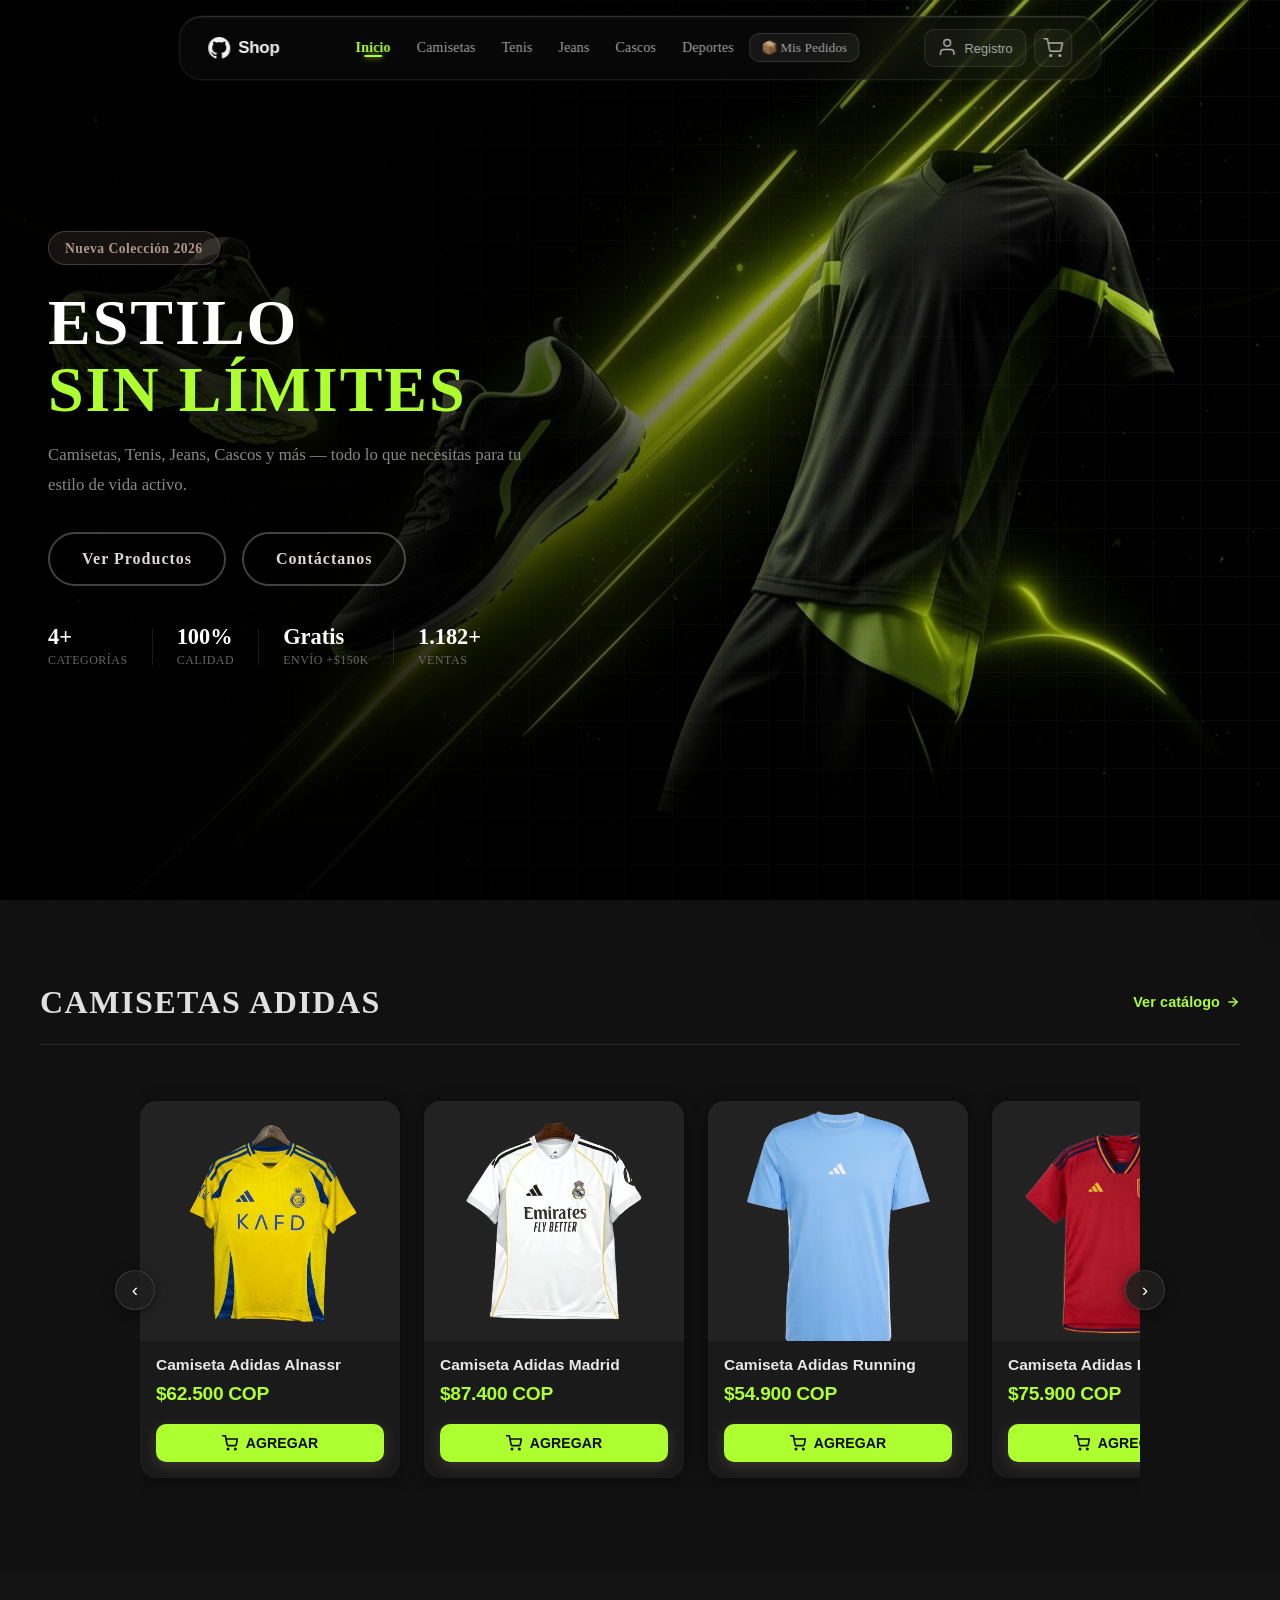
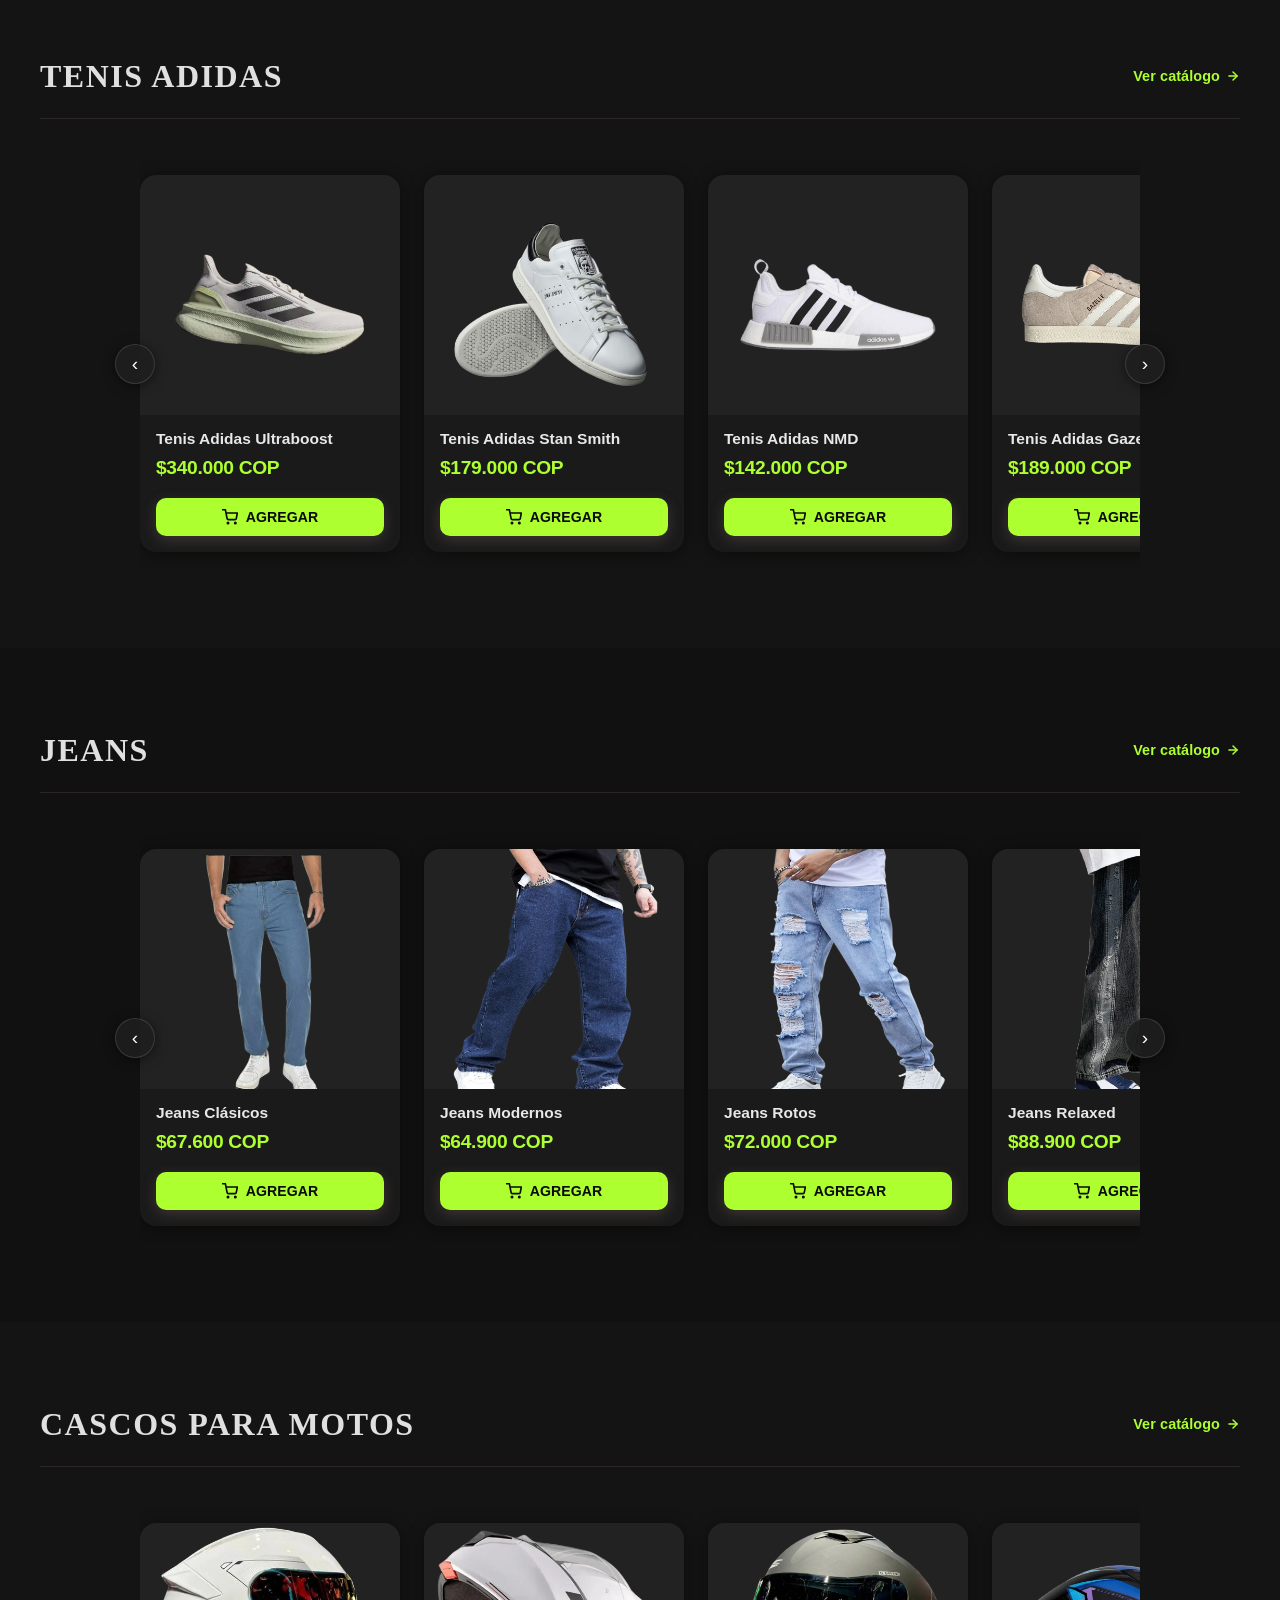
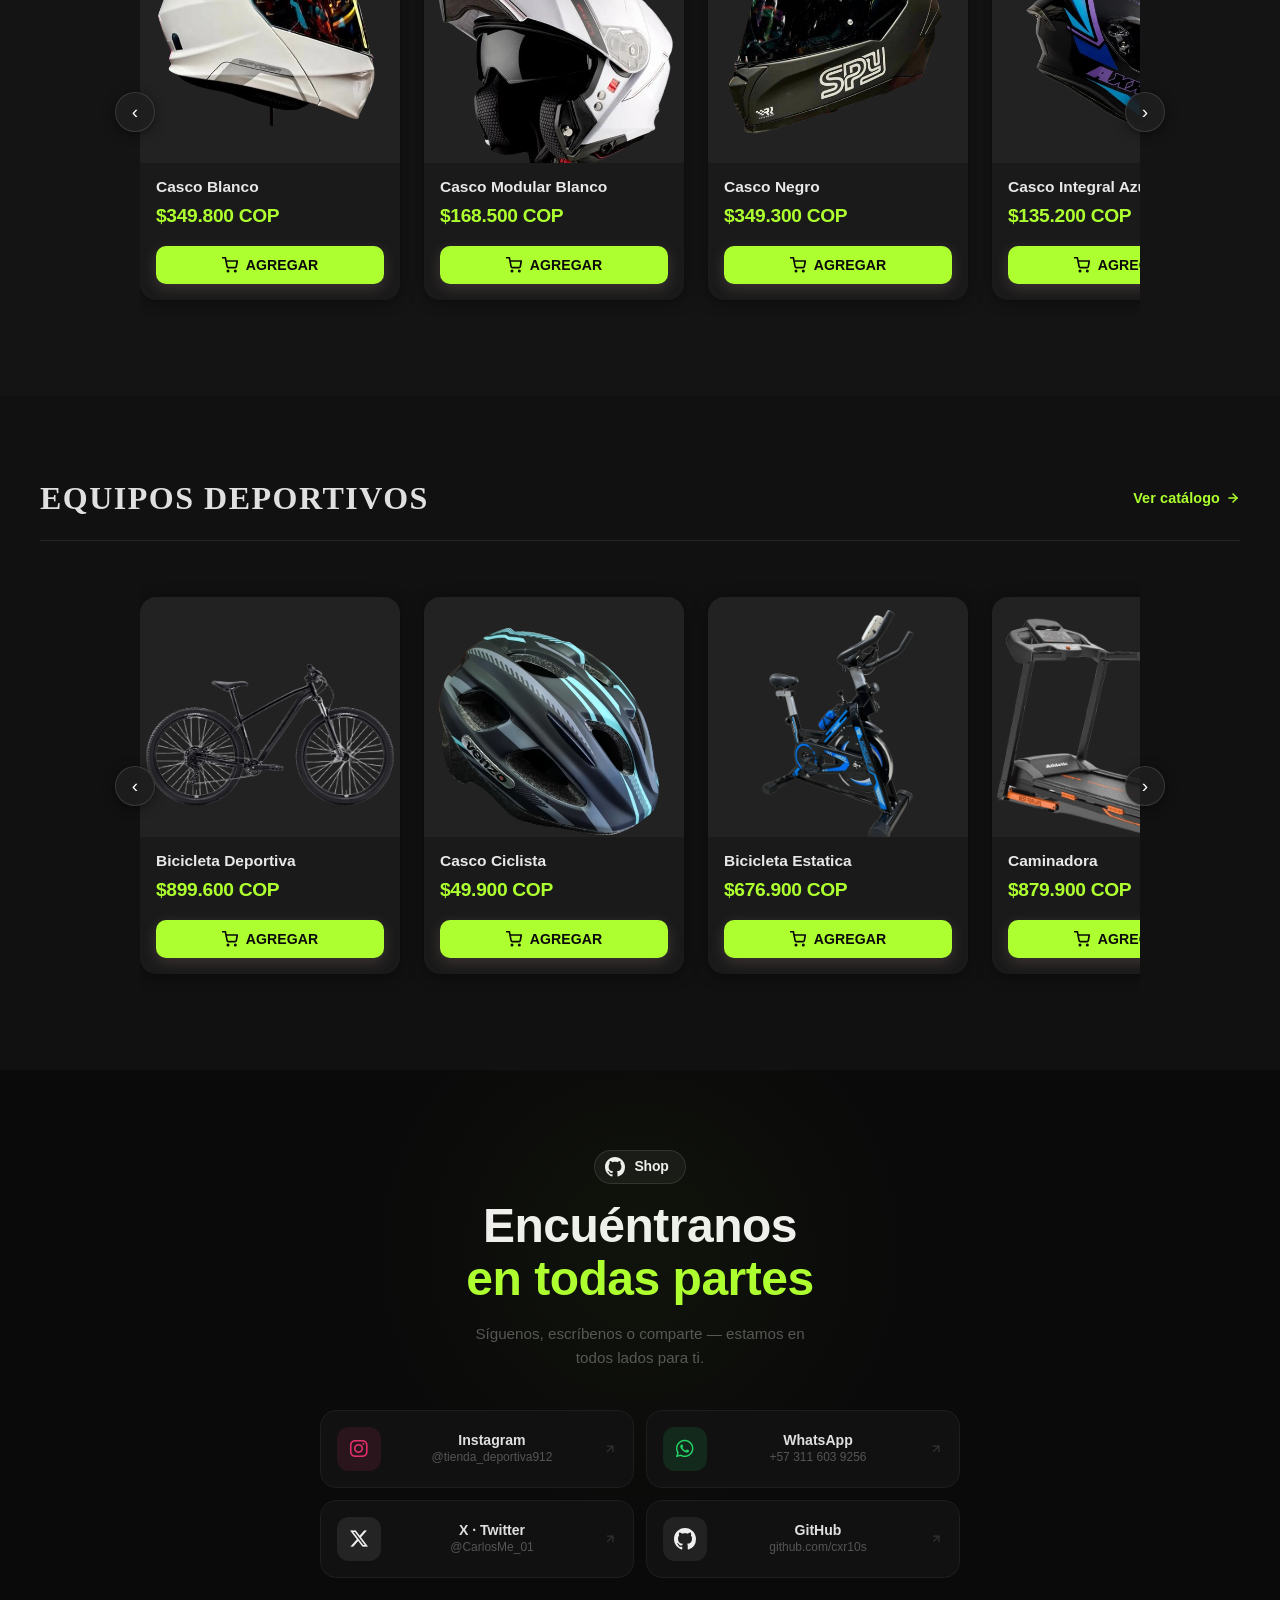
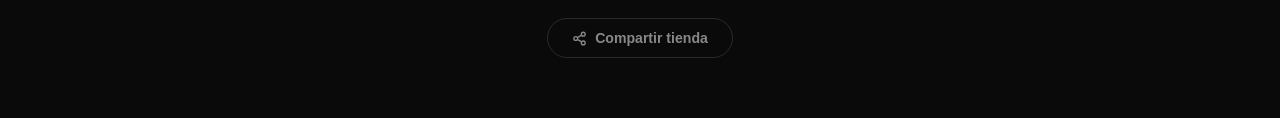
==== index.html @ 786e462d "Update index.html" ====
<!DOCTYPE html>
<html lang="es">
<head>
    <meta charset="UTF-8">
    <meta name="viewport" content="width=device-width, initial-scale=1.0">
    <title> Tienda Deportiva </title>
    <meta name="description" content=" Tu tienda deportiva con las mejores marcas en camisetas, tenis, jeans y accesorios deportivos. Envío gratis en compras superiores.">
    <meta name="keywords" content="tienda deportiva, ropa deportiva, camisetas adidas, tenis deportivos, cascos ciclismo, accesorios deportivos">
    <meta name="robots" content="index, follow">
    <!-- Open Graph — imagen al compartir en WhatsApp, redes, etc. -->
    <meta property="og:title" content=" Tienda Deportiva ">
    <meta property="og:description" content="Camisetas, Tenis, Jeans, Cascos y más. Envío gratis desde $150.000 y descuentos hasta el 20%.">
    <meta property="og:type" content="website">
    <meta property="og:url" content="https://cxr10s.github.io/tienda/">
    <meta property="og:image" content="https://cxr10s.github.io/tienda/og-image.png">
    <meta property="og:image:type" content="image/png">
    <meta property="og:image:width" content="1200">
    <meta property="og:image:height" content="630">
    <meta property="og:locale" content="es_CO">
    <!-- Twitter Card -->
    <meta name="twitter:card" content="summary">
    <meta name="twitter:title" content=" Tienda Deportiva ">
    <meta name="twitter:description" content="Camisetas, Tenis, Jeans, Cascos y más. Envío gratis desde $150.000.">
    <meta name="twitter:image" content="https://cxr10s.github.io/tienda/og-image.png">
    <link rel="canonical" href="https://cxr10s.github.io/tienda/">
    <link rel="stylesheet" href="styles.css">
    <meta name="theme-color" content="#917771">
    <link rel="icon" as="image" sizes="any">
    <link rel="icon" as="image" sizes="16x16" href="Img.png">
    <link rel="icon" as="image" sizes="32x32" href="Img.png">
    <link rel="icon" as="image" sizes="192x192" href="Img.png">
    <link rel="icon" as="image" sizes="512x512" href="Img.png">
    <link rel="apple-touch-icon" href="Img.png">
    <link rel="manifest" href="/site.webmanifest">
    <link rel="preload" href="Img.png" as="image">
    <!-- Font Awesome 6.4.2 CSS -->
    <link rel="stylesheet" href="https://cdnjs.cloudflare.com/ajax/libs/font-awesome/6.4.2/css/all.min.css">
    <!-- Firebase SDK (módulo ES) -->
    <script type="module">
        import { initializeApp } from 'https://www.gstatic.com/firebasejs/10.12.0/firebase-app.js';
        import { getAuth, GoogleAuthProvider, signInWithPopup, signOut, onAuthStateChanged }
            from 'https://www.gstatic.com/firebasejs/10.12.0/firebase-auth.js';

        const firebaseConfig = {
            apiKey:            "AIzaSyAp0iwXGg0-Umx8czZlw2Wy2I8Jaj9a3T8",
            authDomain:        "tiendadeportiva912-b9f0d.firebaseapp.com",
            projectId:         "tiendadeportiva912",
            storageBucket:     "tiendadeportiva912-b9f0d.firebasestorage.app",
            messagingSenderId: "27761417837",
            appId:             "1:27761417837:web:62736d55bda4b37cd02964",
            measurementId:     "G-71T9KB1SJC"
        };

        const app      = initializeApp(firebaseConfig);
        const auth     = getAuth(app);
        const provider = new GoogleAuthProvider();
        provider.setCustomParameters({ prompt: 'select_account' });

        window._firebaseAuth    = auth;
        window._currentUser     = null;
        window._firebaseSignOut = () => signOut(auth);

        // Exponer onAuthStateChanged para que script.js pueda usarlo
        window._firebaseAuthModule = { onAuthStateChanged: (cb) => onAuthStateChanged(auth, cb) };

        window._signInWithGoogle = async () => {
            try {
                _setAuthLoading(true);
                await signInWithPopup(auth, provider);
                closeAuthModal();
            } catch (err) {
                _setAuthLoading(false);
                const msg = err.code === 'auth/popup-closed-by-user'  ? 'Cerraste la ventana antes de ingresar.' :
                            err.code === 'auth/cancelled-popup-request' ? 'Ya hay una ventana de Google abierta.' :
                            err.code === 'auth/configuration-not-found' ? 'Firebase no está configurado aún. Sigue el paso del README.' :
                            'Error al iniciar sesión. Inténtalo de nuevo.';
                _showAuthError(msg);
            }
        };

        function _setAuthLoading(on) {
            const btn = document.getElementById('google-signin-btn');
            if (!btn) return;
            btn.disabled = on;
            btn.querySelector('.auth-btn-text').textContent = on ? 'Conectando...' : 'Continuar con Google';
        }

        function _showAuthError(msg) {
            const el = document.getElementById('auth-error-msg');
            if (el) { el.textContent = msg; el.style.display = 'block'; }
        }

        onAuthStateChanged(auth, user => {
            window._currentUser = user;

            // Siempre resetear el estado "Conectando..." sin importar qué pasó
            _setAuthLoading(false);

            // Actualizar navbar y modal inmediatamente
            _updateNavUser(user);
            _updateModalState(user);

            // Limpiar mensaje de error si el usuario ya inició sesión
            if (user) {
                const err = document.getElementById('auth-error-msg');
                if (err) err.style.display = 'none';
            }
        });

        function _updateModalState(user) {
            const loggedOut = document.getElementById('auth-logged-out');
            const loggedIn  = document.getElementById('auth-logged-in');
            if (!loggedOut || !loggedIn) return;
            if (user) {
                loggedOut.style.display = 'none';
                loggedIn.style.display  = 'flex';
                const av = document.getElementById('auth-user-avatar');
                const nm = document.getElementById('auth-user-name');
                const em = document.getElementById('auth-user-email');
                if (av) av.src = user.photoURL || 'https://ui-avatars.com/api/?name=' + encodeURIComponent(user.displayName || 'U') + '&background=adff2f&color=000';
                if (nm) nm.textContent = user.displayName || 'Usuario';
                if (em) em.textContent = user.email || '';
            } else {
                loggedOut.style.display = 'flex';
                loggedIn.style.display  = 'none';
            }
        }

        function _updateNavUser(user) {
            const label = document.getElementById('nav-registro-label');
            const icon  = document.getElementById('nav-user-icon');
            if (!label) return;
            if (user) {
                label.textContent = user.displayName?.split(' ')[0] || 'Mi cuenta';
                if (icon) {
                    if (user.photoURL) {
                        icon.innerHTML = `<img src="${user.photoURL}" style="width:26px;height:26px;border-radius:50%;object-fit:cover;border:2px solid #e0e0e0;" alt="${user.displayName || 'Usuario'}">`;
                    } else {
                        icon.innerHTML = `<svg xmlns="http://www.w3.org/2000/svg" width="20" height="20" viewBox="0 0 24 24" fill="none" stroke="currentColor" stroke-width="1.8" stroke-linecap="round" stroke-linejoin="round"><path d="M20 21v-2a4 4 0 0 0-4-4H8a4 4 0 0 0-4 4v2"/><circle cx="12" cy="7" r="4"/></svg>`;
                    }
                }
            } else {
                label.textContent = 'Registro';
                if (icon) icon.innerHTML = `<svg xmlns="http://www.w3.org/2000/svg" width="20" height="20" viewBox="0 0 24 24" fill="none" stroke="currentColor" stroke-width="1.8" stroke-linecap="round" stroke-linejoin="round"><path d="M20 21v-2a4 4 0 0 0-4-4H8a4 4 0 0 0-4 4v2"/><circle cx="12" cy="7" r="4"/></svg>`;
            }
        }
    </script>
</head>
<body>
    <!-- Header -->
    <header class="header">
        <nav class="navbar">

            <!-- Logo (izquierda) -->
            <a href="#inicio" class="nav-logo-link" onclick="document.getElementById('inicio').scrollIntoView({behavior:'smooth'}); return false;">
                <svg class="nav-logo-icon" viewBox="0 0 16 16" width="22" height="22" fill="currentColor" aria-hidden="true">
                    <path d="M8 0C3.58 0 0 3.58 0 8c0 3.54 2.29 6.53 5.47 7.59.4.07.55-.17.55-.38
                             0-.19-.01-.82-.01-1.49-2.01.37-2.53-.49-2.69-.94-.09-.23-.48-.94-.82-1.13
                             -.28-.15-.68-.52-.01-.53.63-.01 1.08.58 1.23.82.72 1.21 1.87.87 2.33.66
                             .07-.52.28-.87.51-1.07-1.78-.2-3.64-.89-3.64-3.95 0-.87.31-1.59.82-2.15
                             -.08-.2-.36-1.02.08-2.12 0 0 .67-.21 2.2.82.64-.18 1.32-.27 2-.27
                             .68 0 1.36.09 2 .27 1.53-1.04 2.2-.82 2.2-.82.44 1.1.16 1.92.08 2.12
                             .51.56.82 1.27.82 2.15 0 3.07-1.87 3.75-3.65 3.95.29.25.54.73.54 1.48
                             0 1.07-.01 1.93-.01 2.2 0 .21.15.46.55.38A8.013 8.013 0 0 0 16 8
                             c0-4.42-3.58-8-8-8z"/>
                </svg>
                <span class="nav-logo-text">Shop</span>
            </a>

            <!-- Nav links (solo desktop) -->
            <ul class="nav-menu" role="menubar">
                <li role="menuitem"><a href="#inicio" data-section="inicio">Inicio</a></li>
                <li role="menuitem"><a href="#camisetas" data-section="camisetas">Camisetas</a></li>
                <li role="menuitem"><a href="#tenis" data-section="tenis">Tenis</a></li>
                <li role="menuitem"><a href="#jeans" data-section="jeans">Jeans</a></li>
                <li role="menuitem"><a href="#cascos" data-section="cascos">Cascos</a></li>
                <li role="menuitem"><a href="#deportes" data-section="deportes">Deportes</a></li>
                <li role="menuitem"><a href="https://cxr10s.github.io/tienda/mis-pedidos.html" class="nav-pedidos-btn" title="Mis Pedidos">📦 Mis Pedidos</a></li>
            </ul>

            <!-- Acciones (derecha) -->
            <div class="nav-actions">
                <!-- Usuario -->
                <button class="nav-icon-btn" id="nav-registro-btn" title="Mi cuenta" aria-label="Mi cuenta" onclick="openAuthModal()">
                    <span class="nav-reg-icon" id="nav-user-icon">
                        <svg xmlns="http://www.w3.org/2000/svg" width="20" height="20" viewBox="0 0 24 24" fill="none" stroke="currentColor" stroke-width="1.8" stroke-linecap="round" stroke-linejoin="round"><path d="M20 21v-2a4 4 0 0 0-4-4H8a4 4 0 0 0-4 4v2"/><circle cx="12" cy="7" r="4"/></svg>
                    </span>
                    <span id="nav-registro-label" class="nav-icon-label">Registro</span>
                </button>

                <!-- Carrito -->
                <button class="nav-icon-btn nav-cart-btn" onclick="toggleCart()" title="Carrito" aria-label="Abrir carrito">
                    <svg xmlns="http://www.w3.org/2000/svg" width="20" height="20" viewBox="0 0 24 24" fill="none" stroke="currentColor" stroke-width="1.8" stroke-linecap="round" stroke-linejoin="round"><circle cx="9" cy="21" r="1"/><circle cx="20" cy="21" r="1"/><path d="M1 1h4l2.68 13.39a2 2 0 0 0 2 1.61h9.72a2 2 0 0 0 2-1.61L23 6H6"/></svg>
                    <span class="nav-cart-count" id="nav-cart-count" data-count="0">0</span>
                </button>

                <!-- Hamburger (solo móvil) -->
                <button class="nav-icon-btn nav-hamburger" id="nav-hamburger" onclick="toggleMobileMenu()" title="Menú" aria-label="Abrir menú">
                    <svg xmlns="http://www.w3.org/2000/svg" width="20" height="20" viewBox="0 0 24 24" fill="none" stroke="currentColor" stroke-width="1.8" stroke-linecap="round" stroke-linejoin="round"><line x1="3" y1="6" x2="21" y2="6"/><line x1="3" y1="12" x2="21" y2="12"/><line x1="3" y1="18" x2="21" y2="18"/></svg>
                </button>
            </div>
        </nav>
    </header>

    <!-- Panel lateral móvil (secciones) -->
    <div id="mobile-menu-overlay" class="mobile-menu-overlay" onclick="closeMobileMenu()"></div>
    <div id="mobile-menu" class="mobile-menu" role="dialog" aria-label="Menú de navegación">
        <div class="mobile-menu-header">
            <div class="mobile-menu-logo">
                <svg viewBox="0 0 16 16" width="20" height="20" fill="currentColor"><path d="M8 0C3.58 0 0 3.58 0 8c0 3.54 2.29 6.53 5.47 7.59.4.07.55-.17.55-.38 0-.19-.01-.82-.01-1.49-2.01.37-2.53-.49-2.69-.94-.09-.23-.48-.94-.82-1.13-.28-.15-.68-.52-.01-.53.63-.01 1.08.58 1.23.82.72 1.21 1.87.87 2.33.66.07-.52.28-.87.51-1.07-1.78-.2-3.64-.89-3.64-3.95 0-.87.31-1.59.82-2.15-.08-.2-.36-1.02.08-2.12 0 0 .67-.21 2.2.82.64-.18 1.32-.27 2-.27.68 0 1.36.09 2 .27 1.53-1.04 2.2-.82 2.2-.82.44 1.1.16 1.92.08 2.12.51.56.82 1.27.82 2.15 0 3.07-1.87 3.75-3.65 3.95.29.25.54.73.54 1.48 0 1.07-.01 1.93-.01 2.2 0 .21.15.46.55.38A8.013 8.013 0 0 0 16 8c0-4.42-3.58-8-8-8z"/></svg>
                <span>Shop</span>
            </div>
            <button class="mobile-menu-close" onclick="closeMobileMenu()" aria-label="Cerrar menú">
                <svg xmlns="http://www.w3.org/2000/svg" width="18" height="18" viewBox="0 0 24 24" fill="none" stroke="currentColor" stroke-width="2"><line x1="18" y1="6" x2="6" y2="18"/><line x1="6" y1="6" x2="18" y2="18"/></svg>
            </button>
        </div>
        <p class="mobile-menu-label">SECCIONES</p>
        <nav class="mobile-menu-nav">
            <a href="#inicio"    class="mobile-menu-item" onclick="scrollToSection('inicio')"><span class="mmi-icon">▪️</span><span>Inicio</span><svg class="mmi-arrow" xmlns="http://www.w3.org/2000/svg" width="14" height="14" viewBox="0 0 24 24" fill="none" stroke="currentColor" stroke-width="2"><polyline points="9 18 15 12 9 6"/></svg></a>
            <a href="#camisetas" class="mobile-menu-item" onclick="scrollToSection('camisetas')"><span class="mmi-icon">▪️</span><span>Camisetas</span><svg class="mmi-arrow" xmlns="http://www.w3.org/2000/svg" width="14" height="14" viewBox="0 0 24 24" fill="none" stroke="currentColor" stroke-width="2"><polyline points="9 18 15 12 9 6"/></svg></a>
            <a href="#tenis"     class="mobile-menu-item" onclick="scrollToSection('tenis')"><span class="mmi-icon">▪️</span><span>Tenis</span><svg class="mmi-arrow" xmlns="http://www.w3.org/2000/svg" width="14" height="14" viewBox="0 0 24 24" fill="none" stroke="currentColor" stroke-width="2"><polyline points="9 18 15 12 9 6"/></svg></a>
            <a href="#jeans"     class="mobile-menu-item" onclick="scrollToSection('jeans')"><span class="mmi-icon">▪️</span><span>Jeans</span><svg class="mmi-arrow" xmlns="http://www.w3.org/2000/svg" width="14" height="14" viewBox="0 0 24 24" fill="none" stroke="currentColor" stroke-width="2"><polyline points="9 18 15 12 9 6"/></svg></a>
            <a href="#cascos"    class="mobile-menu-item" onclick="scrollToSection('cascos')"><span class="mmi-icon">▪️</span><span>Cascos</span><svg class="mmi-arrow" xmlns="http://www.w3.org/2000/svg" width="14" height="14" viewBox="0 0 24 24" fill="none" stroke="currentColor" stroke-width="2"><polyline points="9 18 15 12 9 6"/></svg></a>
            <a href="#deportes"  class="mobile-menu-item" onclick="scrollToSection('deportes')"><span class="mmi-icon">▪️</span><span>Deportes</span><svg class="mmi-arrow" xmlns="http://www.w3.org/2000/svg" width="14" height="14" viewBox="0 0 24 24" fill="none" stroke="currentColor" stroke-width="2"><polyline points="9 18 15 12 9 6"/></svg></a>
        </nav>
        <div class="mobile-menu-divider"></div>
        <a href="https://cxr10s.github.io/tienda/mis-pedidos.html" class="mobile-menu-pedidos">
            <svg xmlns="http://www.w3.org/2000/svg" width="16" height="16" viewBox="0 0 24 24" fill="none" stroke="currentColor" stroke-width="2"><rect x="2" y="7" width="20" height="14" rx="2"/><path d="M16 7V5a2 2 0 0 0-4 0v2"/><path d="M8 7V5a2 2 0 0 0-4 0v2"/><line x1="12" y1="12" x2="12" y2="16"/><line x1="10" y1="14" x2="14" y2="14"/></svg>
            Mis Pedidos
        </a>
    </div>

    <!-- Hero Section -->
    <section id="inicio" class="hero">
        <div class="hero-bg-grid"></div>
        <div class="hero-content">
            <div class="hero-text">
                <span class="hero-tag"> Nueva Colección 2026</span>
                <h2>ESTILO <br><span class="hero-accent">SIN LÍMITES</span></h2>
                <p>Camisetas, Tenis, Jeans, Cascos y más — todo lo que necesitas para tu estilo de vida activo.</p>
                <div class="hero-actions">
                    <button class="btn-primary" onclick="document.getElementById('camisetas').scrollIntoView({behavior:'smooth'})">Ver Productos</button>
                    <button class="btn-ghost" onclick="document.getElementById('contactos').scrollIntoView({behavior:'smooth'})">Contáctanos</button>
                </div>
                <div class="hero-stats">
                    <div class="stat"><span class="stat-num" id="cat-counter">0</span><span class="stat-label">Categorías</span></div>
                    <div class="stat-divider"></div>
                    <div class="stat"><span class="stat-num" id="cal-counter">0</span><span class="stat-label">Calidad</span></div>
                    <div class="stat-divider"></div>
                    <div class="stat"><span class="stat-num">Gratis</span><span class="stat-label">Envío +$150k</span></div>
                    <div class="stat-divider"></div>
                    <div class="stat"><span class="stat-num" id="ventas-counter">0</span><span class="stat-label">Ventas</span></div>
                </div>
            </div>
        </div>
    </section>
    <!-- Camisetas Adidas Section -->
    <section id="camisetas" class="products-section">
        <div class="section-header">
            <h2> Camisetas Adidas</h2>
            <div class="section-header-actions"><a class="btn-catalog" href="#" onclick="showCatalog('camisetas'); return false;">Ver catálogo <svg xmlns="http://www.w3.org/2000/svg" width="14" height="14" viewBox="0 0 24 24" fill="none" stroke="currentColor" stroke-width="2.5" stroke-linecap="round" stroke-linejoin="round"><line x1="5" y1="12" x2="19" y2="12"/><polyline points="12 5 19 12 12 19"/></svg></a></div>
        </div>
        <div class="products-carousel">
            <button class="carousel-btn prev" onclick="moveCarousel('camisetas', -1)">‹</button>
            <div class="products-container" id="camisetas-container">
                <div class="product-card" data-product='{"id": "camiseta-1", "name": "Camiseta Adidas Alnassr", "price": 62500, "category": "camisetas"}'>
                    <img src="Camiseta Alnassr.png" alt="Camiseta Adidas Alnassr" loading="lazy" width="300" height="300">
                    <h3>Camiseta Adidas Alnassr</h3>
                    <p class="price">$62.500 COP</p>
                    <button class="add-to-cart-btn" onclick="addToCartGuarded('camiseta-1', 'Camiseta Adidas Alnassr', 62500)"><svg xmlns="http://www.w3.org/2000/svg" width="16" height="16" viewBox="0 0 24 24" fill="none" stroke="currentColor" stroke-width="2.5" stroke-linecap="round" stroke-linejoin="round"><circle cx="9" cy="21" r="1"/><circle cx="20" cy="21" r="1"/><path d="M1 1h4l2.68 13.39a2 2 0 0 0 2 1.61h9.72a2 2 0 0 0 2-1.61L23 6H6"/></svg> Agregar</button>
                </div>
                <div class="product-card" data-product='{"id": "camiseta-2", "name": "Camiseta Adidas Madrid", "price": 87400, "category": "camisetas"}'>
                    <img loading="lazy" src="Camiseta_adidas_Madrid.png" alt="Camiseta Adidas Madrid">
                    <h3>Camiseta Adidas Madrid</h3>
                    <p class="price">$87.400 COP</p>
                    <button class="add-to-cart-btn" onclick="addToCartGuarded('camiseta-2', 'Camiseta Adidas Madrid', 87400)"><svg xmlns="http://www.w3.org/2000/svg" width="16" height="16" viewBox="0 0 24 24" fill="none" stroke="currentColor" stroke-width="2.5" stroke-linecap="round" stroke-linejoin="round"><circle cx="9" cy="21" r="1"/><circle cx="20" cy="21" r="1"/><path d="M1 1h4l2.68 13.39a2 2 0 0 0 2 1.61h9.72a2 2 0 0 0 2-1.61L23 6H6"/></svg> Agregar</button>
                </div>
                <div class="product-card" data-product='{"id": "camiseta-3", "name": "Camiseta Adidas Running", "price": 54900, "category": "camisetas"}'>
                    <img loading="lazy" src="Camiseta Adidas.png" alt="Camiseta Adidas Running">
                    <h3>Camiseta Adidas Running</h3>
                    <p class="price">$54.900 COP</p>
                    <button class="add-to-cart-btn" onclick="addToCartGuarded('camiseta-3', 'Camiseta Adidas Running', 54900)"><svg xmlns="http://www.w3.org/2000/svg" width="16" height="16" viewBox="0 0 24 24" fill="none" stroke="currentColor" stroke-width="2.5" stroke-linecap="round" stroke-linejoin="round"><circle cx="9" cy="21" r="1"/><circle cx="20" cy="21" r="1"/><path d="M1 1h4l2.68 13.39a2 2 0 0 0 2 1.61h9.72a2 2 0 0 0 2-1.61L23 6H6"/></svg> Agregar</button>
                </div>
                <div class="product-card" data-product='{"id": "camiseta-4", "name": "Camiseta Adidas España", "price": 75900, "category": "camisetas"}'>
                    <img loading="lazy" src="CamisetaEspaña.png" alt="Camiseta Adidas España">
                    <h3>Camiseta Adidas España</h3>
                    <p class="price">$75.900 COP</p>
                    <button class="add-to-cart-btn" onclick="addToCartGuarded('camiseta-4', 'Camiseta Adidas España', 75900)"><svg xmlns="http://www.w3.org/2000/svg" width="16" height="16" viewBox="0 0 24 24" fill="none" stroke="currentColor" stroke-width="2.5" stroke-linecap="round" stroke-linejoin="round"><circle cx="9" cy="21" r="1"/><circle cx="20" cy="21" r="1"/><path d="M1 1h4l2.68 13.39a2 2 0 0 0 2 1.61h9.72a2 2 0 0 0 2-1.61L23 6H6"/></svg> Agregar</button>
                </div>
            </div>
            <button class="carousel-btn next" onclick="moveCarousel('camisetas', 1)">›</button>
        </div>
    </section>

    <!-- Tenis Adidas Section -->
    <section id="tenis" class="products-section featured">
        <div class="section-header">
            <h2> Tenis Adidas</h2>
            <div class="section-header-actions"><a class="btn-catalog" href="#" onclick="showCatalog('tenis'); return false;">Ver catálogo <svg xmlns="http://www.w3.org/2000/svg" width="14" height="14" viewBox="0 0 24 24" fill="none" stroke="currentColor" stroke-width="2.5" stroke-linecap="round" stroke-linejoin="round"><line x1="5" y1="12" x2="19" y2="12"/><polyline points="12 5 19 12 12 19"/></svg></a></div>
        </div>
        <div class="products-carousel">
            <button class="carousel-btn prev" onclick="moveCarousel('tenis', -1)">‹</button>
            <div class="products-container" id="tenis-container">
                <div class="product-card" data-product='{"id": "tenis-1", "name": "Tenis Adidas Ultraboost", "price": 340000, "category": "tenis"}'>
                    <img loading="lazy" src="Adidas-Ultraboost.png" alt="Tenis Adidas Ultraboost">
                    <h3>Tenis Adidas Ultraboost</h3>
                    <p class="price">$340.000 COP</p>
                    <button class="add-to-cart-btn" onclick="addToCartGuarded('tenis-1', 'Tenis Adidas Ultraboost', 340000)"><svg xmlns="http://www.w3.org/2000/svg" width="16" height="16" viewBox="0 0 24 24" fill="none" stroke="currentColor" stroke-width="2.5" stroke-linecap="round" stroke-linejoin="round"><circle cx="9" cy="21" r="1"/><circle cx="20" cy="21" r="1"/><path d="M1 1h4l2.68 13.39a2 2 0 0 0 2 1.61h9.72a2 2 0 0 0 2-1.61L23 6H6"/></svg> Agregar</button>
                </div>
                <div class="product-card" data-product='{"id": "tenis-2", "name": "Tenis Adidas Stan Smith", "price": 179000, "category": "tenis"}'>
                    <img loading="lazy" src="Adidas-Stan.png" alt="Tenis Adidas Stan Smith">
                    <h3>Tenis Adidas Stan Smith</h3>
                    <p class="price">$179.000 COP</p>
                    <button class="add-to-cart-btn" onclick="addToCartGuarded('tenis-2', 'Tenis Adidas Stan Smith', 179000)"><svg xmlns="http://www.w3.org/2000/svg" width="16" height="16" viewBox="0 0 24 24" fill="none" stroke="currentColor" stroke-width="2.5" stroke-linecap="round" stroke-linejoin="round"><circle cx="9" cy="21" r="1"/><circle cx="20" cy="21" r="1"/><path d="M1 1h4l2.68 13.39a2 2 0 0 0 2 1.61h9.72a2 2 0 0 0 2-1.61L23 6H6"/></svg> Agregar</button>
                </div>
                <div class="product-card" data-product='{"id": "tenis-3", "name": "Tenis Adidas NMD", "price": 142000, "category": "tenis"}'>
                    <img loading="lazy" src="adidas_npm.png" alt="Tenis Adidas NMD">
                    <h3>Tenis Adidas NMD</h3>
                    <p class="price">$142.000 COP</p>
                    <button class="add-to-cart-btn" onclick="addToCartGuarded('tenis-3', 'Tenis Adidas NMD', 142000)"><svg xmlns="http://www.w3.org/2000/svg" width="16" height="16" viewBox="0 0 24 24" fill="none" stroke="currentColor" stroke-width="2.5" stroke-linecap="round" stroke-linejoin="round"><circle cx="9" cy="21" r="1"/><circle cx="20" cy="21" r="1"/><path d="M1 1h4l2.68 13.39a2 2 0 0 0 2 1.61h9.72a2 2 0 0 0 2-1.61L23 6H6"/></svg> Agregar</button>
                </div>
                <div class="product-card" data-product='{"id": "tenis-4", "name": "Tenis Adidas Gazelle", "price": 189000, "category": "tenis"}'>
                    <img loading="lazy" src="Adias gazelle.png" alt="Tenis Adidas Gazelle">
                    <h3>Tenis Adidas Gazelle</h3>
                    <p class="price">$189.000 COP</p>
                    <button class="add-to-cart-btn" onclick="addToCartGuarded('tenis-4', 'Tenis Adidas Gazelle', 189000)"><svg xmlns="http://www.w3.org/2000/svg" width="16" height="16" viewBox="0 0 24 24" fill="none" stroke="currentColor" stroke-width="2.5" stroke-linecap="round" stroke-linejoin="round"><circle cx="9" cy="21" r="1"/><circle cx="20" cy="21" r="1"/><path d="M1 1h4l2.68 13.39a2 2 0 0 0 2 1.61h9.72a2 2 0 0 0 2-1.61L23 6H6"/></svg> Agregar</button>
                </div>
            </div>
            <button class="carousel-btn next" onclick="moveCarousel('tenis', 1)">›</button>
        </div>
    </section>

    <!-- Jeans Section -->
    <section id="jeans" class="products-section">
        <div class="section-header">
            <h2> Jeans</h2>
            <div class="section-header-actions"><a class="btn-catalog" href="#" onclick="showCatalog('jeans'); return false;">Ver catálogo <svg xmlns="http://www.w3.org/2000/svg" width="14" height="14" viewBox="0 0 24 24" fill="none" stroke="currentColor" stroke-width="2.5" stroke-linecap="round" stroke-linejoin="round"><line x1="5" y1="12" x2="19" y2="12"/><polyline points="12 5 19 12 12 19"/></svg></a></div>
        </div>
        <div class="products-carousel">
            <button class="carousel-btn prev" onclick="moveCarousel('jeans', -1)">‹</button>
            <div class="products-container" id="jeans-container">
                <div class="product-card" data-product='{"id": "jeans-1", "name": "Jeans Clásicos", "price": 67600, "category": "jeans"}'>
                    <img loading="lazy" src="Jeans modernos.png" alt="Jeans Clásicos">
                    <h3>Jeans Clásicos</h3>
                    <p class="price">$67.600 COP</p>
                    <button class="add-to-cart-btn" onclick="addToCartGuarded('jeans-1', 'Jeans Clásicos', 67600)"><svg xmlns="http://www.w3.org/2000/svg" width="16" height="16" viewBox="0 0 24 24" fill="none" stroke="currentColor" stroke-width="2.5" stroke-linecap="round" stroke-linejoin="round"><circle cx="9" cy="21" r="1"/><circle cx="20" cy="21" r="1"/><path d="M1 1h4l2.68 13.39a2 2 0 0 0 2 1.61h9.72a2 2 0 0 0 2-1.61L23 6H6"/></svg> Agregar</button>
                </div>
                <div class="product-card" data-product='{"id": "jeans-2", "name": "Jeans Modernos", "price": 64900, "category": "jeans"}'>
                    <img loading="lazy" src="jeans modernos3.png" alt="Jeans Modernos">
                    <h3>Jeans Modernos</h3>
                    <p class="price">$64.900 COP</p>
                    <button class="add-to-cart-btn" onclick="addToCartGuarded('jeans-2', 'Jeans Modernos', 64900)"><svg xmlns="http://www.w3.org/2000/svg" width="16" height="16" viewBox="0 0 24 24" fill="none" stroke="currentColor" stroke-width="2.5" stroke-linecap="round" stroke-linejoin="round"><circle cx="9" cy="21" r="1"/><circle cx="20" cy="21" r="1"/><path d="M1 1h4l2.68 13.39a2 2 0 0 0 2 1.61h9.72a2 2 0 0 0 2-1.61L23 6H6"/></svg> Agregar</button>
                </div>
                <div class="product-card" data-product='{"id": "jeans-3", "name": "Jeans Rotos", "price": 72000, "category": "jeans"}'>
                    <img loading="lazy" src="jeans rotos.png" alt="Jeans Skinny">
                    <h3>Jeans Rotos</h3>
                    <p class="price">$72.000 COP</p>
                    <button class="add-to-cart-btn" onclick="addToCartGuarded('jeans-3', 'Jeans Rotos', 72000)"><svg xmlns="http://www.w3.org/2000/svg" width="16" height="16" viewBox="0 0 24 24" fill="none" stroke="currentColor" stroke-width="2.5" stroke-linecap="round" stroke-linejoin="round"><circle cx="9" cy="21" r="1"/><circle cx="20" cy="21" r="1"/><path d="M1 1h4l2.68 13.39a2 2 0 0 0 2 1.61h9.72a2 2 0 0 0 2-1.61L23 6H6"/></svg> Agregar</button>
                </div>
                <div class="product-card" data-product='{"id": "jeans-4", "name": "Jeans Relaxed", "price": 88900, "category": "jeans"}'>
                    <img loading="lazy" src="jeans relaxed.png" alt="Jeans Relaxed">
                    <h3>Jeans Relaxed</h3>
                    <p class="price">$88.900 COP</p>
                    <button class="add-to-cart-btn" onclick="addToCartGuarded('jeans-4', 'Jeans Relaxed', 88900)"><svg xmlns="http://www.w3.org/2000/svg" width="16" height="16" viewBox="0 0 24 24" fill="none" stroke="currentColor" stroke-width="2.5" stroke-linecap="round" stroke-linejoin="round"><circle cx="9" cy="21" r="1"/><circle cx="20" cy="21" r="1"/><path d="M1 1h4l2.68 13.39a2 2 0 0 0 2 1.61h9.72a2 2 0 0 0 2-1.61L23 6H6"/></svg> Agregar</button>
                </div>
            </div>
            <button class="carousel-btn next" onclick="moveCarousel('jeans', 1)">›</button>
        </div>
    </section>

    <!-- Cascos para Motos Section -->
    <section id="cascos" class="products-section">
        <div class="section-header">
            <h2>Cascos para Motos</h2>
            <div class="section-header-actions"><a class="btn-catalog" href="#" onclick="showCatalog('cascos'); return false;">Ver catálogo <svg xmlns="http://www.w3.org/2000/svg" width="14" height="14" viewBox="0 0 24 24" fill="none" stroke="currentColor" stroke-width="2.5" stroke-linecap="round" stroke-linejoin="round"><line x1="5" y1="12" x2="19" y2="12"/><polyline points="12 5 19 12 12 19"/></svg></a></div>
        </div>
        <div class="products-carousel">
            <button class="carousel-btn prev" onclick="moveCarousel('cascos', -1)">‹</button>
            <div class="products-container" id="cascos-container">
                <div class="product-card" data-product='{"id": "casco-1", "name": "Casco Blanco", "price": 349800, "category": "cascos"}'>
                    <img loading="lazy" src="Casco Premiun2.png" alt="Casco Blanco">
                    <h3>Casco Blanco</h3>
                    <p class="price">$349.800 COP</p>
                    <button class="add-to-cart-btn" onclick="addToCartGuarded('casco-1', 'Casco Blanco', 349800)"><svg xmlns="http://www.w3.org/2000/svg" width="16" height="16" viewBox="0 0 24 24" fill="none" stroke="currentColor" stroke-width="2.5" stroke-linecap="round" stroke-linejoin="round"><circle cx="9" cy="21" r="1"/><circle cx="20" cy="21" r="1"/><path d="M1 1h4l2.68 13.39a2 2 0 0 0 2 1.61h9.72a2 2 0 0 0 2-1.61L23 6H6"/></svg> Agregar</button>
                </div>
                <div class="product-card" data-product='{"id": "casco-2", "name": "Casco Modular Blanco", "price": 168500, "category": "cascos"}'>
                    <img loading="lazy" src="modular.png" alt="Casco Modular Blanco">
                    <h3>Casco Modular Blanco</h3>
                    <p class="price">$168.500 COP</p>
                    <button class="add-to-cart-btn" onclick="addToCartGuarded('casco-2', 'Casco Modular Blanco', 168500)"><svg xmlns="http://www.w3.org/2000/svg" width="16" height="16" viewBox="0 0 24 24" fill="none" stroke="currentColor" stroke-width="2.5" stroke-linecap="round" stroke-linejoin="round"><circle cx="9" cy="21" r="1"/><circle cx="20" cy="21" r="1"/><path d="M1 1h4l2.68 13.39a2 2 0 0 0 2 1.61h9.72a2 2 0 0 0 2-1.61L23 6H6"/></svg> Agregar</button>
                </div>
                <div class="product-card" data-product='{"id": "casco-3", "name": "Casco Negro", "price": 349300, "category": "cascos"}'>
                    <img loading="lazy" src="Casco Premiun.png" alt="Casco Negro">
                    <h3>Casco Negro</h3>
                    <p class="price">$349.300 COP</p>
                    <button class="add-to-cart-btn" onclick="addToCartGuarded('casco-3', 'Casco Negro', 349300)"><svg xmlns="http://www.w3.org/2000/svg" width="16" height="16" viewBox="0 0 24 24" fill="none" stroke="currentColor" stroke-width="2.5" stroke-linecap="round" stroke-linejoin="round"><circle cx="9" cy="21" r="1"/><circle cx="20" cy="21" r="1"/><path d="M1 1h4l2.68 13.39a2 2 0 0 0 2 1.61h9.72a2 2 0 0 0 2-1.61L23 6H6"/></svg> Agregar</button>
                </div>
                <div class="product-card" data-product='{"id": "casco-4", "name": "Casco Integral Azul", "price": 135200, "category": "cascos"}'>
                    <img loading="lazy" src="CascoIntegral.png" alt="Casco Integral Azul">
                    <h3>Casco Integral Azul</h3>
                    <p class="price">$135.200 COP</p>
                    <button class="add-to-cart-btn" onclick="addToCartGuarded('casco-4', 'Casco Integral Azul', 135200)"><svg xmlns="http://www.w3.org/2000/svg" width="16" height="16" viewBox="0 0 24 24" fill="none" stroke="currentColor" stroke-width="2.5" stroke-linecap="round" stroke-linejoin="round"><circle cx="9" cy="21" r="1"/><circle cx="20" cy="21" r="1"/><path d="M1 1h4l2.68 13.39a2 2 0 0 0 2 1.61h9.72a2 2 0 0 0 2-1.61L23 6H6"/></svg> Agregar</button>
                </div>
            </div>
            <button class="carousel-btn next" onclick="moveCarousel('cascos', 1)">›</button>
        </div>
    </section>

    <!-- Deportes Section -->
    <section id="deportes" class="sports-section">
        <div class="section-header">
            <h2>Equipos Deportivos</h2>
            <div class="section-header-actions"><a class="btn-catalog" href="#" onclick="showCatalog('deportes'); return false;">Ver catálogo <svg xmlns="http://www.w3.org/2000/svg" width="14" height="14" viewBox="0 0 24 24" fill="none" stroke="currentColor" stroke-width="2.5" stroke-linecap="round" stroke-linejoin="round"><line x1="5" y1="12" x2="19" y2="12"/><polyline points="12 5 19 12 12 19"/></svg></a></div>
        </div>
        <div class="products-carousel">
            <button class="carousel-btn prev" onclick="moveCarousel('deportes', -1)">‹</button>
            <div class="products-container" id="deportes-container">
                <div class="product-card" data-product='{"id": "bici-1", "name": "Bicicleta Deportiva", "price": 899600, "category": "deportes"}'>
                    <img loading="lazy" src="Biciventa.png" alt="Bicicleta Deportiva">
                    <h3>Bicicleta Deportiva</h3>
                    <p class="price">$899.600 COP</p>
                    <button class="add-to-cart-btn" onclick="addToCartGuarded('bici-1', 'Bicicleta Deportiva', 899600)"><svg xmlns="http://www.w3.org/2000/svg" width="16" height="16" viewBox="0 0 24 24" fill="none" stroke="currentColor" stroke-width="2.5" stroke-linecap="round" stroke-linejoin="round"><circle cx="9" cy="21" r="1"/><circle cx="20" cy="21" r="1"/><path d="M1 1h4l2.68 13.39a2 2 0 0 0 2 1.61h9.72a2 2 0 0 0 2-1.61L23 6H6"/></svg> Agregar</button>
                </div>
                <div class="product-card" data-product='{"id": "casco-deportivo-1", "name": "Casco Ciclista", "price": 49900, "category": "deportes"}'>
                    <img loading="lazy" src="CascoCiclis.png" alt="Casco Ciclista">
                    <h3>Casco Ciclista</h3>
                    <p class="price">$49.900 COP</p>
                    <button class="add-to-cart-btn" onclick="addToCartGuarded('casco-deportivo-1', 'Casco Ciclista', 49900)"><svg xmlns="http://www.w3.org/2000/svg" width="16" height="16" viewBox="0 0 24 24" fill="none" stroke="currentColor" stroke-width="2.5" stroke-linecap="round" stroke-linejoin="round"><circle cx="9" cy="21" r="1"/><circle cx="20" cy="21" r="1"/><path d="M1 1h4l2.68 13.39a2 2 0 0 0 2 1.61h9.72a2 2 0 0 0 2-1.61L23 6H6"/></svg> Agregar</button>
                </div>
                <div class="product-card" data-product='{"id": "BicicletaEstatica-1", "name": "Bicicleta Estatica", "price": 676900, "category": "deportes"}'>
                    <img loading="lazy" src="BicicletaEstatica.png" alt="Bicicleta Estatica">
                    <h3>Bicicleta Estatica</h3>
                    <p class="price">$676.900 COP</p>
                    <button class="add-to-cart-btn" onclick="addToCartGuarded('BicicletaEstatica-1', 'Bicicleta Estatica', 676900)"><svg xmlns="http://www.w3.org/2000/svg" width="16" height="16" viewBox="0 0 24 24" fill="none" stroke="currentColor" stroke-width="2.5" stroke-linecap="round" stroke-linejoin="round"><circle cx="9" cy="21" r="1"/><circle cx="20" cy="21" r="1"/><path d="M1 1h4l2.68 13.39a2 2 0 0 0 2 1.61h9.72a2 2 0 0 0 2-1.61L23 6H6"/></svg> Agregar</button>
                </div>
                <div class="product-card" data-product='{"id": "caminadora-1", "name": "Caminadora", "price": 879900, "category": "deportes"}'>
                    <img loading="lazy" src="Caminadora.png" alt="Caminadora">
                    <h3>Caminadora</h3>
                    <p class="price">$879.900 COP</p>
                    <button class="add-to-cart-btn" onclick="addToCartGuarded('caminadora-1', 'Caminadora', 879900)"><svg xmlns="http://www.w3.org/2000/svg" width="16" height="16" viewBox="0 0 24 24" fill="none" stroke="currentColor" stroke-width="2.5" stroke-linecap="round" stroke-linejoin="round"><circle cx="9" cy="21" r="1"/><circle cx="20" cy="21" r="1"/><path d="M1 1h4l2.68 13.39a2 2 0 0 0 2 1.61h9.72a2 2 0 0 0 2-1.61L23 6H6"/></svg> Agregar</button>
                </div>
                <div class="product-card" data-product='{"id": "mancuerna-1", "name": "Mancuerna 15KG", "price": 180100, "category": "deportes"}'>
                    <img loading="lazy" src="Mancuerna15KG.png" alt="Mancuerna 15KG">
                    <h3>Mancuerna 15KG</h3>
                    <p class="price">$180.100 COP</p>
                    <button class="add-to-cart-btn" onclick="addToCartGuarded('mancuerna-1', 'Mancuerna 15KG', 180100)"><svg xmlns="http://www.w3.org/2000/svg" width="16" height="16" viewBox="0 0 24 24" fill="none" stroke="currentColor" stroke-width="2.5" stroke-linecap="round" stroke-linejoin="round"><circle cx="9" cy="21" r="1"/><circle cx="20" cy="21" r="1"/><path d="M1 1h4l2.68 13.39a2 2 0 0 0 2 1.61h9.72a2 2 0 0 0 2-1.61L23 6H6"/></svg> Agregar</button>
                </div>
                
            </div>
            <button class="carousel-btn next" onclick="moveCarousel('deportes', 1)">›</button>
        </div>
    </section>


    <!-- Footer / Contactos -->
<section class="Contactos" id="contactos">
    <div class="contactos-inner">

        <!-- Encabezado -->
        <div class="contactos-header">
            <div class="contactos-logo-row">
                <svg class="contactos-gh-icon" viewBox="0 0 16 16" fill="currentColor" aria-hidden="true">
                    <path d="M8 0C3.58 0 0 3.58 0 8c0 3.54 2.29 6.53 5.47 7.59.4.07.55-.17.55-.38
                             0-.19-.01-.82-.01-1.49-2.01.37-2.53-.49-2.69-.94-.09-.23-.48-.94-.82-1.13
                             -.28-.15-.68-.52-.01-.53.63-.01 1.08.58 1.23.82.72 1.21 1.87.87 2.33.66
                             .07-.52.28-.87.51-1.07-1.78-.2-3.64-.89-3.64-3.95 0-.87.31-1.59.82-2.15
                             -.08-.2-.36-1.02.08-2.12 0 0 .67-.21 2.2.82.64-.18 1.32-.27 2-.27
                             .68 0 1.36.09 2 .27 1.53-1.04 2.2-.82 2.2-.82.44 1.1.16 1.92.08 2.12
                             .51.56.82 1.27.82 2.15 0 3.07-1.87 3.75-3.65 3.95.29.25.54.73.54 1.48
                             0 1.07-.01 1.93-.01 2.2 0 .21.15.46.55.38A8.013 8.013 0 0 0 16 8
                             c0-4.42-3.58-8-8-8z"/>
                </svg>
                <span class="contactos-brand">Shop</span>
            </div>
            <h2 class="contactos-title">Encuéntranos<br><span class="contactos-title-accent">en todas partes</span></h2>
            <p class="contactos-subtitle">Síguenos, escríbenos o comparte — estamos en todos lados para ti.</p>
        </div>

        <!-- Tarjetas de redes -->
        <div class="contactos-grid">

            <a class="contactos-card" href="#" onclick="openSocialMedia('https://www.instagram.com/tienda_deportiva912/', 'instagram://user?username=tienda_deportiva912'); return false;" title="Instagram">
                <div class="contactos-card-icon contactos-ig">
                    <i class="fa-brands fa-instagram"></i>
                </div>
                <div class="contactos-card-info">
                    <span class="contactos-card-name">Instagram</span>
                    <span class="contactos-card-handle">@tienda_deportiva912</span>
                </div>
                <svg class="contactos-card-arrow" xmlns="http://www.w3.org/2000/svg" width="14" height="14" viewBox="0 0 24 24" fill="none" stroke="currentColor" stroke-width="2"><path d="M7 17L17 7"/><path d="M7 7h10v10"/></svg>
            </a>

            <a class="contactos-card" href="#" onclick="openSocialMedia('https://wa.me/573116039256', 'whatsapp://send?phone=573116039256'); return false;" title="WhatsApp">
                <div class="contactos-card-icon contactos-wa">
                    <i class="fa-brands fa-whatsapp"></i>
                </div>
                <div class="contactos-card-info">
                    <span class="contactos-card-name">WhatsApp</span>
                    <span class="contactos-card-handle">+57 311 603 9256</span>
                </div>
                <svg class="contactos-card-arrow" xmlns="http://www.w3.org/2000/svg" width="14" height="14" viewBox="0 0 24 24" fill="none" stroke="currentColor" stroke-width="2"><path d="M7 17L17 7"/><path d="M7 7h10v10"/></svg>
            </a>

            <a class="contactos-card" href="#" onclick="openSocialMedia('https://x.com/CarlosMe_01', 'https://x.com/CarlosMe_01'); return false;" title="X / Twitter">
                <div class="contactos-card-icon contactos-x">
                    <i class="fa-brands fa-x-twitter"></i>
                </div>
                <div class="contactos-card-info">
                    <span class="contactos-card-name">X · Twitter</span>
                    <span class="contactos-card-handle">@CarlosMe_01</span>
                </div>
                <svg class="contactos-card-arrow" xmlns="http://www.w3.org/2000/svg" width="14" height="14" viewBox="0 0 24 24" fill="none" stroke="currentColor" stroke-width="2"><path d="M7 17L17 7"/><path d="M7 7h10v10"/></svg>
            </a>

            <a class="contactos-card" href="#" onclick="openSocialMedia('https://github.com/cxr10s', 'https://github.com/cxr10s'); return false;" title="GitHub">
                <div class="contactos-card-icon contactos-gh">
                    <svg viewBox="0 0 16 16" width="22" height="22" fill="currentColor"><path d="M8 0C3.58 0 0 3.58 0 8c0 3.54 2.29 6.53 5.47 7.59.4.07.55-.17.55-.38 0-.19-.01-.82-.01-1.49-2.01.37-2.53-.49-2.69-.94-.09-.23-.48-.94-.82-1.13-.28-.15-.68-.52-.01-.53.63-.01 1.08.58 1.23.82.72 1.21 1.87.87 2.33.66.07-.52.28-.87.51-1.07-1.78-.2-3.64-.89-3.64-3.95 0-.87.31-1.59.82-2.15-.08-.2-.36-1.02.08-2.12 0 0 .67-.21 2.2.82.64-.18 1.32-.27 2-.27.68 0 1.36.09 2 .27 1.53-1.04 2.2-.82 2.2-.82.44 1.1.16 1.92.08 2.12.51.56.82 1.27.82 2.15 0 3.07-1.87 3.75-3.65 3.95.29.25.54.73.54 1.48 0 1.07-.01 1.93-.01 2.2 0 .21.15.46.55.38A8.013 8.013 0 0 0 16 8c0-4.42-3.58-8-8-8z"/></svg>
                </div>
                <div class="contactos-card-info">
                    <span class="contactos-card-name">GitHub</span>
                    <span class="contactos-card-handle">github.com/cxr10s</span>
                </div>
                <svg class="contactos-card-arrow" xmlns="http://www.w3.org/2000/svg" width="14" height="14" viewBox="0 0 24 24" fill="none" stroke="currentColor" stroke-width="2"><path d="M7 17L17 7"/><path d="M7 7h10v10"/></svg>
            </a>

        </div>

        <!-- Share -->
        <button class="contactos-share-btn" onclick="compartirWeb()">
            <svg xmlns="http://www.w3.org/2000/svg" width="15" height="15" viewBox="0 0 24 24" fill="none" stroke="currentColor" stroke-width="2.2"><circle cx="18" cy="5" r="3"/><circle cx="6" cy="12" r="3"/><circle cx="18" cy="19" r="3"/><line x1="8.59" y1="13.51" x2="15.42" y2="17.49"/><line x1="15.41" y1="6.51" x2="8.59" y2="10.49"/></svg>
            Compartir tienda
        </button>

    </div>
</section>
<script>
        function openSocialMedia(webUrl, appUrl) {
            // Variable para rastrear si la app se abrió
            let appOpened = false;
            
            // Función para abrir en navegador
            function openInBrowser() {
                if (!appOpened && confirm('¿Deseas abrir el enlace en el navegador?')) {
                    window.location.href = webUrl;
                }
            }

            // Intentar abrir la app
            const now = Date.now();
            const timeoutDuration = 1000;

            // Escuchar cuando la página pierde visibilidad (app se abre)
            document.addEventListener('visibilitychange', function() {
                if (document.hidden) {
                    appOpened = true;
                }
            });

            // Intentar abrir la app
            window.location.href = appUrl;

            // Comprobar si la app no se abrió después de un tiempo
            setTimeout(function() {
                if (!appOpened && (Date.now() - now < timeoutDuration + 100)) {
                    openInBrowser();
                }
            }, timeoutDuration);
        }
</script>

    <!-- Backdrop para carrito -->
    <div id="cart-backdrop" class="cart-backdrop" onclick="toggleCart()"></div>

    <!-- Carrito de Compras — rediseñado -->
    <div id="cart-sidebar" class="cart-sidebar">

        <!-- Header -->
        <div class="cart-header">
            <div class="cart-header-left">
                <svg xmlns="http://www.w3.org/2000/svg" width="18" height="18" viewBox="0 0 24 24" fill="none" stroke="currentColor" stroke-width="2.5" stroke-linecap="round" stroke-linejoin="round"><circle cx="9" cy="21" r="1"/><circle cx="20" cy="21" r="1"/><path d="M1 1h4l2.68 13.39a2 2 0 0 0 2 1.61h9.72a2 2 0 0 0 2-1.61L23 6H6"/></svg>
                <h3>Tu carrito</h3>
                <span class="cart-count-pill" id="cart-count-pill">0</span>
            </div>
            <button class="close-cart" onclick="toggleCart()" aria-label="Cerrar carrito">
                <svg xmlns="http://www.w3.org/2000/svg" width="16" height="16" viewBox="0 0 24 24" fill="none" stroke="currentColor" stroke-width="2.5"><line x1="18" y1="6" x2="6" y2="18"/><line x1="6" y1="6" x2="18" y2="18"/></svg>
            </button>
        </div>

        <!-- Auth banner: visible solo si no hay sesión -->
        <div class="cart-auth-banner" id="cart-auth-banner">
            <svg xmlns="http://www.w3.org/2000/svg" width="15" height="15" viewBox="0 0 24 24" fill="none" stroke="currentColor" stroke-width="2"><circle cx="12" cy="12" r="10"/><line x1="12" y1="8" x2="12" y2="12"/><line x1="12" y1="16" x2="12.01" y2="16"/></svg>
            <span>Inicia sesión para poder realizar pedidos</span>
            <button onclick="toggleCart(); openAuthModal();">Ingresar</button>
        </div>

        <!-- Productos -->
        <div class="cart-items" id="cart-items"></div>

        <!-- Resumen y checkout -->
        <div class="cart-summary">
            <div class="cart-total">
                <div class="cart-total-row"><span>Subtotal</span><span id="cart-subtotal">$0 COP</span></div>
                <div class="cart-total-row discount-info" id="discount-info" style="display:none;">
                    <span>Descuento</span><span id="discount-amount" style="color:#adff2f;">-$0 COP</span>
                </div>
                <div class="cart-total-row" id="shipping-info">
                    <span>Envío</span><span id="shipping-amount">$0 COP</span>
                </div>
                <div class="cart-total-row gift-info" id="gift-info" style="display:none;"></div>
                <div class="cart-total-row total">
                    <span>Total</span><span id="cart-total">$0 COP</span>
                </div>
            </div>
            <button class="checkout-btn" id="checkout-btn" onclick="handleCheckout()">
                <svg xmlns="http://www.w3.org/2000/svg" width="16" height="16" viewBox="0 0 24 24" fill="none" stroke="currentColor" stroke-width="2.5"><path d="M5 12h14"/><path d="m12 5 7 7-7 7"/></svg>
                Reservar compra
            </button>
            <p class="cart-secure-note">
                <svg xmlns="http://www.w3.org/2000/svg" width="12" height="12" viewBox="0 0 24 24" fill="none" stroke="currentColor" stroke-width="2"><rect x="3" y="11" width="18" height="11" rx="2" ry="2"/><path d="M7 11V7a5 5 0 0 1 10 0v4"/></svg>
                Pago seguro vía Wompi
            </p>
        </div>
    </div>

    <!-- Modal de Catálogo -->
    <div id="catalog-modal" class="modal">
        <div class="modal-content catalog-modal">
            <div class="modal-header">
                <h3 id="catalog-title">Catálogo</h3>
                <button class="close-modal" onclick="closeCatalogModal()">×</button>
            </div>
            <div class="modal-body">
                <div class="catalog-grid" id="catalog-grid">
                    <!-- Los productos del catálogo se cargarán aquí -->
                </div>
            </div>
        </div>
    </div>

    <!-- Modal de Registro de Pedido -->
    <div id="reservation-modal" class="modal">
        <div class="modal-content payment-modal">

            <!-- Header -->
            <div class="modal-header">
                <div class="payment-header-info">
                    <div class="payment-header-icon-wrap">
                        <svg xmlns="http://www.w3.org/2000/svg" width="18" height="18" viewBox="0 0 24 24" fill="none" stroke="currentColor" stroke-width="2.5"><circle cx="9" cy="21" r="1"/><circle cx="20" cy="21" r="1"/><path d="M1 1h4l2.68 13.39a2 2 0 0 0 2 1.61h9.72a2 2 0 0 0 2-1.61L23 6H6"/></svg>
                    </div>
                    <div>
                        <h3>Finalizar pedido</h3>
                        <span class="payment-header-sub">Completa tus datos de entrega</span>
                    </div>
                </div>
                <button class="close-modal" onclick="closeReservationModal()" aria-label="Cerrar">
                    <svg xmlns="http://www.w3.org/2000/svg" width="16" height="16" viewBox="0 0 24 24" fill="none" stroke="currentColor" stroke-width="2.5"><line x1="18" y1="6" x2="6" y2="18"/><line x1="6" y1="6" x2="18" y2="18"/></svg>
                </button>
            </div>

            <div class="modal-body">

                <!-- Resumen del pedido -->
                <div class="payment-summary">
                    <p class="summary-label">Resumen del pedido</p>
                    <div id="reservation-items" class="reservation-items-list"></div>
                    <div class="payment-total">
                        <span>Total a pagar</span>
                        <span id="reservation-total-amount" class="payment-total-amount"></span>
                    </div>
                    <div class="payment-benefits">
                        <div class="benefit-item">
                            <svg xmlns="http://www.w3.org/2000/svg" width="13" height="13" viewBox="0 0 24 24" fill="none" stroke="#adff2f" stroke-width="2.5"><rect x="1" y="3" width="15" height="13"/><polygon points="16 8 20 8 23 11 23 16 16 16 16 8"/><circle cx="5.5" cy="18.5" r="2.5"/><circle cx="18.5" cy="18.5" r="2.5"/></svg>
                            <span>Envío gratis desde $150.000</span>
                        </div>
                        <div class="benefit-item">
                            <svg xmlns="http://www.w3.org/2000/svg" width="13" height="13" viewBox="0 0 24 24" fill="none" stroke="#adff2f" stroke-width="2.5"><line x1="19" y1="5" x2="5" y2="19"/><circle cx="6.5" cy="6.5" r="2.5"/><circle cx="17.5" cy="17.5" r="2.5"/></svg>
                            <span>5% · 8% · 12% · 15% · 20% de descuento</span>
                        </div>
                    </div>
                </div>

                <!-- Formulario -->
                <div class="payment-methods">
                    <p class="contact-section-label">Información de entrega</p>
                    <form id="reservation-form">

                        <div class="pm-field-group">
                            <label for="reservation-name">Nombre completo</label>
                            <div class="pm-input-wrap">
                                <input type="text" id="reservation-name"
                                    placeholder="Ej: Carlos Martínez"
                                    pattern="[A-Za-zÁáÉéÍíÓóÚúÑñ\s]+"
                                    title="Solo letras y espacios" required>
                            </div>
                        </div>

                        <div class="pm-row">
                            <div class="pm-field-group">
                                <label for="reservation-phone">Teléfono</label>
                                <div class="pm-input-wrap">
                                    <input type="tel" id="reservation-phone"
                                        placeholder="3001234567"
                                        maxlength="10" pattern="[0-9]{10}" required>
                                </div>
                            </div>
                            <div class="pm-field-group">
                                <label for="reservation-email">Correo</label>
                                <div class="pm-input-wrap">
                                    <input type="email" id="reservation-email"
                                        placeholder="correo@gmail.com"
                                        required inputmode="email" autocomplete="email"
                                        autocapitalize="none" spellcheck="false"
                                        pattern="^[a-z0-9._%+-]+@(gmail\.com|hotmail\.com|outlook\.com)$"
                                        title="@gmail.com, @hotmail.com o @outlook.com">
                                </div>
                            </div>
                        </div>

                        <div class="pm-field-group">
                            <label for="reservation-address">Dirección de entrega</label>
                            <div class="pm-input-wrap">
                                <input type="text" id="reservation-address"
                                    placeholder="Ej: Calle 10 # 12 - 34, Apto 201" required>
                            </div>
                        </div>

                        <div class="pm-field-group">
                            <label for="reservation-notes">Notas <span class="optional-tag">(opcional)</span></label>
                            <div class="pm-input-wrap">
                                <textarea id="reservation-notes" rows="2"
                                    placeholder="Indicaciones especiales de entrega..."></textarea>
                            </div>
                        </div>

                        <button type="submit" class="payment-submit-btn">
                            <span class="submit-btn-text">Realizar pedido</span>
                            <svg xmlns="http://www.w3.org/2000/svg" width="16" height="16" viewBox="0 0 24 24" fill="none" stroke="currentColor" stroke-width="2.5"><path d="M5 12h14"/><path d="m12 5 7 7-7 7"/></svg>
                        </button>

                        <div class="secure-payment">
                            <svg xmlns="http://www.w3.org/2000/svg" width="12" height="12" viewBox="0 0 24 24" fill="none" stroke="currentColor" stroke-width="2"><rect x="3" y="11" width="18" height="11" rx="2"/><path d="M7 11V7a5 5 0 0 1 10 0v4"/></svg>
                            <span>Datos seguros — Solo usamos tu info para el pedido</span>
                        </div>
                    </form>
                </div>
            </div>
        </div>
    </div>

    <!-- Overlay para modales -->
    <div id="modal-overlay" class="modal-overlay" onclick="closeAllModals()"></div>

    <!-- ── Modal Autenticación ── -->
    <div id="auth-modal" class="auth-modal" role="dialog" aria-modal="true" aria-label="Iniciar sesión">
        <button class="auth-modal-close" onclick="closeAuthModal()" aria-label="Cerrar">&times;</button>

        <!-- Estado: no autenticado -->
        <div id="auth-logged-out" style="display:flex; flex-direction:column; align-items:center; width:100%;">
            <div class="auth-logo">Shop<span class="auth-logo-dot"></span></div>
            <h2 class="auth-title">Bienvenido</h2>
            <p class="auth-subtitle">Inicia sesión para realizar pedidos y gestionar tu cuenta.</p>

            <button id="google-signin-btn" class="auth-google-btn" onclick="window._signInWithGoogle && window._signInWithGoogle()">
                <svg width="20" height="20" viewBox="0 0 48 48" xmlns="http://www.w3.org/2000/svg">
                    <path fill="#EA4335" d="M24 9.5c3.54 0 6.71 1.22 9.21 3.6l6.85-6.85C35.9 2.38 30.47 0 24 0 14.62 0 6.51 5.38 2.56 13.22l7.98 6.19C12.43 13.72 17.74 9.5 24 9.5z"/>
                    <path fill="#4285F4" d="M46.98 24.55c0-1.57-.15-3.09-.38-4.55H24v9.02h12.94c-.58 2.96-2.26 5.48-4.78 7.18l7.73 6c4.51-4.18 7.09-10.36 7.09-17.65z"/>
                    <path fill="#FBBC05" d="M10.53 28.59c-.48-1.45-.76-2.99-.76-4.59s.27-3.14.76-4.59l-7.98-6.19C.92 16.46 0 20.12 0 24c0 3.88.92 7.54 2.56 10.78l7.97-6.19z"/>
                    <path fill="#34A853" d="M24 48c6.48 0 11.93-2.13 15.89-5.81l-7.73-6c-2.18 1.48-4.97 2.31-8.16 2.31-6.26 0-11.57-4.22-13.47-9.91l-7.98 6.19C6.51 42.62 14.62 48 24 48z"/>
                </svg>
                <span class="auth-btn-text">Continuar con Google</span>
            </button>

            <p id="auth-error-msg" class="auth-error" style="display:none;"></p>

            <p class="auth-terms">Al continuar aceptas nuestros <a href="#">Términos de uso</a> y <a href="#">Política de privacidad</a>.</p>
        </div>

        <!-- Estado: autenticado -->
        <div id="auth-logged-in" style="display:none; flex-direction:column; align-items:center; width:100%;">
            <img id="auth-user-avatar" src="" alt="Avatar" class="auth-avatar">
            <h2 class="auth-title" style="margin-top:1rem;" id="auth-user-name">Usuario</h2>
            <p class="auth-subtitle" id="auth-user-email"></p>
            <div class="auth-divider"></div>
            <a href="https://cxr10s.github.io/tienda/mis-pedidos.html" class="auth-action-link">
                <svg xmlns="http://www.w3.org/2000/svg" width="16" height="16" viewBox="0 0 24 24" fill="none" stroke="currentColor" stroke-width="2"><path d="M20 7H4a2 2 0 0 0-2 2v10a2 2 0 0 0 2 2h16a2 2 0 0 0 2-2V9a2 2 0 0 0-2-2z"/><path d="M16 21V5a2 2 0 0 0-2-2h-4a2 2 0 0 0-2 2v16"/></svg>
                Mis pedidos
            </a>
            <button class="auth-signout-btn" onclick="window._firebaseSignOut && window._firebaseSignOut();">
                <svg xmlns="http://www.w3.org/2000/svg" width="15" height="15" viewBox="0 0 24 24" fill="none" stroke="currentColor" stroke-width="2"><path d="M9 21H5a2 2 0 0 1-2-2V5a2 2 0 0 1 2-2h4"/><polyline points="16 17 21 12 16 7"/><line x1="21" y1="12" x2="9" y2="12"/></svg>
                Cerrar sesión
            </button>
        </div>
    </div>

    <!-- Scripts -->
    <script>
    const _SB_URL  = 'https://qvaaistunotxgpyqebya.supabase.co';
    const _SB_ANON = 'eyJhbGciOiJIUzI1NiIsInR5cCI6IkpXVCJ9.eyJpc3MiOiJzdXBhYmFzZSIsInJlZiI6InF2YWFpc3R1bm90eGdweXFlYnlhIiwicm9sZSI6ImFub24iLCJpYXQiOjE3NzQxMTk2MzMsImV4cCI6MjA4OTY5NTYzM30.eG62aFEYEtigW7Vb9wJ2VCDK4HVzKCxEredHmVNZXjU';

    function animarContador(el, inicio, fin, duracion, sufijo) {
        if (fin === inicio) { el.textContent = fin.toLocaleString('es-CO') + sufijo; return; }
        let startTime = null;
        function step(timestamp) {
            if (!startTime) startTime = timestamp;
            const progress = Math.min((timestamp - startTime) / duracion, 1);
            const eased = 1 - Math.pow(1 - progress, 3);
            const valor = Math.floor(eased * (fin - inicio) + inicio);
            el.textContent = valor.toLocaleString('es-CO') + sufijo;
            if (progress < 1) requestAnimationFrame(step);
            else el.textContent = fin.toLocaleString('es-CO') + sufijo;
        }
        requestAnimationFrame(step);
    }

    async function cargarContadorVentas() {
        const el = document.getElementById('ventas-counter');
        if (!el) return;
        const BASE = 1235; // Base fija para darle credibilidad al contador
        try {
            const res = await fetch(
                `${_SB_URL}/rest/v1/pedidos?select=id`,
                { headers: { 'apikey': _SB_ANON, 'Authorization': `Bearer ${_SB_ANON}` } }
            );
            const data = await res.json();
            const real = Array.isArray(data) ? data.length : 0;
            const total = BASE + real;
            animarContador(el, 0, total, 2000, '+');
        } catch(e) {
            animarContador(el, 0, BASE, 2000, '+');
        }
    }

    document.addEventListener('DOMContentLoaded', function() {
        const el = document.getElementById('ventas-counter');
        if (!el) return;
        const observer = new IntersectionObserver(function(entries) {
            entries.forEach(function(entry) {
                if (entry.isIntersecting) {
                    // Orden: Categorías → Calidad → Ventas (con delays)
                    const elCat = document.getElementById('cat-counter');
                    if (elCat) animarContador(elCat, 0, 4, 1000, '+');

                    const elCal = document.getElementById('cal-counter');
                    if (elCal) setTimeout(() => animarContador(elCal, 0, 100, 1200, '%'), 400);

                    // Ventas al final
                    setTimeout(() => cargarContadorVentas(), 900);
                    observer.disconnect();
                }
            });
        }, { threshold: 0.5 });
        observer.observe(el);
    });
    </script>
    <script>
function compartirWeb() {
  if (navigator.share) {
    navigator.share({
      title: document.title,
      text: ' Sitio Web de Tienda Deportiva ',
      url: window.location.href
    });
  } else {
    navigator.clipboard.writeText(window.location.href);
    alert('Link copiado ');
  }
}
</script>
    
    <script>
    // Navbar scroll state — solo sombra suave, sin cambio de color
    (function(){
        const nb = document.querySelector('.navbar');
        if(!nb) return;
        window.addEventListener('scroll', function(){
            nb.classList.toggle('scrolled', window.scrollY > 40);
        }, { passive: true });
    })();

    // ── Active nav link tracking ────────────────────────────────────
    (function() {
        const sections = ['inicio','camisetas','tenis','jeans','cascos','deportes','regalos'];
        const links = {};
        sections.forEach(id => {
            const el = document.querySelector(`a[data-section="${id}"]`);
            if (el) links[id] = el;
        });

        function setActive(id) {
            Object.values(links).forEach(l => l.removeAttribute('aria-current'));
            if (links[id]) links[id].setAttribute('aria-current', 'page');
        }

        // IntersectionObserver: trigger when section reaches top half of viewport
        const observers = [];
        sections.forEach(id => {
            const section = document.getElementById(id);
            if (!section) return;
            const obs = new IntersectionObserver((entries) => {
                entries.forEach(e => { if (e.isIntersecting) setActive(id); });
            }, { rootMargin: '-30% 0px -60% 0px', threshold: 0 });
            obs.observe(section);
            observers.push(obs);
        });

        // Set inicio as default
        setActive('inicio');
    })();

    // Sync cart badge in navbar
    function updateNavCartCount() {
        const badge = document.getElementById('nav-cart-count');
        if (!badge) return;
        let count = 0;
        try {
            const cartData = JSON.parse(localStorage.getItem('tienda_cart') || '[]');
            count = cartData.reduce(function(acc, item){ return acc + (item.qty || item.quantity || 1); }, 0);
        } catch(e) {}
        if (count === 0 && typeof cart !== 'undefined' && Array.isArray(cart)) {
            count = cart.reduce(function(acc, item){ return acc + (item.qty || item.quantity || 1); }, 0);
        }
        badge.textContent = count;
        badge.setAttribute('data-count', count);
        if (count > 0) { badge.classList.add('bump'); setTimeout(function(){ badge.classList.remove('bump'); }, 200); }
    }
    document.addEventListener('DOMContentLoaded', function(){
        updateNavCartCount();
        setInterval(updateNavCartCount, 800);
    });

    // ── Auth Modal ──────────────────────────────────────────────────
    function openAuthModal() {
        const m = document.getElementById('auth-modal');
        if (m) { m.classList.add('show'); document.body.classList.add('modal-open'); }
        // reset error
        const err = document.getElementById('auth-error-msg');
        if (err) err.style.display = 'none';
    }
    function closeAuthModal() {
        const m = document.getElementById('auth-modal');
        if (m) { m.classList.remove('show'); document.body.classList.remove('modal-open'); }
    }
    // ESC key closes modal
    document.addEventListener('keydown', function(e){
        if (e.key === 'Escape') closeAuthModal();
    });

    // ── Auth Guard for addToCart ────────────────────────────────────
    function addToCartGuarded(productId, productName, price, image) {
        if (!window._currentUser) {
            const btn = document.getElementById('nav-registro-btn');
            if (btn) { btn.classList.add('shake'); setTimeout(()=> btn.classList.remove('shake'), 600); }
            openAuthModal();
            const subtitle = document.querySelector('#auth-logged-out .auth-subtitle');
            if (subtitle) subtitle.textContent = '⚠️ Debes iniciar sesión para agregar productos al carrito.';
            return;
        }
        if (typeof addToCart === 'function') addToCart(productId, productName, price, image);
    }

    // ── Auth Guard for checkout ─────────────────────────────────────
    function handleCheckout() {
        if (!window._currentUser) {
            // Pulse the auth banner
            const banner = document.getElementById('cart-auth-banner');
            if (banner) { banner.classList.add('pulse'); setTimeout(()=> banner.classList.remove('pulse'), 700); }
            // Show auth modal
            toggleCart();
            setTimeout(() => {
                openAuthModal();
                const subtitle = document.querySelector('#auth-logged-out .auth-subtitle');
                if (subtitle) subtitle.textContent = '⚠️ Debes iniciar sesión para realizar pedidos.';
            }, 350);
            return;
        }
        // Guardar datos del usuario en sessionStorage para prefill en checkout.html
        try {
            sessionStorage.setItem('store_user', JSON.stringify({
                email: window._currentUser.email,
                displayName: window._currentUser.displayName
            }));
        } catch(e) {}
        // Redirigir a la página de checkout externa
        window.location.href = 'https://cxr10s.github.io/tienda/checkout.html';
    }

    // ── Update cart auth banner visibility ─────────────────────────
    // Poll to keep banner in sync with auth state
    setInterval(function() {
        const banner = document.getElementById('cart-auth-banner');
        const checkoutBtn = document.getElementById('checkout-btn');
        if (!banner || !checkoutBtn) return;
        if (window._currentUser) {
            banner.style.display = 'none';
            checkoutBtn.classList.remove('checkout-btn--locked');
        } else {
            banner.style.display = 'flex';
            checkoutBtn.classList.add('checkout-btn--locked');
        }
    }, 500);
    </script>
    <script src="script.js"></script>
    <script src="order-system.js"></script>
    <script>
    // Wrap product card inner text/buttons in .product-card-body for new layout
    document.addEventListener('DOMContentLoaded', function(){
        document.querySelectorAll('.product-card').forEach(function(card){
            const img = card.querySelector('img');
            const rest = Array.from(card.childNodes).filter(n => n !== img);
            if (rest.length && !card.querySelector('.product-card-body')) {
                const body = document.createElement('div');
                body.className = 'product-card-body';
                rest.forEach(n => body.appendChild(n));
                card.appendChild(body);
            }
        });
    });
    </script>
    <script>
    // ── Menú hamburger móvil ──
    function toggleMobileMenu() {
        const menu    = document.getElementById('mobile-menu');
        const overlay = document.getElementById('mobile-menu-overlay');
        const isOpen  = menu.classList.contains('open');
        if (isOpen) { closeMobileMenu(); } else {
            menu.classList.add('open');
            overlay.classList.add('open');
            document.body.style.overflow = 'hidden';
        }
    }
    function closeMobileMenu() {
        document.getElementById('mobile-menu').classList.remove('open');
        document.getElementById('mobile-menu-overlay').classList.remove('open');
        document.body.style.overflow = '';
    }
    function scrollToSection(id) {
        closeMobileMenu();
        setTimeout(function() {
            const el = document.getElementById(id);
            if (el) el.scrollIntoView({ behavior: 'smooth' });
        }, 200);
        return false;
    }
    // Cerrar con ESC
    document.addEventListener('keydown', function(e){
        if (e.key === 'Escape') closeMobileMenu();
    });
    </script>
</body>
</html>
---- styles.css ----
/* Fondo general y centrado */
.wrapper {
  display: flex;
  justify-content: center;
  align-items: center;
  flex-wrap: wrap;
  padding: 40px 0;
  background-color: #111;
}

.bike-image {
    width: 100%;
    max-width: 420px;
    height: auto;
    border-radius: 20px;
    display: block;
    margin: 0 auto;
}
.share-btn {
  display: inline-flex;
  align-items: center;
  justify-content: center;
  width: 45px;
  height: 45px;
  border-radius: 50%;
  background: #121212;
  color: #ffbe61;
  font-size: 18px;
  text-decoration: none;
  transition: 0.3s ease;
}

.share-btn:hover {
  transform: scale(1.1);
  background: #1e1e1e;
}

.wrapper {
    text-align: center;
    margin: 0px auto;
    max-width: 500px;
    padding: 16px 24px;
    background: #1e1e1e;
    border-radius: 50px;
    border: 1px solid rgba(145,119,113,0.25);
    backdrop-filter: blur(15px);
    box-shadow: 0 8px 32px rgba(0,0,0,0.4);
    animation: slideInUp 0.8s ease-out;
}
        .wrapper a {
            color: #917771;
            text-decoration: none;
            margin: 0 14px;
            font-size: 1.7em;
            transition: all 0.3s ease;
            display: inline-block;
        }

        .wrapper a:hover {
            color: greenyellow;
        }

.notification {
  position: fixed;
  top: 0;
  left: 50%;
  transform: translateX(-50%) translateY(-100%);
  transition: transform 0.6s ease, opacity 0.6s ease;
  max-width: 300px;
}

/* Reset y configuración base */
* {
    margin: 0;
    padding: 0;
    box-sizing: border-box;
}

body {
    font-family: 'Times New Roman', Times, serif;
    line-height: 1.4;
    color: #DED7D7;
    background-color: #111;
    overflow-x: hidden;
}
img {
    max-width: 100%;
    height: auto;
}

/* ── Google Fonts import for navbar ── */
@import url('https://fonts.googleapis.com/css2?family=Bebas+Neue&family=DM+Sans:wght@400;500;600&display=swap');

/* Header */
.header {
    background: transparent;
    position: fixed;
    top: 0;
    width: 100%;
    z-index: 1000;
    pointer-events: none;
}

.logo {
    font-family: 'Bebas Neue', 'Times New Roman', serif;
    font-size: 1.55rem;
    font-weight: 400;
    color: #F2F2F2;
    letter-spacing: 3px;
    text-transform: uppercase;
    cursor: pointer;
    transition: color 0.2s;
}

.logo:hover { color: #adff2f; }

.logo-dot {
    display: inline-block;
    width: 7px;
    height: 7px;
    background: #adff2f;
    border-radius: 50%;
    margin-left: 3px;
    vertical-align: middle;
    margin-bottom: 4px;
    box-shadow: 0 0 8px #adff2f;
}

#Regalos-btn {
    font-family: 'DM Sans', sans-serif;
    font-size: 0.78rem;
    font-weight: 600;
    background: rgba(173, 255, 47, 0.08);
    color: #adff2f;
    border: 1px dashed rgba(173, 255, 47, 0.45);
    border-radius: 20px;
    padding: 4px 13px;
    text-decoration: none;
    white-space: nowrap;
    letter-spacing: 0.3px;
    transition: background 0.25s, border-color 0.25s;
}

#Regalos-btn:hover {
    background: rgba(173, 255, 47, 0.16);
    border-color: #adff2f;
}

#Regalos-btn::after { display: none; }

.navbar {
    pointer-events: all;
    position: fixed;
    top: 16px;
    left: 50%;
    transform: translateX(-50%) translateY(-8px);
    width: clamp(680px, 72%, 1080px);
    background: rgba(14, 14, 14, 0.55);
    backdrop-filter: blur(24px) saturate(160%);
    -webkit-backdrop-filter: blur(24px) saturate(160%);
    border: 1px solid rgba(255, 255, 255, 0.08);
    border-top-color: rgba(255, 255, 255, 0.14);
    padding: 12px 28px;
    border-radius: 22px;
    display: flex;
    flex-wrap: nowrap;
    justify-content: space-between;
    align-items: center;
    gap: 1rem;
    box-shadow:
        0 4px 32px rgba(0, 0, 0, 0.55),
        0 1px 0 rgba(255,255,255,0.06) inset,
        0 0 0 1px rgba(173, 255, 47, 0.06);
    animation: navDrop 0.7s cubic-bezier(0.22, 1, 0.36, 1) forwards;
    z-index: 500;
    opacity: 0;
}

@keyframes navDrop {
    from {
        opacity: 0;
        transform: translateX(-50%) translateY(-20px);
    }
    to {
        opacity: 1;
        transform: translateX(-50%) translateY(0);
    }
}

/* subtle green glow line at bottom on scroll — added via JS class */
.navbar.scrolled {
    background: rgba(10, 10, 10, 0.75);
    box-shadow:
        0 6px 40px rgba(0, 0, 0, 0.7),
        0 0 0 1px rgba(173, 255, 47, 0.1);
}

.nav-menu {
    font-family: 'DM Sans', 'Times New Roman', sans-serif;
    font-size: 0.875rem;
    font-weight: 500;
    display: flex;
    list-style: none;
    gap: 0.25rem;
    flex-wrap: nowrap;
    align-items: center;
}

.nav-menu li {
    white-space: nowrap;
}

.nav-menu a {
    color: rgba(200, 200, 200, 0.82);
    text-decoration: none;
    font-weight: 500;
    transition: color 0.22s ease, background 0.22s ease;
    position: relative;
    padding: 6px 11px;
    border-radius: 10px;
    letter-spacing: 0.15px;
}

.nav-menu a:hover {
    color: #fff;
    background: rgba(255, 255, 255, 0.07);
}

/* active page highlight */
.nav-menu a[aria-current="page"] {
    color: #adff2f;
    font-weight: 600;
}

.nav-menu a[aria-current="page"]::before {
    content: '';
    position: absolute;
    bottom: 4px;
    left: 50%;
    transform: translateX(-50%);
    width: 18px;
    height: 2px;
    background: #adff2f;
    border-radius: 2px;
    box-shadow: 0 0 6px #adff2f;
}

/* remove old ::after underline on active */
.nav-menu a::after { display: none; }

/* ── Nav Actions: Registro + Carrito ── */
.nav-actions {
    display: flex;
    align-items: center;
    gap: 0.5rem;
    flex-shrink: 0;
}

.nav-registro-btn {
    display: inline-flex;
    align-items: center;
    gap: 6px;
    font-family: 'DM Sans', sans-serif;
    font-size: 0.8rem;
    font-weight: 600;
    color: rgba(200, 200, 200, 0.85);
    text-decoration: none;
    padding: 6px 14px;
    border-radius: 10px;
    border: 1px solid rgba(255, 255, 255, 0.1);
    background: rgba(255, 255, 255, 0.04);
    transition: color 0.2s, background 0.2s, border-color 0.2s;
    white-space: nowrap;
    letter-spacing: 0.2px;
}

.nav-registro-btn svg {
    opacity: 0.7;
    transition: opacity 0.2s;
}

.nav-registro-btn:hover {
    color: #fff;
    background: rgba(255, 255, 255, 0.09);
    border-color: rgba(255, 255, 255, 0.22);
}

.nav-registro-btn:hover svg { opacity: 1; }

.nav-cart-btn {
    position: relative;
    display: inline-flex;
    align-items: center;
    justify-content: center;
    width: 38px;
    height: 38px;
    border-radius: 10px;
    border: 1px solid rgba(255, 255, 255, 0.1);
    background: rgba(255, 255, 255, 0.04);
    color: rgba(200, 200, 200, 0.85);
    cursor: pointer;
    transition: color 0.2s, background 0.2s, border-color 0.2s;
    flex-shrink: 0;
}

.nav-cart-btn:hover {
    color: #fff;
    background: rgba(255, 255, 255, 0.09);
    border-color: rgba(255, 255, 255, 0.22);
}

.nav-cart-count {
    position: absolute;
    top: -5px;
    right: -5px;
    min-width: 17px;
    height: 17px;
    padding: 0 4px;
    border-radius: 9px;
    background: #adff2f;
    color: #0a0a0a;
    font-family: 'DM Sans', sans-serif;
    font-size: 0.65rem;
    font-weight: 700;
    display: flex;
    align-items: center;
    justify-content: center;
    line-height: 1;
    box-shadow: 0 0 6px rgba(173, 255, 47, 0.6);
    transition: transform 0.15s cubic-bezier(0.34, 1.56, 0.64, 1);
}

.nav-cart-count.bump {
    transform: scale(1.35);
}

/* hide count when 0 */
.nav-cart-count[data-count="0"] {
    opacity: 0;
    transform: scale(0.6);
}


/* Hero Section */
.hero {
    background: url("bici-removebg-preview.jpg") center/cover no-repeat;
    min-height: 100vh;
    display: flex;
    align-items: center;
    padding: 0 3rem;
    margin-top: 0px;
    overflow: hidden;
    position: relative;
}

.hero::before {
    content: '';
    position: absolute;
    inset: 0;
    background: linear-gradient(
        to right,
        rgba(0,0,0,0.85) 30%,
        rgba(0,0,0,0.4) 60%,
        rgba(0,0,0,0.1)
    );
    z-index: 1;
}

/* Grid de fondo decorativo */
.hero-bg-grid {
    position: absolute;
    inset: 0;
    background-image:
        linear-gradient(rgba(145,119,113,0.07) 1px, transparent 1px),
        linear-gradient(90deg, rgba(145,119,113,0.07) 1px, transparent 1px);
    background-size: 48px 48px;
    pointer-events: none;
    z-index: 0;
}

.hero-content {
    max-width: 1200px;
    width: 100%;
    margin: 0 auto;
    display: flex;
    flex-direction: row;
    align-items: center;
    justify-content: space-between;
    gap: 3rem;
    position: relative;
    z-index: 1;
}

.hero-text {
    flex: 1;
    text-align: left;
}

/* Tag badge */
.hero-tag {
    display: inline-block;
    background: rgba(145,119,113,0.15);
    border: 1px solid rgba(145,119,113,0.4);
    color: #b09490;
    font-size: 0.85rem;
    font-weight: 600;
    padding: 0.4rem 1rem;
    border-radius: 50px;
    margin-bottom: 1.5rem;
    letter-spacing: 0.5px;
}

.hero-text h2 {
    font-size: 4rem;
    font-weight: 900;
    color: #fff;
    margin-bottom: 1rem;
    line-height: 1.05;
    text-transform: uppercase;
    letter-spacing: 2px;
}

.hero-accent {
    color: greenyellow;
    display: block;
}

.hero-text p {
    font-size: 1.05rem;
    color: #888;
    margin-bottom: 2rem;
    line-height: 1.8;
    max-width: 480px;
}

/* Botones hero */
.hero-actions {
    display: flex;
    gap: 1rem;
    margin-bottom: 2.5rem;
    flex-wrap: wrap;
}

.btn-ghost {
    font-family: 'Times New Roman', Times, serif;
    background: transparent;
    color: #DED7D7;
    border: 2px solid rgba(222,215,215,0.3);
    padding: 1rem 2rem;
    font-size: 1rem;
    font-weight: 600;
    border-radius: 50px;
    cursor: pointer;
    transition: all 0.3s ease;
    letter-spacing: 1px;
}

.btn-ghost:hover {
    border-color: #917771;
    color: #917771;
    transform: translateY(-2px);
}

/* Stats */
.hero-stats {
    display: flex;
    align-items: center;
    gap: 1.5rem;
}

/* Animación fade in up para cada stat */
@keyframes statFadeUp {
    from {
        opacity: 0;
        transform: translateY(20px);
    }
    to {
        opacity: 1;
        transform: translateY(0);
    }
}

.stat {
    display: flex;
    flex-direction: column;
    opacity: 0;
    animation: statFadeUp 0.6s ease forwards;
}

/* Delay escalonado para cada stat */
/* Delays escalonados para cada stat en orden */
.stat:nth-child(1)  { animation-delay: 0.1s; }   /* Categorías */
.stat:nth-child(3)  { animation-delay: 0.4s; }   /* Calidad */
.stat:nth-child(5)  { animation-delay: 0.7s; }   /* Gratis */
.stat:nth-child(7)  { animation-delay: 1.0s; }   /* Ventas */

.stat-num {
    font-size: 1.4rem;
    font-weight: 800;
    color: #fff;
    line-height: 1;
}

.stat-label {
    font-size: 0.75rem;
    color: #666;
    margin-top: 0.2rem;
    text-transform: uppercase;
    letter-spacing: 0.5px;
}

.stat-divider {
    width: 1px;
    height: 36px;
    background: rgba(255,255,255,0.1);
    opacity: 0;
    animation: statFadeUp 0.6s ease forwards;
}

.stat-divider:nth-child(2) { animation-delay: 0.25s; }
.stat-divider:nth-child(4) { animation-delay: 0.55s; }
.stat-divider:nth-child(6) { animation-delay: 0.85s; }

/* Visual del hero */
.hero-visual {
    flex: 1;
    display: flex;
    justify-content: center;
    align-items: center;
    position: relative;
}

.hero-img-wrapper {
    position: relative;
    display: flex;
    justify-content: center;
    align-items: center;
}

.hero-img-glow {
    position: absolute;
    width: 360px;
    height: 360px;
    background: radial-gradient(circle, rgba(145,119,113,0.25) 0%, transparent 70%);
    border-radius: 50%;
    z-index: 0;
    animation: glowPulse 3s ease-in-out infinite;
}

@keyframes glowPulse {
    0%, 100% { transform: scale(1); opacity: 0.6; }
    50% { transform: scale(1.1); opacity: 1; }
}

.btn-primary {
    font-family: 'Times New Roman', Times, serif;
    background: transparent;
    color: #DED7D7;
    border: 2px solid rgba(222,215,215,0.3);
    padding: 1rem 2rem;
    font-size: 1rem;
    font-weight: 600;
    border-radius: 50px;
    cursor: pointer;
    transition: all 0.3s ease;
    letter-spacing: 1px;
}

.btn-primary:hover {
    transform: translateY(-3px);
    box-shadow: 0 5px 17px #888;
}



/* Products Sections */
.products-section {
    padding: 5rem 2rem;
    background: #111;
    position: relative;
}

.products-section:nth-child(even) {
    background: #141414;
}

.products-section.featured {
    background: #141414;
}

.section-header {
    display: flex;
    justify-content: space-between;
    align-items: center;
    margin-bottom: 2.5rem;
    max-width: 1200px;
    margin-left: auto;
    margin-right: auto;
    padding-bottom: 1.2rem;
    border-bottom: 1px solid rgba(145,119,113,0.2);
}

.section-header h2 {
    font-size: 2rem;
    color: #e0e0e0;
    font-weight: 800;
    text-transform: uppercase;
    letter-spacing: 1.5px;
    display: flex;
    align-items: center;
    gap: 0.6rem;
}

.btn-secondary {
    background: #D3D7D7;
    color: #2a2a2a;
    border: 2px solid transparent;
    padding: 0.8rem 1.5rem;
    font-size: 1rem;
    font-weight: 600;
    border-radius: 25px;
    cursor: pointer;
    transition: all 0.3s ease;
    text-transform: uppercase;
    letter-spacing: 1px;
    box-shadow: 0 4px 10px rgba(136, 136, 136, 1);
}

.btn-secondary:hover {
    background: transparent;
    color: #d3d7d7;
    border-color: #888;
    transform: translateY(-2px);
    box-shadow: 0 5px 15px rgba(136, 136, 136, 1);
}

.products-carousel {
    position: relative;
    max-width: 1000px;
    margin: 0 auto;
}

.products-container {
    display: flex;
    gap: 1.5rem;
    overflow-x: auto;
    scroll-behavior: smooth;
    scroll-snap-type: x mandatory;
    padding: 1rem 0;
    scrollbar-width: none;
    -ms-overflow-style: none;
}

.products-container::-webkit-scrollbar {
    display: none;
}

.product-card {
    background: #1e1e1e;
    border: 1px solid rgba(145,119,113,0.2);
    border-radius: 18px;
    padding: 1.3rem;
    text-align: center;
    min-width: 260px;
    transition: all 0.35s cubic-bezier(0.4,0,0.2,1);
    box-shadow: 0 4px 20px rgba(0,0,0,0.3);
    flex-shrink: 0;
    scroll-snap-align: start;
    position: relative;
    overflow: hidden;
}

.product-card::before {
    content: '';
    position: absolute;
    top: 0; left: 0; right: 0;
    height: 2px;
    background: linear-gradient(90deg, transparent, #917771, transparent);
    opacity: 0;
    transition: opacity 0.3s ease;
}

.product-card:hover::before {
    opacity: 1;
}

.product-card:hover {
    transform: translateY(-8px);
    border-color: rgba(145,119,113,0.5);
    box-shadow: 0 20px 40px rgba(0,0,0,0.4);
}

.product-card:hover img {
    transform: scale(1.06);
}

.product-card img {
    width: 100%;
    height: 220px;
    object-fit: contain;
    object-position: center;
    border-radius: 12px;
    margin-bottom: 1rem;
    background: #2a2a2a;
    padding: 10px;
    transition: transform 0.35s ease;
}

.product-card h3 {
    font-size: 1rem;
    color: #e0e0e0;
    margin-bottom: 0.4rem;
    font-weight: 600;
    line-height: 1.3;
}

.product-card .price {
    font-size: 1.15rem;
    color: #917771;
    font-weight: 800;
    letter-spacing: 0.3px;
}

.carousel-btn {
    position: absolute;
    top: 50%;
    transform: translateY(-50%);
    background: #917771;
    color: #fff;
    border: none;
    width: 44px;
    height: 44px;
    border-radius: 50%;
    font-size: 1.4rem;
    cursor: pointer;
    transition: all 0.3s ease;
    z-index: 10;
    box-shadow: 0 4px 16px rgba(145,119,113,0.4);
    display: flex;
    align-items: center;
    justify-content: center;
}

.carousel-btn:hover {
    background: #b09490;
    transform: translateY(-50%) scale(1.1);
    box-shadow: 0 6px 22px rgba(145,119,113,0.6);
}

.carousel-btn.prev {
    left: -25px;
}

.carousel-btn.next {
    right: -25px;
}

/* Sports Section */
.sports-section {
    padding: 5rem 2rem;
    background: #111;
}


.products-grid {
    display: grid;
    grid-template-columns: repeat(auto-fill, minmax(220px, 1fr));
    gap: 1.5rem;
}

.product-card.large {
    min-width: auto;
}

.product-card.large img {
    height: 250px;
}

/* Reducir ligeramente imágenes de regalos en escritorio */
#regalos .product-card img {
    height: 220px;
}


/* =============================================
   RESPONSIVE — TABLET  (≤ 1050px)
   ============================================= */
@media (max-width: 1100px) {
    .navbar {
        padding: 10px 20px;
        gap: 0.4rem;
        width: clamp(560px, 90%, 1080px);
    }
    .nav-menu {
        gap: 0.1rem;
        font-size: 0.82rem;
    }
    .nav-menu a {
        padding: 6px 8px;
    }
    /* Ocultar "Mis Pedidos" del menu — pasa al panel hamburger en tablet */
    .nav-pedidos-btn {
        display: none;
    }
}

/* =============================================
   RESPONSIVE — TABLET  (≤ 900px)
   ============================================= */
@media (max-width: 900px) {
    .navbar {
        top: 10px;
        width: 95%;
        padding: 10px 16px;
        border-radius: 40px;
        gap: 0.3rem;
    }
    .nav-menu {
        gap: 0rem;
        font-size: 0.78rem;
    }
    .nav-menu a {
        padding: 5px 7px;
    }
    /* Ocultar secciones menos críticas para que quepan */
    .nav-menu li:nth-child(7) { display: none; } /* Regalos */

    .hero-text h2 {
        font-size: 2.8rem;
    }

    .section-header h2 {
        font-size: 2rem;
    }

    .products-section,
    .sports-section {
        padding: 4rem 1.5rem;
    }
}

/* =============================================
   RESPONSIVE — MÓVIL  (≤ 768px)
   ============================================= */
@media (max-width: 768px) {

    /* — Navbar móvil: barra blanca fija arriba — */
    .navbar {
        display: flex !important;
        position: fixed !important;
        top: 0 !important;
        left: 0 !important;
        right: 0 !important;
        width: 100% !important;
        transform: none !important;
        border-radius: 0 !important;
        background: #ffffff !important;
        background-color: #ffffff !important;
        backdrop-filter: none !important;
        -webkit-backdrop-filter: none !important;
        border: none !important;
        border-bottom: 1px solid #e8e8e8 !important;
        box-shadow: none !important;
        padding: 0 16px !important;
        height: 52px !important;
        gap: 8px !important;
        opacity: 1 !important;
        animation: none !important;
        z-index: 1000 !important;
        justify-content: space-between !important;
        align-items: center !important;
    }

    .navbar.scrolled {
        background: #ffffff !important;
        box-shadow: 0 2px 10px rgba(0,0,0,0.08) !important;
    }

    /* — Ocultar nav-menu (se usa el panel hamburger) — */
    .nav-menu { display: none !important; }

    /* — Logo visible — */
    .nav-logo-link {
        display: flex !important;
        align-items: center !important;
        gap: 8px !important;
        color: #1a1a1a !important;
        text-decoration: none !important;
        opacity: 1 !important;
        visibility: visible !important;
        flex-shrink: 0 !important;
    }
    .nav-logo-icon { color: #1a1a1a !important; display: block !important; }
    .nav-logo-text {
        font-size: 17px !important;
        font-weight: 700 !important;
        color: #1a1a1a !important;
        display: inline !important;
        font-family: -apple-system, BlinkMacSystemFont, 'Segoe UI', sans-serif !important;
        letter-spacing: -0.3px !important;
    }

    /* — Iconos de acción — */
    .nav-actions {
        display: flex !important;
        align-items: center !important;
        gap: 0 !important;
        flex-shrink: 0 !important;
    }
    .nav-icon-btn {
        display: flex !important;
        align-items: center !important;
        justify-content: center !important;
        width: 40px !important;
        height: 40px !important;
        background: none !important;
        border: none !important;
        color: #1a1a1a !important;
        border-radius: 10px !important;
        cursor: pointer !important;
        position: relative !important;
    }
    .nav-icon-label { display: none !important; }
    .nav-hamburger  { display: flex !important; }

    /* Badge carrito */
    .nav-cart-count {
        background: #1a1a1a !important;
        color: #fff !important;
        box-shadow: none !important;
        opacity: 1 !important;
        transform: scale(1) !important;
        top: 4px !important;
        right: 4px !important;
    }
    .nav-cart-count[data-count="0"] { display: none !important; }

    /* — Hero — */
    .hero {
        padding: 1.5rem 1rem 2.5rem;
        margin-top: 52px;
        min-height: auto;
    }

    .hero-content {
        gap: 1.5rem;
    }

    .hero-text h2 {
        font-size: 2rem;
    }

    .hero-text h3 {
        font-size: 1.15rem;
    }

    .hero-text p {
        font-size: 0.95rem;
    }

    .bike-image {
        max-width: 300px;
    }

    /* — Secciones — */
    .products-section,
    .sports-section {
        padding: 3rem 1rem;
    }

    .section-header {
        flex-direction: column;
        gap: 0.8rem;
        text-align: center;
        margin-bottom: 2rem;
    }

    .section-header h2 {
        font-size: 1.8rem;
        letter-spacing: 1px;
    }

    .btn-secondary {
        padding: 0.6rem 1.2rem;
        font-size: 0.9rem;
    }

    /* — Carrusel — */
    .carousel-btn {
        display: none;
    }

    .products-carousel {
        padding: 0 0.5rem;
    }

    .products-container {
        padding: 0.5rem 0 1rem;
        gap: 1rem;
    }

    /* — Tarjetas de producto — */
    .product-card {
        min-width: 240px;
        padding: 1.2rem;
    }

    .product-card img {
        height: 200px;
    }

    /* — Deportes grid — */
    .products-grid {
        grid-template-columns: repeat(2, 1fr);
    }

    .product-card.large {
        min-width: unset;
    }

    .product-card.large img {
        height: 160px;
    }

    /* — Regalos — */
    #regalos .product-card {
        min-width: 200px;
        padding: 1rem;
    }

    #regalos .product-card img {
        height: 150px;
    }

    /* — Sports banner — */
    .sports-banner {
        grid-template-columns: 1fr;
        max-width: 480px;
    }

    .sports-info {
        padding: 2rem;
    }

    /* — Carrito sidebar — */
    .cart-sidebar {
        width: 100%;
        right: -100%;
        height: 100dvh;
        display: flex;
        flex-direction: column;
    }
    .cart-items {
        flex: 1;
        min-height: 0;
        overflow-y: auto;
    }
    .cart-summary {
        border-radius: 12px 12px 0 0;
        flex-shrink: 0;
        padding-bottom: env(safe-area-inset-bottom, 12px);
    }
    .checkout-btn {
        font-size: 1rem;
        padding: 15px 16px;
    }

    /* — Modales — */
    .modal-content {
        width: 95%;
        max-height: 92vh;
    }

    .catalog-grid {
        grid-template-columns: repeat(2, 1fr);
        gap: 0.8rem;
    }

    .catalog-item {
        padding: 0.8rem;
        border-radius: 12px;
        min-width: 0;
        box-sizing: border-box;
    }

    .catalog-item img {
        height: 175px;
        padding: 6px;
        margin-bottom: 0.6rem;
    }

    .catalog-item h4 {
        font-size: 0.95rem;
        margin-bottom: 0.3rem;
        line-height: 1.3;
    }

    .catalog-item .price {
        font-size: 0.95rem;
        margin-bottom: 0.4rem;
        display: block;
    }

    .catalog-item .add-to-cart-btn {
        font-size: 0.75rem;
        padding: 0.55rem 0.5rem;
        margin-top: 0.5rem;
        border-radius: 25px;
        letter-spacing: 0px;
        width: 100%;
        max-width: 100%;
        box-sizing: border-box;
        white-space: nowrap;
        overflow: hidden;
        text-overflow: ellipsis;
    }

    .form-row {
        grid-template-columns: 1fr;
    }

    .payment-tabs {
        flex-direction: column;
    }

    .payment-tab {
        text-align: center;
    }

    .verification-actions {
        flex-direction: column;
    }

    /* — Redes sociales — */
    .wrapper {
        margin: 20px 16px;
        padding: 12px 8px;
    }
}

/* =============================================
   RESPONSIVE — MÓVIL PEQUEÑO  (≤ 480px)
   ============================================= */
@media (max-width: 480px) {

    .hero {
        margin-top: 0;
        padding: 0.8rem 0.8rem 2rem;
    }

    .hero-text h2 {
        font-size: 1.6rem;
        letter-spacing: 1px;
    }

    .hero-text h3 {
        font-size: 1rem;
    }

    .hero-text p {
        font-size: 0.9rem;
    }

    .bike-image {
        max-width: 220px;
    }

    .products-section,
    .sports-section {
        padding: 2.5rem 0.8rem;
    }

    .section-header h2 {
        font-size: 1.5rem;
    }

    .product-card {
        min-width: 200px;
        padding: 1rem;
    }

    .product-card img {
        height: 170px;
    }

    .product-card h3 {
        font-size: 1rem;
    }

    .product-card .price {
        font-size: 1.1rem;
    }

    /* Deportes en columna única */
    .products-grid {
        grid-template-columns: 1fr;
    }

    .product-card.large {
        min-width: unset;
    }

    .product-card.large img {
        height: 140px;
    }

    #regalos .product-card {
        min-width: 175px;
    }

    #regalos .product-card img {
        height: 130px;
    }

    .cart-item img {
        width: 60px;
        height: 60px;
    }

    .cart-item-info h4 {
        font-size: 0.9rem;
    }

    .quantity-btn {
        width: 26px;
        height: 26px;
        font-size: 0.85rem;
    }

    .modal-content {
        width: 98%;
        max-height: 94vh;
    }

    .modal-header h3 {
        font-size: 1.2rem;
    }

    .catalog-grid {
        grid-template-columns: repeat(2, 1fr);
        gap: 0.6rem;
    }

    .catalog-item {
        padding: 0.7rem;
        border-radius: 12px;
        min-width: 0;
        box-sizing: border-box;
    }

    .catalog-item img {
        height: 155px;
        padding: 5px;
        margin-bottom: 0.5rem;
    }

    .catalog-item h4 {
        font-size: 0.9rem;
        margin-bottom: 0.3rem;
        line-height: 1.3;
    }

    .catalog-item .price {
        font-size: 0.9rem;
        display: block;
        margin-bottom: 0.3rem;
    }

    .catalog-item .add-to-cart-btn {
        font-size: 0.7rem;
        padding: 0.5rem 0.3rem;
        border-radius: 25px;
        letter-spacing: 0px;
        width: 100%;
        max-width: 100%;
        box-sizing: border-box;
        white-space: nowrap;
        overflow: hidden;
        text-overflow: ellipsis;
    }

    .btn-primary,
    .btn-secondary {
        padding: 0.8rem 1.2rem;
        font-size: 0.95rem;
    }

    .notification {
        max-width: 92%;
        font-size: 0.9rem;
    }

    .wrapper {
        margin: 16px 8px;
        padding: 10px 6px;
    }

    .wrapper a {
        font-size: 1.4em;
        margin: 0 10px;
    }
}

/* Animaciones */
@keyframes fadeInUp {
    from {
        opacity: 0;
        transform: translateY(30px);
    }
    to {
        opacity: 1;
        transform: translateY(0);
    }
}

.product-card {
    animation: fadeInUp 0.6s ease forwards;
}

.product-card:nth-child(1) { animation-delay: 0.1s; }
.product-card:nth-child(2) { animation-delay: 0.2s; }
.product-card:nth-child(3) { animation-delay: 0.3s; }
.product-card:nth-child(4) { animation-delay: 0.4s; }

/* Smooth scrolling */
html {
    scroll-behavior: smooth;
}


/* Carrito de Compras */
/* =============================================
   CARRITO DE COMPRAS — REDISEÑO
   ============================================= */
.cart-sidebar {
    position: fixed;
    top: 0;
    right: -440px;
    width: 400px;
    max-width: 100vw;
    height: 100vh;
    height: 100dvh;
    background: #0e0e0e;
    color: #DED7D7;
    z-index: 10000;
    transition: right 0.38s cubic-bezier(0.4, 0, 0.2, 1);
    box-shadow: -8px 0 50px rgba(0,0,0,0.7);
    display: flex;
    flex-direction: column;
    border-left: 1px solid rgba(255,255,255,0.06);
    overflow: hidden;
}

.cart-sidebar.open { right: 0; }

/* Header */
.cart-header {
    display: flex;
    justify-content: space-between;
    align-items: center;
    padding: 1.1rem 1.4rem;
    border-bottom: 1px solid rgba(255,255,255,0.07);
    background: #0e0e0e;
    flex-shrink: 0;
}

.cart-header-left {
    display: flex;
    align-items: center;
    gap: 9px;
    color: #fff;
}

.cart-header-left svg { opacity: 0.7; }

.cart-header h3 {
    font-family: 'DM Sans', sans-serif;
    font-size: 1rem;
    font-weight: 700;
    color: #fff;
    letter-spacing: 0.2px;
}

.cart-count-pill {
    background: #adff2f;
    color: #0a0a0a;
    font-family: 'DM Sans', sans-serif;
    font-size: 0.7rem;
    font-weight: 800;
    padding: 2px 7px;
    border-radius: 20px;
    min-width: 20px;
    text-align: center;
}

.close-cart {
    background: rgba(255,255,255,0.06);
    border: 1px solid rgba(255,255,255,0.1);
    color: #aaa;
    width: 32px;
    height: 32px;
    border-radius: 8px;
    display: flex;
    align-items: center;
    justify-content: center;
    cursor: pointer;
    transition: all 0.2s;
}

.close-cart:hover { background: rgba(255,255,255,0.12); color: #fff; }

/* Auth banner */
.cart-auth-banner {
    display: flex;
    align-items: center;
    gap: 8px;
    background: rgba(173,255,47,0.07);
    border-bottom: 1px solid rgba(173,255,47,0.15);
    padding: 10px 14px;
    font-family: 'DM Sans', sans-serif;
    font-size: 0.8rem;
    color: rgba(200,200,200,0.85);
    flex-shrink: 0;
}

.cart-auth-banner svg { color: #adff2f; flex-shrink: 0; }
.cart-auth-banner span { flex: 1; }

.cart-auth-banner button {
    background: #adff2f;
    color: #0a0a0a;
    border: none;
    border-radius: 7px;
    padding: 5px 12px;
    font-family: 'DM Sans', sans-serif;
    font-size: 0.75rem;
    font-weight: 700;
    cursor: pointer;
    white-space: nowrap;
    transition: background 0.2s;
}
.cart-auth-banner button:hover { background: #c8ff5a; }

@keyframes cartBannerPulse {
    0%,100% { background: rgba(173,255,47,0.07); }
    40%      { background: rgba(173,255,47,0.2); }
}
.cart-auth-banner.pulse { animation: cartBannerPulse 0.7s ease; }

/* Items */
.cart-items {
    flex: 1;
    padding: 0.8rem 1rem;
    overflow-y: auto;
    scrollbar-width: thin;
    scrollbar-color: #333 #0e0e0e;
}
.cart-items::-webkit-scrollbar { width: 4px; }
.cart-items::-webkit-scrollbar-track { background: #0e0e0e; }
.cart-items::-webkit-scrollbar-thumb { background: #333; border-radius: 4px; }

.cart-item {
    display: flex;
    align-items: center;
    gap: 0.85rem;
    padding: 0.85rem;
    background: #1a1a1a;
    border-radius: 14px;
    margin-bottom: 0.65rem;
    border: 1px solid rgba(255,255,255,0.05);
    transition: background 0.2s;
}

.cart-item:hover { background: #222; }

.cart-item img {
    width: 68px;
    height: 68px;
    object-fit: contain;
    border-radius: 10px;
    background: #2a2a2a;
    padding: 6px;
    flex-shrink: 0;
}

.cart-item-info { flex: 1; min-width: 0; }

.cart-item-info h4 {
    font-family: 'DM Sans', sans-serif;
    font-size: 0.88rem;
    font-weight: 600;
    color: #e8e8e8;
    margin-bottom: 3px;
    white-space: nowrap;
    overflow: hidden;
    text-overflow: ellipsis;
}

.cart-item-info p {
    font-family: 'DM Sans', sans-serif;
    color: #adff2f;
    font-weight: 700;
    font-size: 0.9rem;
}

.cart-item-controls {
    display: flex;
    flex-direction: column;
    align-items: center;
    gap: 5px;
    flex-shrink: 0;
}

.quantity-btn {
    background: #2a2a2a;
    color: #ccc;
    border: 1px solid rgba(255,255,255,0.1);
    width: 28px;
    height: 28px;
    border-radius: 8px;
    cursor: pointer;
    font-weight: 700;
    font-size: 1rem;
    transition: all 0.2s;
    display: flex;
    align-items: center;
    justify-content: center;
}

.quantity-btn:hover {
    background: #adff2f;
    color: #0a0a0a;
    border-color: #adff2f;
}

.remove-item {
    background: transparent;
    color: #555;
    border: 1px solid #333;
    padding: 3px 8px;
    border-radius: 6px;
    cursor: pointer;
    font-size: 0.7rem;
    transition: all 0.2s;
    font-family: 'DM Sans', sans-serif;
}

.remove-item:hover {
    background: rgba(255,60,60,0.1);
    color: #ff6b6b;
    border-color: rgba(255,60,60,0.3);
}

/* Summary */
.cart-summary {
    background: #0e0e0e;
    padding: 0.85rem 1rem 1rem;
    border-top: 1px solid rgba(255,255,255,0.07);
    flex-shrink: 0;
}

.cart-total {
    background: #1a1a1a;
    border: 1px solid rgba(255,255,255,0.06);
    border-radius: 12px;
    padding: 0.8rem 0.95rem;
    margin-bottom: 0.75rem;
}

.cart-total-row {
    display: flex;
    justify-content: space-between;
    align-items: center;
    font-family: 'DM Sans', sans-serif;
    font-size: 0.85rem;
    color: #888;
    padding: 3px 0;
}

.cart-total-row.total {
    font-size: 0.95rem;
    font-weight: 700;
    color: #fff;
    border-top: 1px solid rgba(255,255,255,0.08);
    padding-top: 8px;
    margin-top: 6px;
}

.cart-total-row.discount-info { color: #adff2f; }

.discount-info { color: #adff2f !important; font-weight: 600; }
.gift-info { color: #ffa94d !important; font-weight: 600; font-size: 0.82rem; }

/* Checkout button */
.checkout-btn {
    width: 100%;
    background: #adff2f;
    color: #0a0a0a;
    border: none;
    padding: 13px 16px;
    font-family: 'DM Sans', sans-serif;
    font-size: 0.95rem;
    font-weight: 800;
    border-radius: 12px;
    cursor: pointer;
    display: flex;
    align-items: center;
    justify-content: center;
    gap: 8px;
    letter-spacing: 0.2px;
    transition: background 0.2s, transform 0.15s;
    margin-bottom: 0.5rem;
    box-shadow: 0 4px 20px rgba(173,255,47,0.25);
}

.checkout-btn:hover { background: #c8ff5a; transform: translateY(-1px); }
.checkout-btn:active { transform: scale(0.99); }

/* Locked state when not logged in */
.checkout-btn--locked {
    background: #2a2a2a;
    color: #666;
    box-shadow: none;
    cursor: not-allowed;
}
.checkout-btn--locked:hover { background: #2a2a2a; transform: none; }

.cart-secure-note {
    display: flex;
    align-items: center;
    justify-content: center;
    gap: 5px;
    font-family: 'DM Sans', sans-serif;
    font-size: 0.72rem;
    color: #444;
    text-align: center;
}

/* Estilos adicionales para garantizar visibilidad del botón */
.cart-sidebar .cart-items {
    flex: 1;
    overflow-y: auto;
}

/* Efecto de sombra cuando hay scroll */
.cart-items:not(:empty) + .cart-summary {
    box-shadow: 0 -8px 24px rgba(0, 0, 0, 0.4);
}


@keyframes slideUp {
    from {
        opacity: 0;
        transform: translateY(20px);
    }
    to {
        opacity: 1;
        transform: translateY(0);
    }
}

/* Botones de productos */
.add-to-cart-btn {
    background: #917771;
    color: #fff;
    border: none;
    padding: 0.75rem 1.5rem;
    border-radius: 12px;
    cursor: pointer;
    font-weight: 700;
    margin-top: 1rem;
    transition: all 0.3s ease;
    width: 100%;
    text-transform: uppercase;
    letter-spacing: 0.5px;
    font-size: 0.88rem;
    position: relative;
    overflow: hidden;
    z-index: 1;
    box-shadow: 0 4px 14px rgba(145,119,113,0.3);
}

.add-to-cart-btn:hover {
    transform: translateY(-2px);
    box-shadow: 0 5px 15px rgba(0, 0, 0, 0);
}

.add-to-cart-btn:before {
    content: '🛍️';
    position: absolute;
    left: -30px;
    top: 50%;
    transform: translateY(-50%);
    transition: all 0.3s ease;
    opacity: 100;
}

.add-to-cart-btn:hover:before {
    left: 25px;
    opacity: 1;
}

.add-to-cart-btn:hover {
    padding-left: 45px;
}

/* Productos de regalo */
.gift-card {
    border: 2px solid #000;
    position: relative;
}
.gift-info {
    color: #1a1a1a;
    font-weight: 600;
    margin-top: 0.5rem;
}

.gift-badge {
    background: transparent;
    color: #D3D7D7;
    padding: 0.5rem 1rem;
    border-radius: 20px;
    font-weight: 600;
    font-size: 0.9rem;
    text-transform: uppercase;
    letter-spacing: 1px;
}


/* Modales */
.modal {
    display: none;
    position: fixed;
    top: 0;
    left: 0;
    width: 100%;
    height: 100%;
    z-index: 10001;
}

.modal.show {
    display: flex;
    align-items: center;
    justify-content: center;
}

.modal-overlay {
    position: fixed;
    top: 0;
    left: 0;
    width: 100%;
    height: 100%;
    background: rgba(0, 0, 0, 0);
    z-index: 9999;
    visibility: hidden;
    opacity: 0;
    transition: opacity 0.18s ease, background 0.18s ease;
    pointer-events: none;
    will-change: opacity;
}

.modal-overlay.show {
    visibility: visible;
    opacity: 1;
    background: rgba(0, 0, 0, 0.72);
    pointer-events: auto;
}

/* Backdrop para el carrito */
.cart-backdrop {
    position: fixed;
    top: 0;
    left: 0;
    width: 100%;
    height: 100%;
    background: rgba(0, 0, 0, 0);
    z-index: 9998;
    visibility: hidden;
    opacity: 0;
    transition: opacity 0.2s ease, background 0.2s ease;
    pointer-events: none;
    will-change: opacity;
}

.cart-backdrop.show {
    visibility: visible;
    opacity: 1;
    background: rgba(0, 0, 0, 0.6);
    pointer-events: auto;
}

.modal-content {
    background: #1a1a1a;
    border: 1px solid rgba(145,119,113,0.25);
    border-radius: 16px;
    max-width: 500px;
    width: 90%;
    max-height: 80vh;
    overflow-y: auto;
    z-index: 10002;
    box-shadow: 0 24px 60px rgba(0,0,0,0.6);
}


.modal-header {
    display: flex;
    justify-content: space-between;
    align-items: center;
    padding: 1.2rem 1.5rem;
    background: #917771;
    border-bottom: 1px solid rgba(255,255,255,0.08);
    border-radius: 16px 16px 0 0;
}

.modal-header h3 {
    color: #fff;
    font-size: 1.3rem;
    font-weight: 700;
}

.close-modal {
    background: rgba(0,0,0,0.25);
    border: none;
    font-size: 1.2rem;
    cursor: pointer;
    color: #fff;
    width: 32px;
    height: 32px;
    border-radius: 50%;
    display: flex;
    align-items: center;
    justify-content: center;
    transition: all 0.2s ease;
}

.close-modal:hover {
    background: rgba(0,0,0,0.5);
    transform: rotate(90deg);
}

.modal-body {
    padding: 1.5rem;
}


/* Catálogo */
.catalog-modal .modal-content {
    max-width: 800px;
    background: #1a1a1a;
    border: 1px solid rgba(145,119,113,0.2);
}

.catalog-grid {
    display: grid;
    grid-template-columns: repeat(auto-fill, minmax(200px, 1fr));
    gap: 1rem;
}

.catalog-item {
    background: #2a2a2a;
    border: 1px solid rgba(145,119,113,0.15);
    border-radius: 14px;
    padding: 1rem;
    text-align: center;
    transition: all 0.3s ease;
    min-width: 0;
    box-sizing: border-box;
}

.catalog-item:hover {
    transform: translateY(-5px);
    border-color: rgba(145,119,113,0.5);
    box-shadow: 0 10px 30px rgba(0,0,0,0.4);
}

.catalog-item img {
    width: 100%;
    height: 180px;
    object-fit: contain;
    object-position: center;
    border-radius: 10px;
    margin-bottom: 0.5rem;
    background: #1e1e1e;
    padding: 8px;
    transition: transform 0.3s ease;
}

.catalog-item:hover img {
    transform: scale(1.04);
}

.catalog-item h4 {
    font-size: 1rem;
    margin-bottom: 0.4rem;
    color: #e0e0e0;
    font-weight: 600;
}

.catalog-item .price {
    color: #917771;
    font-weight: 700;
    font-size: 1rem;
}


/* Estilos para pagos */
.payment-modal .modal-content {
    max-width: 640px;
    max-height: 90vh;
    background: #111;
    border: 1px solid rgba(255,255,255,0.08);
    border-radius: 20px;
    box-shadow: 0 32px 80px rgba(0,0,0,0.8);
    animation: modalSlideIn 0.22s cubic-bezier(0.4, 0, 0.2, 1) forwards;
}

@keyframes modalSlideIn {
    from { opacity: 0; transform: translateY(20px) scale(0.98); }
    to   { opacity: 1; transform: translateY(0) scale(1); }
}

/* Header del modal de pedido */
.payment-modal .modal-header {
    background: #0e0e0e;
    border-radius: 20px 20px 0 0;
    padding: 1.1rem 1.4rem;
    border-bottom: 1px solid rgba(255,255,255,0.07);
}

.payment-header-info {
    display: flex;
    align-items: center;
    gap: 0.75rem;
}

.payment-header-icon-wrap {
    width: 36px;
    height: 36px;
    background: rgba(173,255,47,0.12);
    border: 1px solid rgba(173,255,47,0.25);
    border-radius: 10px;
    display: flex;
    align-items: center;
    justify-content: center;
    color: #adff2f;
    flex-shrink: 0;
}

.payment-modal .modal-header h3 {
    font-family: 'DM Sans', sans-serif;
    color: #f0f0f0;
    font-weight: 700;
    font-size: 1rem;
    letter-spacing: 0.1px;
    margin: 0;
}

.payment-header-sub {
    font-family: 'DM Sans', sans-serif;
    font-size: 0.75rem;
    color: #555;
    display: block;
}

.payment-modal .close-modal {
    background: rgba(255,255,255,0.05);
    border: 1px solid rgba(255,255,255,0.1);
    color: #666;
    width: 32px;
    height: 32px;
    border-radius: 8px;
    display: flex;
    align-items: center;
    justify-content: center;
    cursor: pointer;
    transition: all 0.2s;
}
.payment-modal .close-modal:hover { background: rgba(255,255,255,0.1); color: #fff; }

/* Summary section */
.payment-summary {
    background: #1a1a1a;
    border: 1px solid rgba(255,255,255,0.07);
    padding: 1.1rem 1.2rem;
    border-radius: 14px;
    margin-bottom: 1.2rem;
}

.summary-label,
.contact-section-label {
    font-family: 'DM Sans', sans-serif;
    font-size: 0.72rem;
    font-weight: 700;
    color: #555;
    text-transform: uppercase;
    letter-spacing: 0.8px;
    margin-bottom: 0.75rem;
}

.reservation-items-list { margin-bottom: 0.75rem; }

.payment-item {
    display: flex;
    justify-content: space-between;
    align-items: center;
    font-family: 'DM Sans', sans-serif;
    font-size: 0.85rem;
    color: #bbb;
    padding: 4px 0;
}

.payment-total {
    display: flex;
    justify-content: space-between;
    align-items: center;
    font-family: 'DM Sans', sans-serif;
    font-size: 0.92rem;
    font-weight: 700;
    color: #fff;
    border-top: 1px solid rgba(255,255,255,0.07);
    padding-top: 0.6rem;
    margin-top: 0.4rem;
}

.payment-total-amount {
    color: #adff2f;
    font-size: 1.05rem;
}

.payment-benefits {
    display: flex;
    flex-direction: column;
    gap: 5px;
    margin-top: 10px;
    padding-top: 10px;
    border-top: 1px solid rgba(255,255,255,0.06);
}

.benefit-item {
    display: flex;
    align-items: center;
    gap: 6px;
    font-family: 'DM Sans', sans-serif;
    font-size: 0.75rem;
    color: #666;
}

/* Contact form section */
.payment-methods {
    margin-top: 0;
}

.contact-section-label {
    margin-bottom: 0.85rem;
}

/* Form fields */
.pm-field-group {
    margin-bottom: 0.85rem;
}

.pm-field-group label {
    display: block;
    font-family: 'DM Sans', sans-serif;
    font-size: 0.75rem;
    font-weight: 600;
    color: #777;
    margin-bottom: 5px;
    text-transform: uppercase;
    letter-spacing: 0.5px;
}

.optional-tag {
    font-size: 0.72rem;
    font-weight: 400;
    color: #555;
    text-transform: none;
    letter-spacing: 0;
}

.pm-input-wrap input,
.pm-input-wrap textarea {
    width: 100%;
    padding: 10px 13px;
    border: 1px solid rgba(255,255,255,0.1);
    border-radius: 10px;
    font-size: 0.9rem;
    background: #1a1a1a;
    color: #e8e8e8;
    font-family: 'DM Sans', sans-serif;
    transition: border-color 0.18s, box-shadow 0.18s;
    box-sizing: border-box;
    outline: none;
}

.pm-input-wrap input:focus,
.pm-input-wrap textarea:focus {
    border-color: rgba(173,255,47,0.4);
    box-shadow: 0 0 0 3px rgba(173,255,47,0.08);
}

.pm-input-wrap input::placeholder,
.pm-input-wrap textarea::placeholder {
    color: #444;
    font-size: 0.85rem;
}

.pm-input-wrap textarea { resize: none; }

.pm-row {
    display: grid;
    grid-template-columns: 1fr 1fr;
    gap: 0.7rem;
}

/* Submit button */
.payment-submit-btn {
    width: 100%;
    margin-top: 1rem;
    padding: 13px 20px;
    font-size: 0.95rem;
    font-weight: 800;
    font-family: 'DM Sans', sans-serif;
    background: #adff2f;
    color: #0a0a0a;
    border: none;
    border-radius: 12px;
    cursor: pointer;
    letter-spacing: 0.2px;
    display: flex;
    align-items: center;
    justify-content: center;
    gap: 8px;
    box-shadow: 0 4px 20px rgba(173,255,47,0.25);
    transition: background 0.2s, transform 0.15s;
    overflow: hidden;
    position: relative;
}

.payment-submit-btn::before {
    content: '';
    position: absolute;
    top: 0; left: -100%; width: 100%; height: 100%;
    background: linear-gradient(90deg, transparent, rgba(255,255,255,0.2), transparent);
    transition: left 0.4s ease;
}
.payment-submit-btn:hover::before { left: 100%; }
.payment-submit-btn:hover { background: #c8ff5a; transform: translateY(-1px); }
.payment-submit-btn:active { transform: scale(0.99); }
.payment-submit-btn:disabled { opacity: 0.6; cursor: not-allowed; }

/* Secure note */
.secure-payment {
    display: flex;
    align-items: center;
    justify-content: center;
    gap: 5px;
    margin-top: 0.75rem;
    color: #444;
    font-family: 'DM Sans', sans-serif;
    font-size: 0.72rem;
}
/* Modal header general (catalog etc) */
.modal-header {
    display: flex;
    justify-content: space-between;
    align-items: center;
    padding: 1.1rem 1.4rem;
    border-bottom: 1px solid rgba(255,255,255,0.07);
    border-radius: 16px 16px 0 0;
}

.modal-header h3 {
    color: #f0f0f0;
    font-family: 'DM Sans', sans-serif;
    font-size: 1rem;
    font-weight: 700;
}

.close-modal {
    background: rgba(255,255,255,0.05);
    border: 1px solid rgba(255,255,255,0.1);
    color: #666;
    width: 32px; height: 32px;
    border-radius: 8px;
    display: flex; align-items: center; justify-content: center;
    cursor: pointer;
    transition: all 0.2s;
    font-size: 1rem;
}
.close-modal:hover { background: rgba(255,255,255,0.1); color: #fff; }

.modal-body { padding: 1.2rem 1.4rem; }

.benefit-icon {
    font-size: 20px;
    margin-right: 8px;
}

.benefit-text {
    font-size: 14px;
    color: #7a6a64;
}

.payment-item {
    display: flex;
    justify-content: space-between;
    align-items: center;
    padding: 0.5rem 0;
    border-bottom: 1px solid rgba(145,119,113,0.2);
    color: #4a3a35;
}

.payment-item:last-child {
    border-bottom: none;
}

.payment-total {
    margin-top: 1rem;
    padding-top: 1rem;
    border-top: 2px solid #917771;
}

.payment-total p {
    font-size: 1.1rem;
    font-weight: 700;
    color: #2a1e1b;
    display: flex;
    justify-content: space-between;
}


/* payment-submit replaced by payment-submit-btn */


/* Prevenir scroll del body cuando hay modales abiertos */
body.modal-open {
    overflow: hidden;
}


.modal.show {
    animation: slideUp 0.18s ease-out;
}


/* Mejoras en notificaciones */
.notification {
    animation: slideInRight 0.3s ease-out;
}

@keyframes slideInRight {
    from {
        transform: translateX(100%);
        opacity: 0;
    }
    to {
        transform: translateX(0);
        opacity: 1;
    }
}


/* Gift label para sección de regalos */
.gift-label {
    display: inline-block;
    margin-top: 8px;
    padding: 4px 14px;
    background: linear-gradient(90deg, #ff6b6b, #ffa500);
    color: #fff;
    font-size: 13px;
    font-weight: 600;
    border-radius: 20px;
    letter-spacing: 0.3px;
}

/* Tarjetas de regalo: sin cursor de compra */
.gift-card {
    cursor: default;
}

/* Tarjeta seleccionada como regalo activo */
.gift-card.gift-selected {
    border: 2px solid #ffa500;
    box-shadow: 0 0 10px rgba(255, 165, 0, 0.35);
}

/* =============================================
   HERO REMODELADO — RESPONSIVE
   ============================================= */
@media (max-width: 900px) {
    .hero-content {
        flex-direction: column;
        text-align: center;
        padding: 2rem 0;
    }
    .hero-text {
        text-align: center;
    }
    .hero-text h2 {
        font-size: 2.8rem;
    }
    .hero-text p {
        max-width: 100%;
        margin-left: auto;
        margin-right: auto;
    }
    .hero-actions {
        justify-content: center;
    }
    .hero-stats {
        justify-content: center;
    }
    .hero-visual {
        display: none;
    }
}

@media (max-width: 768px) {
    .hero {
        padding: 1.5rem 1.2rem 2.5rem;
        margin-top: 0;
    }
    .hero-text h2 {
        font-size: 2.2rem;
    }
    .hero-tag {
        font-size: 0.78rem;
    }
    .hero-stats {
        gap: 1rem;
    }
    .stat-num {
        font-size: 1.1rem;
    }
    .btn-ghost {
        padding: 0.8rem 1.4rem;
        font-size: 0.9rem;
    }
    .section-header h2 {
        font-size: 1.4rem;
        gap: 0.4rem;
    }
}

/* Contactos section label */
.Contactos {
    background: #000;
    padding: 2rem 1rem 3rem;
    text-align: center;
}

.Contactos::before {
    content: 'Contáctanos';
    display: block;
    font-size: 2rem;
    text-transform: capitalize;
    letter-spacing: 0px;
    color: #D3D7D7;
    margin-bottom: 1.0rem;
    font-weight: 600;
}

/* Add to cart hover effect override for dark cards */
.add-to-cart-btn:hover {
    background: #b09490;
    transform: translateY(-2px);
    box-shadow: 0 6px 20px rgba(145,119,113,0.5);
}

.add-to-cart-btn:hover:before {
    left: 25px;
    opacity: 1;
}

.add-to-cart-btn:hover {
    padding-left: 45px;
}

/* Formulario de pedido — responsive móvil */
@media (max-width: 540px) {
    .pm-row {
        grid-template-columns: 1fr;
    }
    .payment-submit-btn {
        font-size: 0.9rem;
        padding: 0.9rem 1.2rem;
    }
}

/* =============================================
   SECCIÓN COMPARTIR
   ============================================= */
.share-section {
    margin-top: 1.8rem;
    text-align: center;
}

.share-label {
    font-size: 0.78rem;
    text-transform: uppercase;
    letter-spacing: 2px;
    color: #a0948e;
    margin-bottom: 1rem;
    font-weight: 600;
}

.share-buttons {
    display: flex;
    justify-content: center;
    flex-wrap: wrap;
    gap: 0.6rem;
}

.share-btn {
    width: 48px;
    height: 48px;
    border-radius: 50%;
    border: none;
    cursor: pointer;
    display: flex;
    align-items: center;
    justify-content: center;
    transition: all 0.2s ease;
    flex-shrink: 0;
}

.share-btn i {
    font-size: 1.2rem;
    line-height: 1;
    display: block;
}

.share-btn:hover {
    transform: translateY(-3px);
    box-shadow: 0 6px 18px rgba(0,0,0,0.3);
}

.share-whatsapp  { background: #25D366; color: #fff; }
.share-telegram  { background: #229ED9; color: #fff; }
.share-x         { background: #000;    color: #fff; }
.share-facebook  { background: #1877F2; color: #fff; }
.share-email     { background: #917771; color: #fff; }
.share-copy      { background: #2a2a2a; color: #DED7D7; border: 1px solid rgba(145,119,113,0.3); }

.share-copy:hover { background: #3a3a3a; }

/* =============================================
   PRODUCT CARDS — nuevo diseño (imagen ref)
   ============================================= */
.product-card {
    background: #1a1a1a;
    border: none;
    border-radius: 16px;
    padding: 0;
    text-align: left;
    min-width: 260px;
    transition: transform 0.3s cubic-bezier(0.4,0,0.2,1), box-shadow 0.3s ease;
    box-shadow: 0 2px 16px rgba(0,0,0,0.45);
    flex-shrink: 0;
    scroll-snap-align: start;
    position: relative;
    overflow: hidden;
}

.product-card::before { display: none; }

.product-card:hover {
    transform: translateY(-6px);
    box-shadow: 0 16px 40px rgba(0,0,0,0.6);
}

.product-card img {
    width: 100%;
    height: 240px;
    object-fit: cover;
    object-position: center top;
    border-radius: 16px 16px 0 0;
    margin-bottom: 0;
    background: #222;
    padding: 0;
    transition: transform 0.4s ease;
    display: block;
}

.product-card:hover img { transform: scale(1.04); }

.product-card-body {
    padding: 14px 16px 16px;
}

.product-card h3 {
    font-family: 'DM Sans', sans-serif;
    font-size: 0.97rem;
    color: #e8e8e8;
    margin-bottom: 6px;
    font-weight: 600;
    line-height: 1.3;
}

.product-card .price {
    font-family: 'DM Sans', sans-serif;
    font-size: 1.2rem;
    color: #adff2f;
    font-weight: 800;
    letter-spacing: -0.3px;
    margin-bottom: 14px;
}

.add-to-cart-btn {
    width: 100%;
    background: #adff2f;
    color: #0a0a0a;
    border: none;
    border-radius: 10px;
    padding: 11px 16px;
    font-family: 'DM Sans', sans-serif;
    font-size: 0.88rem;
    font-weight: 700;
    cursor: pointer;
    display: flex;
    align-items: center;
    justify-content: center;
    gap: 8px;
    letter-spacing: 0.1px;
    transition: background 0.2s, transform 0.15s;
}

.add-to-cart-btn:hover {
    background: #c8ff5a;
    transform: scale(1.02);
}

.add-to-cart-btn:active { transform: scale(0.98); }

/* Wrap existing card inner content in .product-card-body via JS */
/* (lo hacemos con un pequeño script inline) */

/* =============================================
   SECTION HEADER — "Ver catálogo →" nuevo diseño
   ============================================= */
.btn-secondary { display: none; } /* hide old button if any remain */

.section-header {
    display: flex;
    align-items: center;
    justify-content: space-between;
}

.section-header-actions {
    display: flex;
    align-items: center;
    gap: 0.5rem;
}

.btn-catalog {
    font-family: 'DM Sans', sans-serif;
    font-size: 0.9rem;
    font-weight: 600;
    color: #adff2f;
    text-decoration: none;
    display: inline-flex;
    align-items: center;
    gap: 6px;
    padding: 8px 0;
    letter-spacing: 0.1px;
    border-bottom: 1px solid transparent;
    transition: border-color 0.2s, gap 0.2s;
}

.btn-catalog:hover {
    border-bottom-color: #adff2f;
    gap: 10px;
}

.btn-catalog svg {
    transition: transform 0.2s;
}

.btn-catalog:hover svg { transform: translateX(3px); }

/* Carousel buttons updated */
.carousel-btn {
    background: rgba(30,30,30,0.9);
    border: 1px solid rgba(255,255,255,0.12);
    color: #fff;
    width: 40px;
    height: 40px;
    border-radius: 50%;
    font-size: 1.2rem;
    box-shadow: 0 2px 12px rgba(0,0,0,0.5);
}

.carousel-btn:hover {
    background: rgba(173,255,47,0.15);
    border-color: rgba(173,255,47,0.4);
    color: #adff2f;
    transform: translateY(-50%) scale(1.08);
    box-shadow: 0 4px 20px rgba(173,255,47,0.2);
}

/* =============================================
   AUTH MODAL
   ============================================= */
.auth-modal {
    position: fixed;
    top: 50%;
    left: 50%;
    transform: translate(-50%, -46%) scale(0.94);
    width: 100%;
    max-width: 400px;
    background: #111;
    border: 1px solid rgba(255,255,255,0.1);
    border-radius: 24px;
    padding: 2.5rem 2rem 2rem;
    z-index: 9000;
    display: flex;
    flex-direction: column;
    align-items: center;
    opacity: 0;
    pointer-events: none;
    transition: opacity 0.25s ease, transform 0.25s cubic-bezier(0.34,1.56,0.64,1);
    box-shadow: 0 24px 80px rgba(0,0,0,0.8);
}

.auth-modal.show {
    opacity: 1;
    pointer-events: all;
    transform: translate(-50%, -50%) scale(1);
}

.auth-modal-close {
    position: absolute;
    top: 14px;
    right: 16px;
    background: none;
    border: none;
    color: #666;
    font-size: 1.4rem;
    cursor: pointer;
    line-height: 1;
    transition: color 0.2s;
    padding: 4px 8px;
    border-radius: 8px;
}
.auth-modal-close:hover { color: #fff; background: rgba(255,255,255,0.07); }

.auth-logo {
    font-family: 'Bebas Neue', serif;
    font-size: 1.6rem;
    letter-spacing: 4px;
    color: #fff;
    margin-bottom: 0.2rem;
}

.auth-logo-dot {
    display: inline-block;
    width: 7px;
    height: 7px;
    background: #adff2f;
    border-radius: 50%;
    margin-left: 2px;
    vertical-align: middle;
    margin-bottom: 3px;
    box-shadow: 0 0 6px #adff2f;
}

.auth-title {
    font-family: 'DM Sans', sans-serif;
    font-size: 1.35rem;
    font-weight: 700;
    color: #f0f0f0;
    margin: 1rem 0 0.4rem;
    text-align: center;
}

.auth-subtitle {
    font-family: 'DM Sans', sans-serif;
    font-size: 0.88rem;
    color: #666;
    text-align: center;
    line-height: 1.5;
    margin-bottom: 1.8rem;
    max-width: 280px;
}

.auth-google-btn {
    width: 100%;
    display: flex;
    align-items: center;
    justify-content: center;
    gap: 12px;
    background: #fff;
    color: #111;
    border: none;
    border-radius: 12px;
    padding: 13px 20px;
    font-family: 'DM Sans', sans-serif;
    font-size: 0.95rem;
    font-weight: 600;
    cursor: pointer;
    transition: background 0.2s, transform 0.15s;
    letter-spacing: 0.1px;
    margin-bottom: 0.75rem;
}

.auth-google-btn:hover { background: #f0f0f0; transform: translateY(-1px); }
.auth-google-btn:active { transform: scale(0.98); }
.auth-google-btn:disabled { opacity: 0.6; cursor: not-allowed; transform: none; }

.auth-error {
    font-family: 'DM Sans', sans-serif;
    font-size: 0.82rem;
    color: #ff6b6b;
    background: rgba(255,107,107,0.08);
    border: 1px solid rgba(255,107,107,0.2);
    border-radius: 8px;
    padding: 8px 12px;
    text-align: center;
    margin-bottom: 0.75rem;
    width: 100%;
}

.auth-terms {
    font-family: 'DM Sans', sans-serif;
    font-size: 0.75rem;
    color: #444;
    text-align: center;
    line-height: 1.5;
    margin-top: 0.5rem;
}
.auth-terms a { color: #666; text-decoration: underline; }
.auth-terms a:hover { color: #adff2f; }

/* Logged-in state */
.auth-avatar {
    width: 72px;
    height: 72px;
    border-radius: 50%;
    object-fit: cover;
    border: 2px solid #adff2f;
    box-shadow: 0 0 16px rgba(173,255,47,0.25);
}

.auth-divider {
    width: 100%;
    height: 1px;
    background: rgba(255,255,255,0.07);
    margin: 1.25rem 0;
}

.auth-action-link {
    display: flex;
    align-items: center;
    gap: 8px;
    width: 100%;
    padding: 12px 16px;
    border-radius: 10px;
    background: rgba(255,255,255,0.04);
    border: 1px solid rgba(255,255,255,0.08);
    color: #ccc;
    font-family: 'DM Sans', sans-serif;
    font-size: 0.9rem;
    font-weight: 500;
    text-decoration: none;
    margin-bottom: 0.5rem;
    transition: background 0.2s, color 0.2s;
}
.auth-action-link:hover { background: rgba(255,255,255,0.08); color: #fff; }

.auth-signout-btn {
    display: flex;
    align-items: center;
    gap: 8px;
    width: 100%;
    padding: 11px 16px;
    border-radius: 10px;
    background: transparent;
    border: 1px solid rgba(255,100,100,0.2);
    color: #ff6b6b;
    font-family: 'DM Sans', sans-serif;
    font-size: 0.88rem;
    font-weight: 500;
    cursor: pointer;
    transition: background 0.2s;
    margin-top: 0.25rem;
}
.auth-signout-btn:hover { background: rgba(255,107,107,0.08); }

/* Shake animation for nav button */
@keyframes shake {
    0%,100% { transform: translateX(0); }
    20%      { transform: translateX(-5px); }
    40%      { transform: translateX(5px); }
    60%      { transform: translateX(-4px); }
    80%      { transform: translateX(4px); }
}
.nav-registro-btn.shake { animation: shake 0.5s ease; }



/* .cart-icon eliminado — botón flotante removido por completo */
.cart-icon { display: none !important; }


/* =============================================
   NAVBAR NUEVO — DESKTOP (logo + iconos)
   ============================================= */

/* Logo */
.nav-logo-link {
    display: flex;
    align-items: center;
    gap: 8px;
    text-decoration: none;
    color: #f0f0f0;
    flex-shrink: 0;
}
.nav-logo-icon { color: #f0f0f0; }
.nav-logo-text {
    font-family: -apple-system, BlinkMacSystemFont, 'Segoe UI', sans-serif;
    font-size: 17px;
    font-weight: 700;
    color: #f0f0f0;
    letter-spacing: -0.3px;
}

/* Botones de icono (usuario, carrito, hamburger) */
.nav-icon-btn {
    position: relative;
    display: inline-flex;
    align-items: center;
    justify-content: center;
    gap: 6px;
    background: rgba(255,255,255,0.04);
    border: 1px solid rgba(255,255,255,0.1);
    cursor: pointer;
    padding: 0;
    width: 38px;
    height: 38px;
    border-radius: 10px;
    color: rgba(200,200,200,0.85);
    transition: background 0.2s, border-color 0.2s, color 0.2s;
    font-family: 'DM Sans', sans-serif;
    font-size: 13px;
    font-weight: 500;
    text-decoration: none;
    flex-shrink: 0;
}
.nav-icon-btn:hover {
    background: rgba(255,255,255,0.09);
    border-color: rgba(255,255,255,0.22);
    color: #fff;
}

/* Label usuario (desktop) */
.nav-icon-label {
    font-size: 13px;
    font-weight: 500;
    color: rgba(200,200,200,0.85);
    white-space: nowrap;
    max-width: 90px;
    overflow: hidden;
    text-overflow: ellipsis;
}
/* Cuando el botón usuario tiene label, ampliar un poco */
#nav-registro-btn {
    width: auto;
    padding: 0 12px;
    gap: 7px;
}

/* Badge carrito (desktop — dark) */
.nav-cart-count {
    position: absolute;
    top: -5px;
    right: -5px;
    min-width: 17px;
    height: 17px;
    padding: 0 4px;
    border-radius: 9px;
    background: #adff2f;
    color: #0a0a0a;
    font-family: 'DM Sans', sans-serif;
    font-size: 0.65rem;
    font-weight: 700;
    display: flex;
    align-items: center;
    justify-content: center;
    line-height: 1;
    box-shadow: 0 0 6px rgba(173,255,47,0.6);
    transition: transform 0.15s cubic-bezier(0.34,1.56,0.64,1);
}
.nav-cart-count.bump { transform: scale(1.35); }
.nav-cart-count[data-count="0"] { opacity: 0; transform: scale(0.6); }

/* Hamburger: solo móvil */
.nav-hamburger { display: none; }

/* Shake */
.nav-icon-btn.shake { animation: shake 0.5s ease; }


/* =============================================
   PANEL LATERAL MÓVIL (hamburger menu)
   ============================================= */
.mobile-menu-overlay {
    display: none;
    position: fixed;
    inset: 0;
    background: rgba(0,0,0,0.5);
    backdrop-filter: blur(3px);
    -webkit-backdrop-filter: blur(3px);
    z-index: 1100;
}
.mobile-menu-overlay.open { display: block; }

.mobile-menu {
    position: fixed;
    top: 0;
    right: 0;
    width: 280px;
    max-width: 85vw;
    height: 100dvh;
    background: #fff;
    z-index: 1101;
    transform: translateX(100%);
    transition: transform 0.28s cubic-bezier(0.4,0,0.2,1);
    display: flex;
    flex-direction: column;
    overflow-y: auto;
}
.mobile-menu.open { transform: translateX(0); }

.mobile-menu-header {
    display: flex;
    align-items: center;
    justify-content: space-between;
    padding: 16px 20px;
    border-bottom: 1px solid #f0f0f0;
}
.mobile-menu-logo {
    display: flex;
    align-items: center;
    gap: 8px;
    font-size: 16px;
    font-weight: 700;
    color: #1a1a1a;
    font-family: -apple-system, BlinkMacSystemFont, 'Segoe UI', sans-serif;
}
.mobile-menu-close {
    background: none;
    border: none;
    cursor: pointer;
    padding: 6px;
    border-radius: 8px;
    color: #555;
    display: flex;
    align-items: center;
    justify-content: center;
    transition: background 0.15s;
}
.mobile-menu-close:hover { background: #f0f0f0; }

.mobile-menu-label {
    padding: 16px 20px 8px;
    font-size: 10px;
    letter-spacing: 2px;
    font-weight: 700;
    color: #aaa;
    margin: 0;
    font-family: -apple-system, BlinkMacSystemFont, 'Segoe UI', sans-serif;
}

.mobile-menu-nav {
    display: flex;
    flex-direction: column;
    padding: 0 12px;
    gap: 2px;
}
.mobile-menu-item {
    display: flex;
    align-items: center;
    gap: 12px;
    padding: 13px 10px;
    border-radius: 12px;
    text-decoration: none;
    color: #1a1a1a;
    font-size: 15px;
    font-weight: 500;
    font-family: -apple-system, BlinkMacSystemFont, 'Segoe UI', sans-serif;
    transition: background 0.15s;
    cursor: pointer;
}
.mobile-menu-item:hover { background: #f5f5f5; }
.mmi-icon { font-size: 18px; width: 26px; text-align: center; flex-shrink: 0; }
.mmi-arrow { margin-left: auto; color: #ccc; flex-shrink: 0; }

.mobile-menu-divider {
    margin: 12px 20px;
    height: 1px;
    background: #f0f0f0;
}
.mobile-menu-pedidos {
    display: flex;
    align-items: center;
    gap: 10px;
    padding: 13px 22px;
    font-size: 14px;
    font-weight: 600;
    font-family: -apple-system, BlinkMacSystemFont, 'Segoe UI', sans-serif;
    color: #1a1a1a;
    text-decoration: none;
    transition: background 0.15s;
}
.mobile-menu-pedidos:hover { background: #f5f5f5; }

/* Botón Mis Pedidos en nav-menu desktop */
.nav-pedidos-btn {
    background: rgba(255,255,255,0.06);
    border: 1px solid rgba(255,255,255,0.13);
    border-radius: 20px;
    padding: 5px 13px;
    font-size: 0.82rem;
    transition: background 0.2s;
}
.nav-pedidos-btn:hover {
    background: rgba(255,255,255,0.13);
}


/* =============================================
   SECCIÓN CONTACTOS — REDISEÑO
   ============================================= */
.Contactos {
    background: #0a0a0a;
    padding: 80px 24px 60px;
    position: relative;
    overflow: hidden;
}

/* Fondo decorativo sutil */
.Contactos::before {
    content: '';
    position: absolute;
    top: -120px;
    left: 50%;
    transform: translateX(-50%);
    width: 600px;
    height: 600px;
    background: radial-gradient(circle, rgba(173,255,47,0.04) 0%, transparent 65%);
    pointer-events: none;
}

.contactos-inner {
    max-width: 640px;
    margin: 0 auto;
    display: flex;
    flex-direction: column;
    align-items: center;
    gap: 40px;
}

/* — Encabezado — */
.contactos-header {
    text-align: center;
    display: flex;
    flex-direction: column;
    align-items: center;
    gap: 16px;
}

.contactos-logo-row {
    display: inline-flex;
    align-items: center;
    gap: 9px;
    background: rgba(255,255,255,0.05);
    border: 1px solid rgba(255,255,255,0.1);
    border-radius: 100px;
    padding: 6px 16px 6px 10px;
}

.contactos-gh-icon {
    width: 20px;
    height: 20px;
    color: #f0f0f0;
    flex-shrink: 0;
}

.contactos-brand {
    font-family: -apple-system, BlinkMacSystemFont, 'Segoe UI', sans-serif;
    font-size: 14px;
    font-weight: 700;
    color: #f0f0f0;
    letter-spacing: -0.2px;
}

.contactos-title {
    font-family: 'DM Sans', sans-serif;
    font-size: clamp(2rem, 6vw, 3rem);
    font-weight: 800;
    color: #f0f0f0;
    line-height: 1.1;
    letter-spacing: -0.5px;
    margin: 0;
}

.contactos-title-accent {
    color: #adff2f;
    display: inline;
}

.contactos-subtitle {
    font-family: 'DM Sans', sans-serif;
    font-size: 0.95rem;
    color: #555;
    line-height: 1.6;
    max-width: 360px;
    margin: 0;
}

/* — Grid de tarjetas — */
.contactos-grid {
    width: 100%;
    display: grid;
    grid-template-columns: 1fr 1fr;
    gap: 12px;
}

.contactos-card {
    display: flex;
    align-items: center;
    gap: 12px;
    padding: 16px;
    background: #111;
    border: 1px solid #1e1e1e;
    border-radius: 16px;
    text-decoration: none;
    transition: border-color 0.2s, background 0.2s, transform 0.2s;
    position: relative;
    overflow: hidden;
}

.contactos-card:hover {
    border-color: #333;
    background: #161616;
    transform: translateY(-2px);
}

.contactos-card-icon {
    width: 44px;
    height: 44px;
    border-radius: 12px;
    display: flex;
    align-items: center;
    justify-content: center;
    font-size: 20px;
    flex-shrink: 0;
}

/* Colores por red */
.contactos-ig { background: rgba(225,48,108,0.12); color: #e1306c; }
.contactos-wa { background: rgba(37,211,102,0.12); color: #25d366; }
.contactos-x  { background: rgba(255,255,255,0.08); color: #f0f0f0; }
.contactos-gh { background: rgba(255,255,255,0.07); color: #f0f0f0; }

.contactos-card-info {
    display: flex;
    flex-direction: column;
    gap: 2px;
    flex: 1;
    min-width: 0;
}

.contactos-card-name {
    font-family: 'DM Sans', sans-serif;
    font-size: 0.88rem;
    font-weight: 700;
    color: #e0e0e0;
    line-height: 1;
}

.contactos-card-handle {
    font-family: 'DM Sans', sans-serif;
    font-size: 0.75rem;
    color: #555;
    white-space: nowrap;
    overflow: hidden;
    text-overflow: ellipsis;
}

.contactos-card-arrow {
    color: #333;
    flex-shrink: 0;
    transition: color 0.2s, transform 0.2s;
}
.contactos-card:hover .contactos-card-arrow {
    color: #adff2f;
    transform: translate(2px, -2px);
}

/* — Botón compartir — */
.contactos-share-btn {
    display: inline-flex;
    align-items: center;
    gap: 8px;
    padding: 11px 24px;
    background: transparent;
    border: 1px solid #2a2a2a;
    border-radius: 100px;
    color: #888;
    font-family: 'DM Sans', sans-serif;
    font-size: 0.88rem;
    font-weight: 600;
    cursor: pointer;
    transition: border-color 0.2s, color 0.2s, background 0.2s;
}
.contactos-share-btn:hover {
    border-color: rgba(173,255,47,0.4);
    color: #adff2f;
    background: rgba(173,255,47,0.04);
}

/* — Footer note — */
.contactos-footer-note {
    font-family: 'DM Sans', sans-serif;
    font-size: 0.78rem;
    color: #2e2e2e;
    text-align: center;
}


/* =============================================
   CONTACTOS — RESPONSIVE MÓVIL
   ============================================= */
@media (max-width: 768px) {
    .Contactos {
        padding: 60px 16px 48px;
    }
    .contactos-grid {
        grid-template-columns: 1fr;
        gap: 10px;
    }
    .contactos-card {
        padding: 14px;
    }
    .contactos-title {
        font-size: 1.9rem;
    }
}

@media (max-width: 400px) {
    .contactos-title { font-size: 1.6rem; }
    .contactos-card-icon { width: 38px; height: 38px; font-size: 17px; }
}
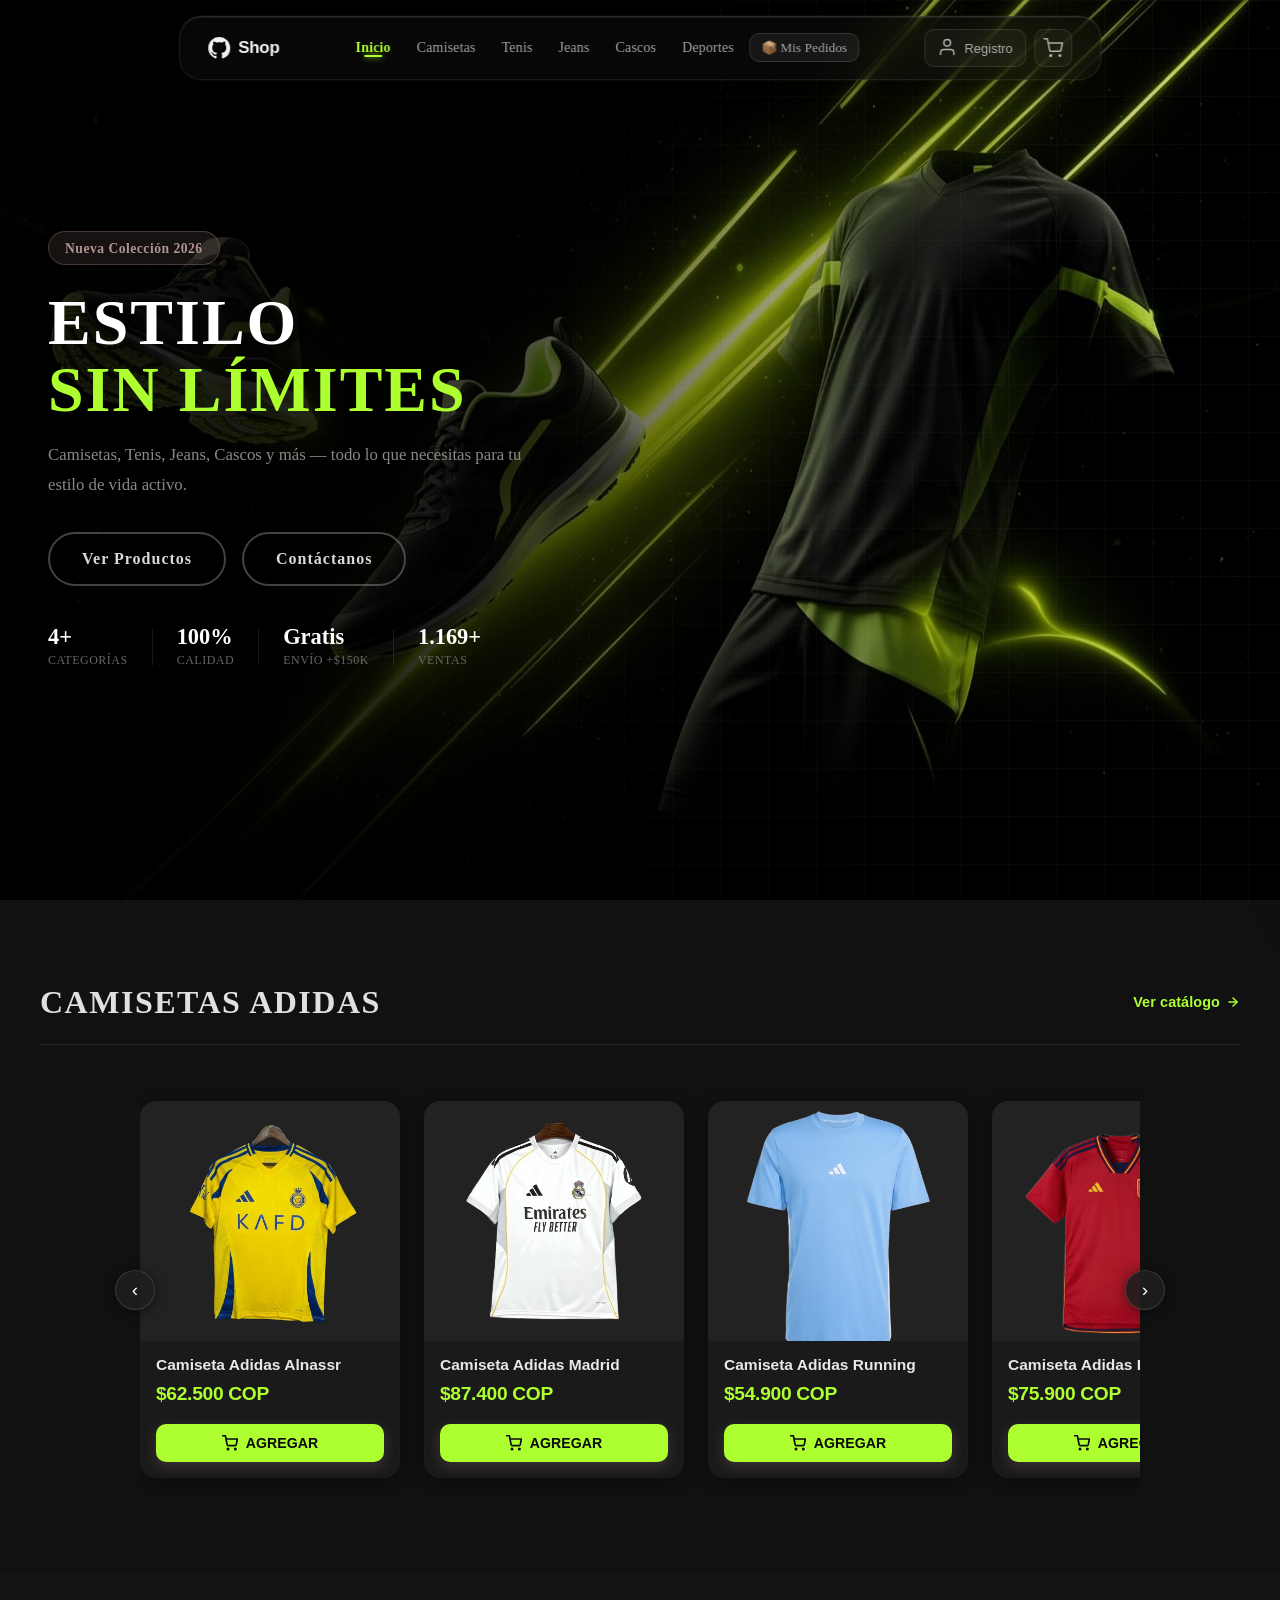
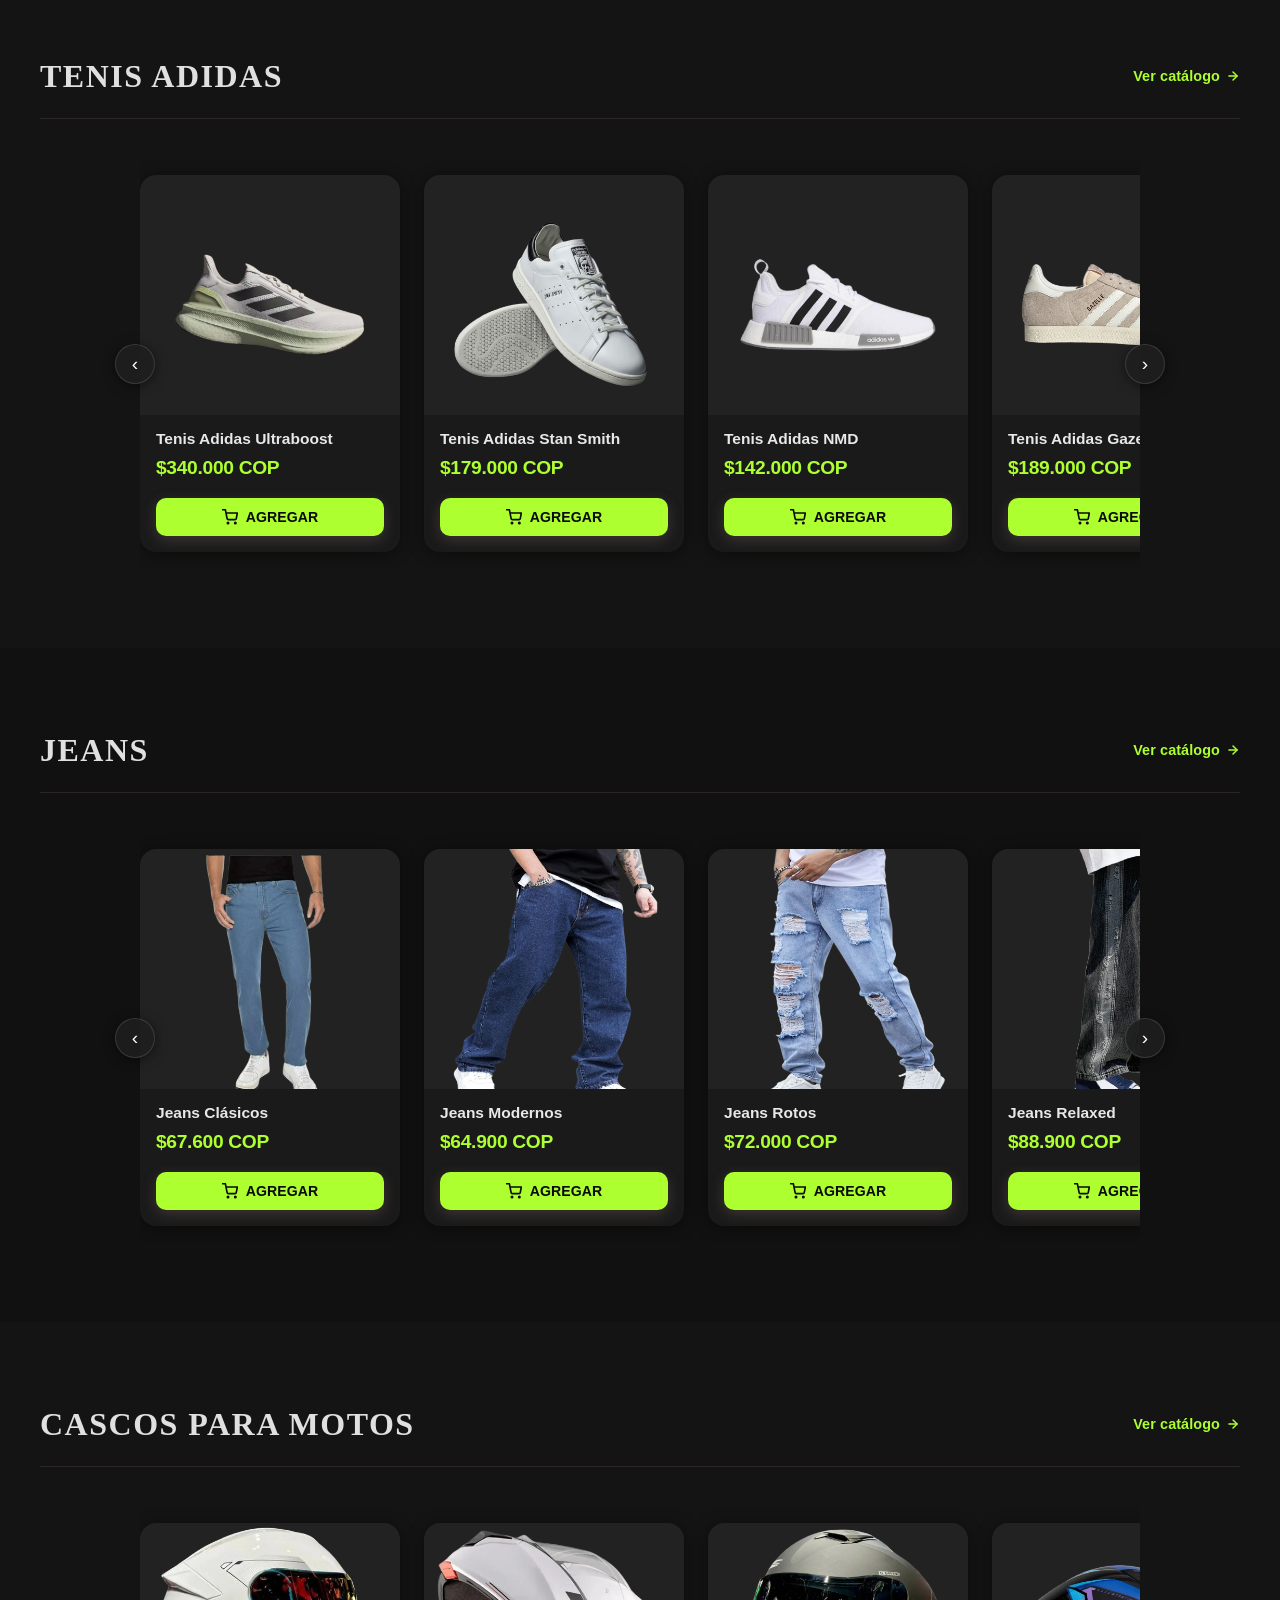
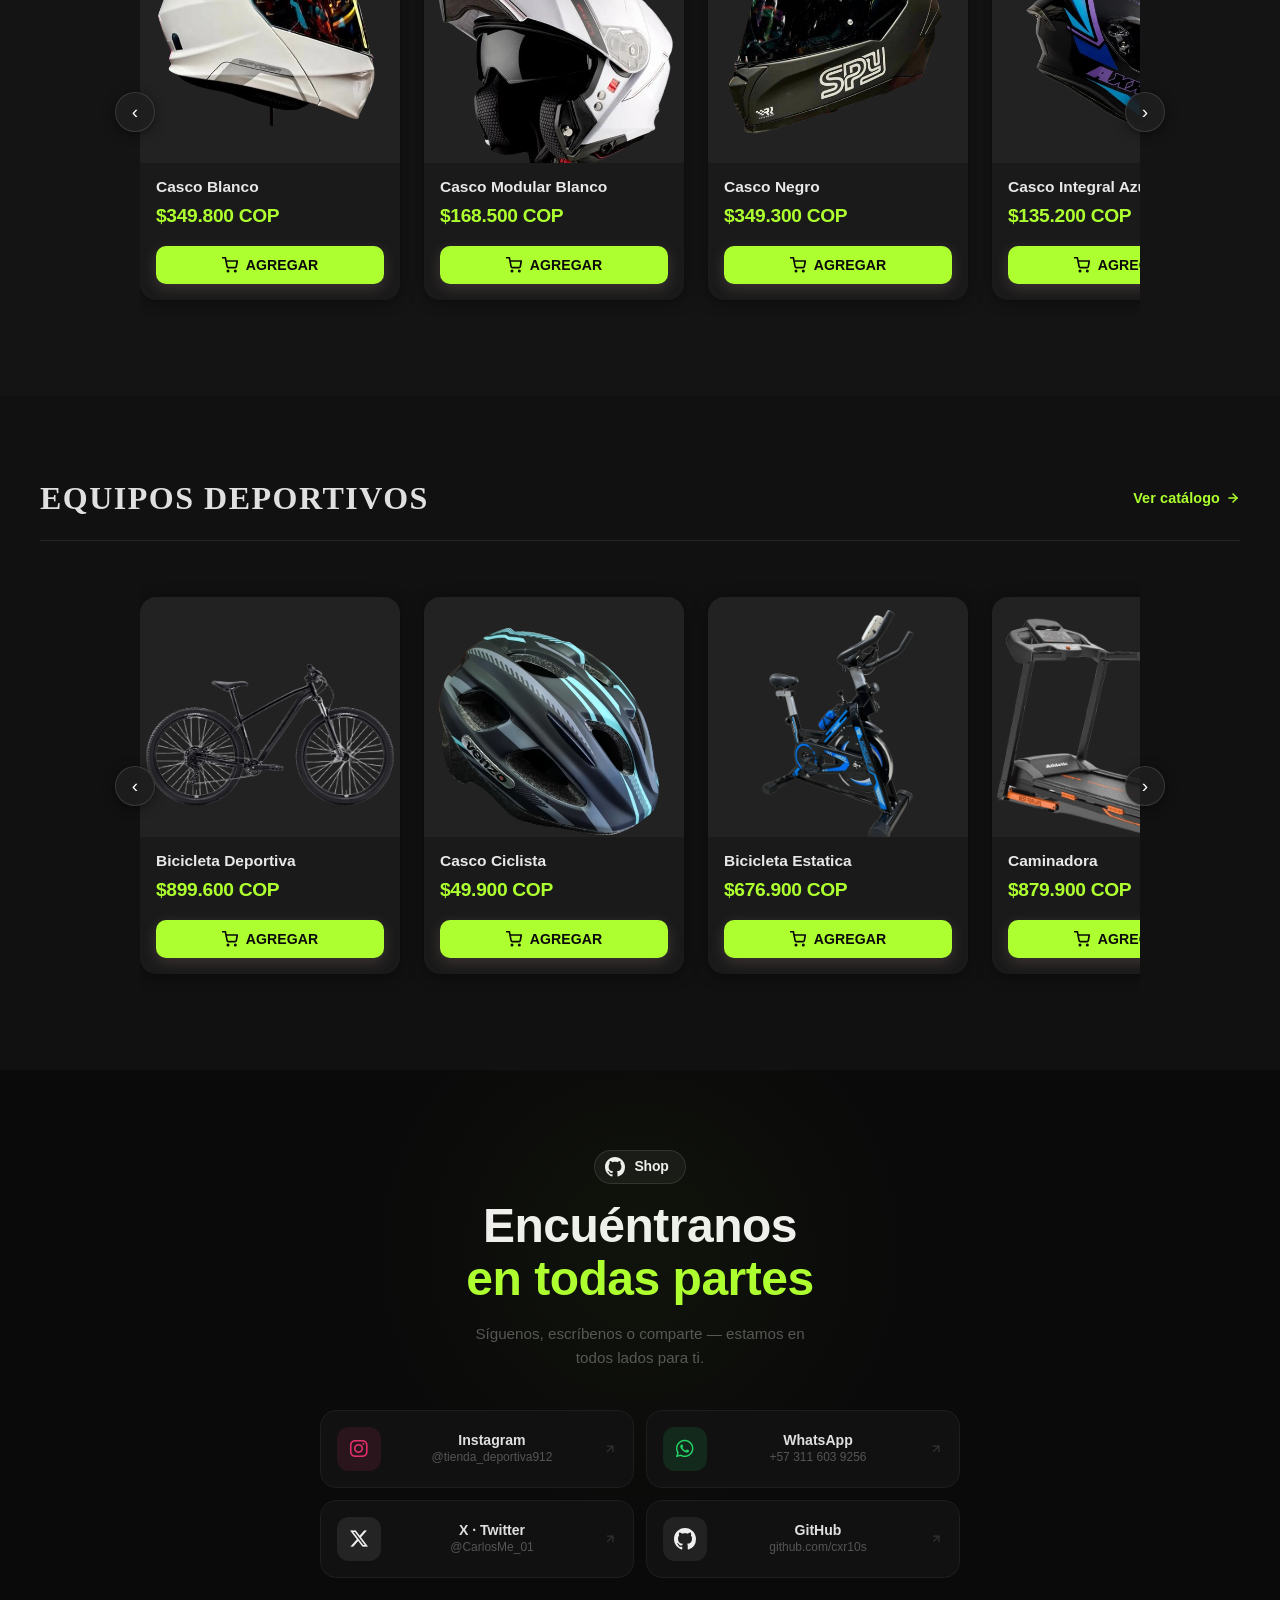
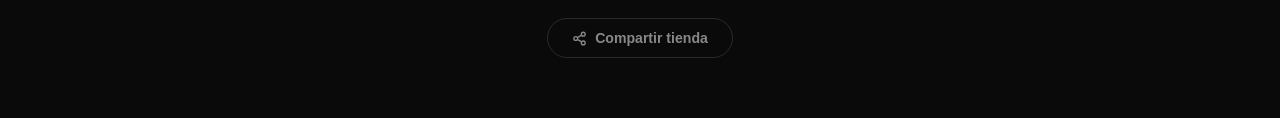
==== commit 06e83e84: "Update share button to include URL parameter" ====
--- a/index.html
+++ b/index.html
@@ -526,7 +526,7 @@
         </div>
 
         <!-- Share -->
-        <button class="contactos-share-btn" onclick="compartirWeb()">
+        <button class="contactos-share-btn" onclick="compartirWeb('https://cxr10s.github.io/tienda/')">
             <svg xmlns="http://www.w3.org/2000/svg" width="15" height="15" viewBox="0 0 24 24" fill="none" stroke="currentColor" stroke-width="2.2"><circle cx="18" cy="5" r="3"/><circle cx="6" cy="12" r="3"/><circle cx="18" cy="19" r="3"/><line x1="8.59" y1="13.51" x2="15.42" y2="17.49"/><line x1="15.41" y1="6.51" x2="8.59" y2="10.49"/></svg>
             Compartir tienda
         </button>
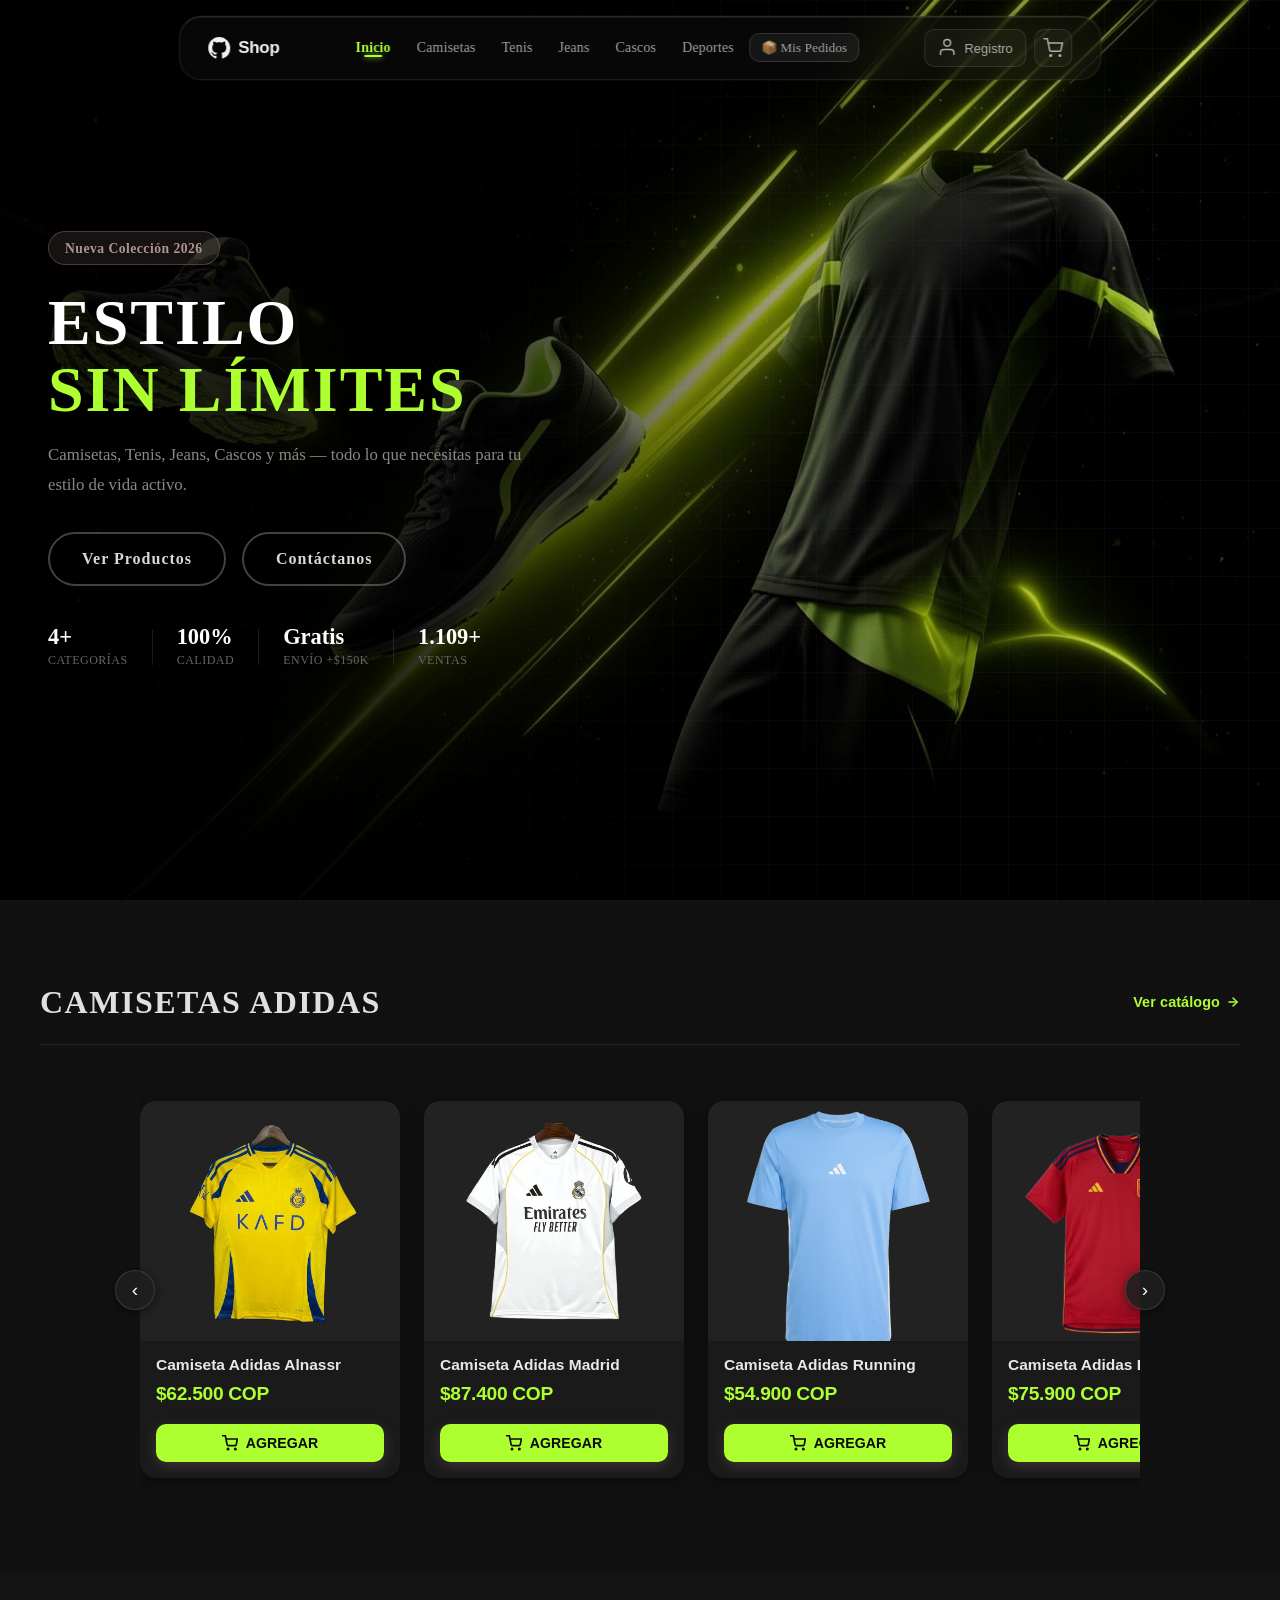
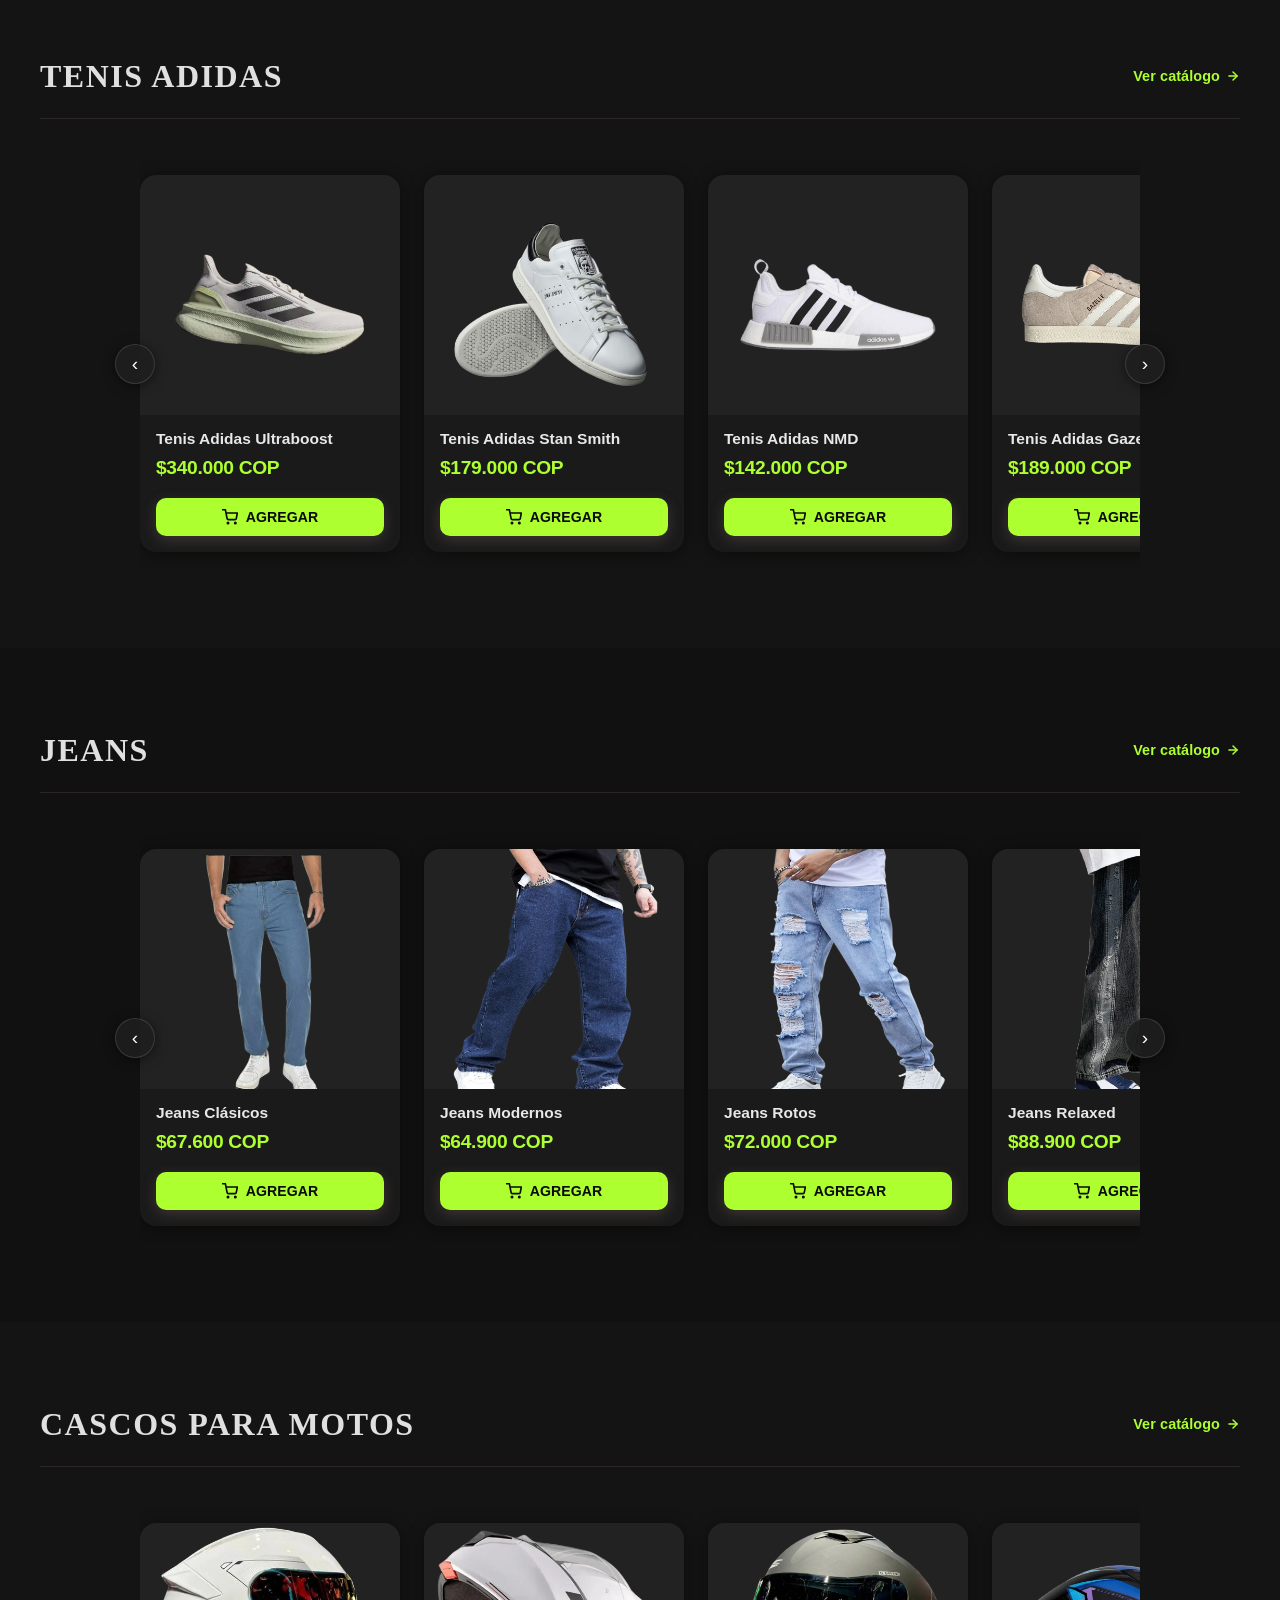
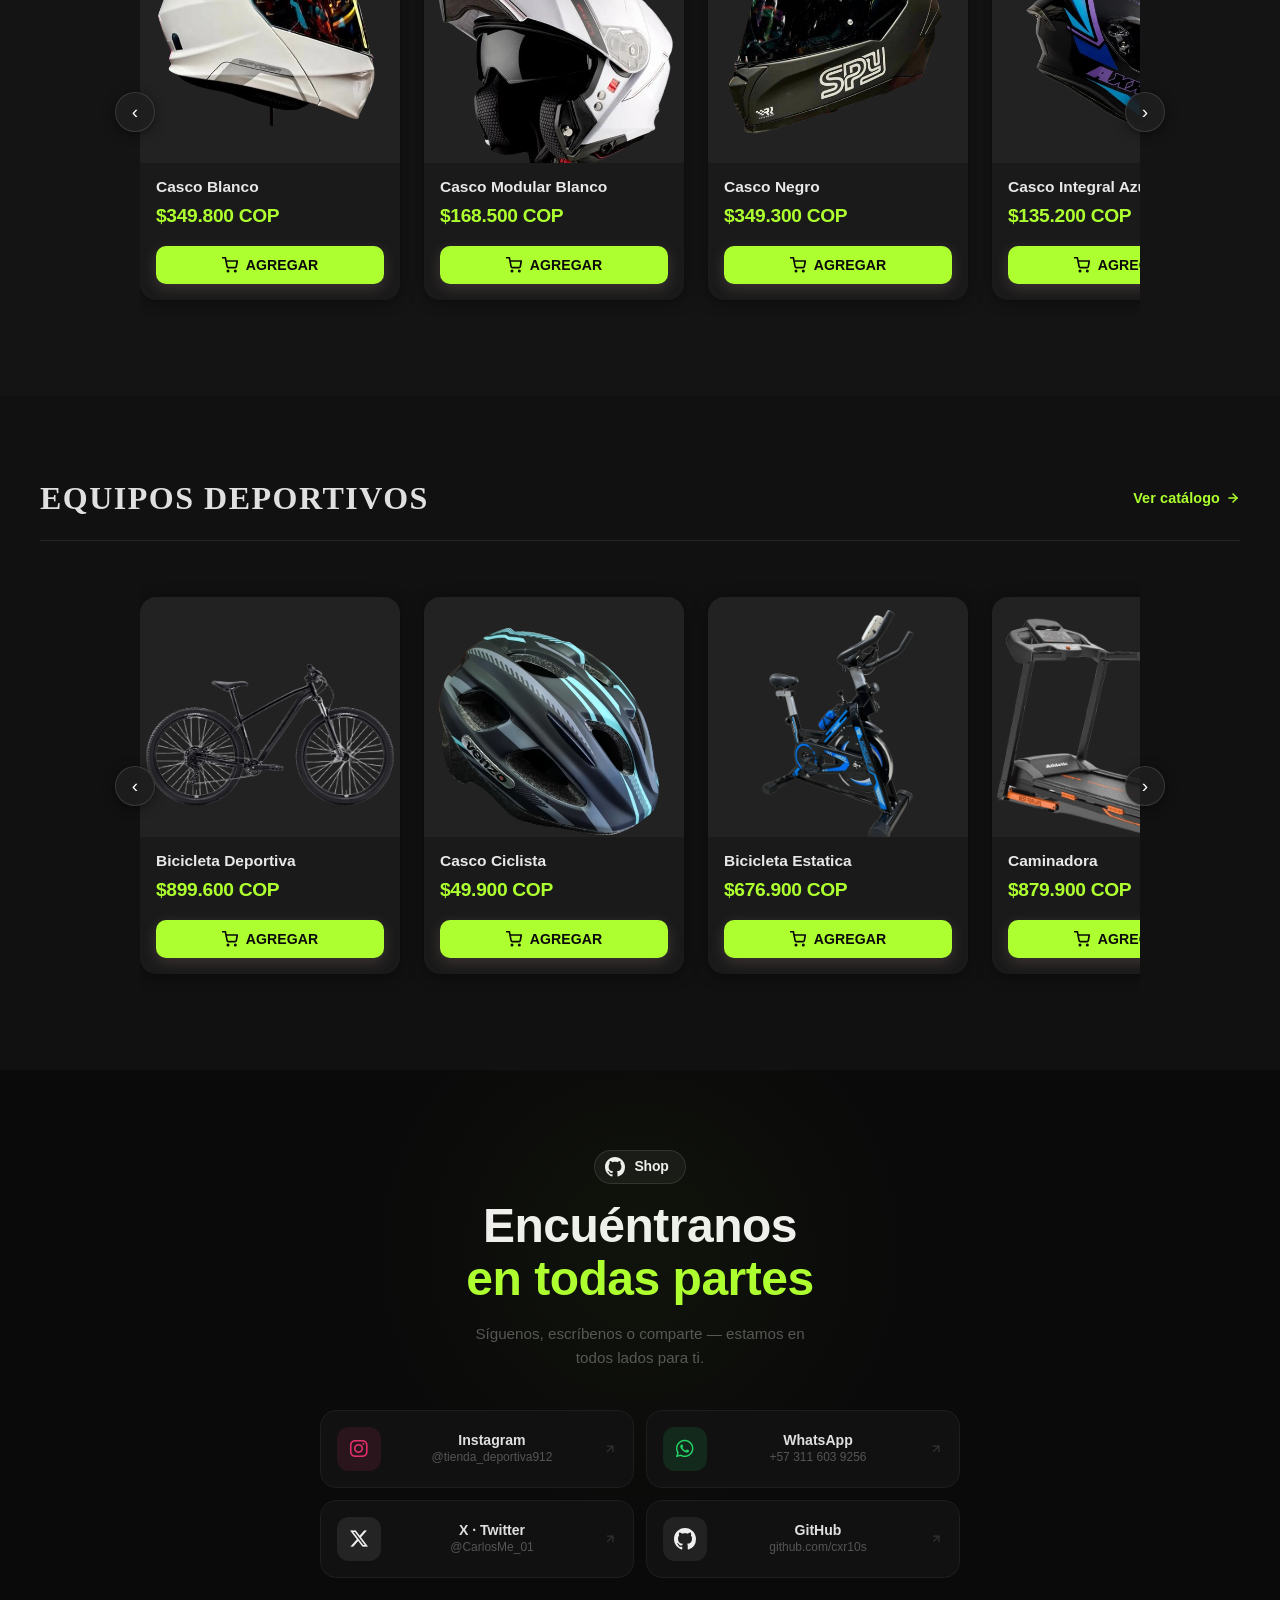
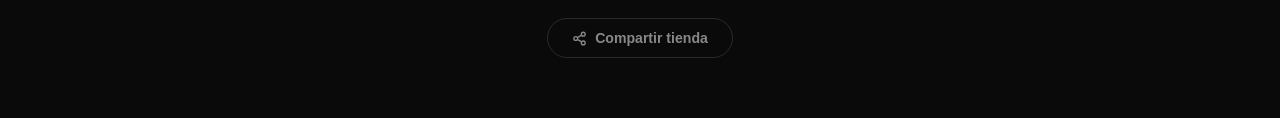
==== commit f6e5ad44: "Update index.html" ====
--- a/index.html
+++ b/index.html
@@ -858,10 +858,10 @@
     navigator.share({
       title: document.title,
       text: ' Sitio Web de Tienda Deportiva ',
-      url: window.location.href
+      url: 'https://cxr10s.github.io/tienda/'
     });
   } else {
-    navigator.clipboard.writeText(window.location.href);
+    navigator.clipboard.writeText('https://cxr10s.github.io/tienda/');
     alert('Link copiado ');
   }
 }
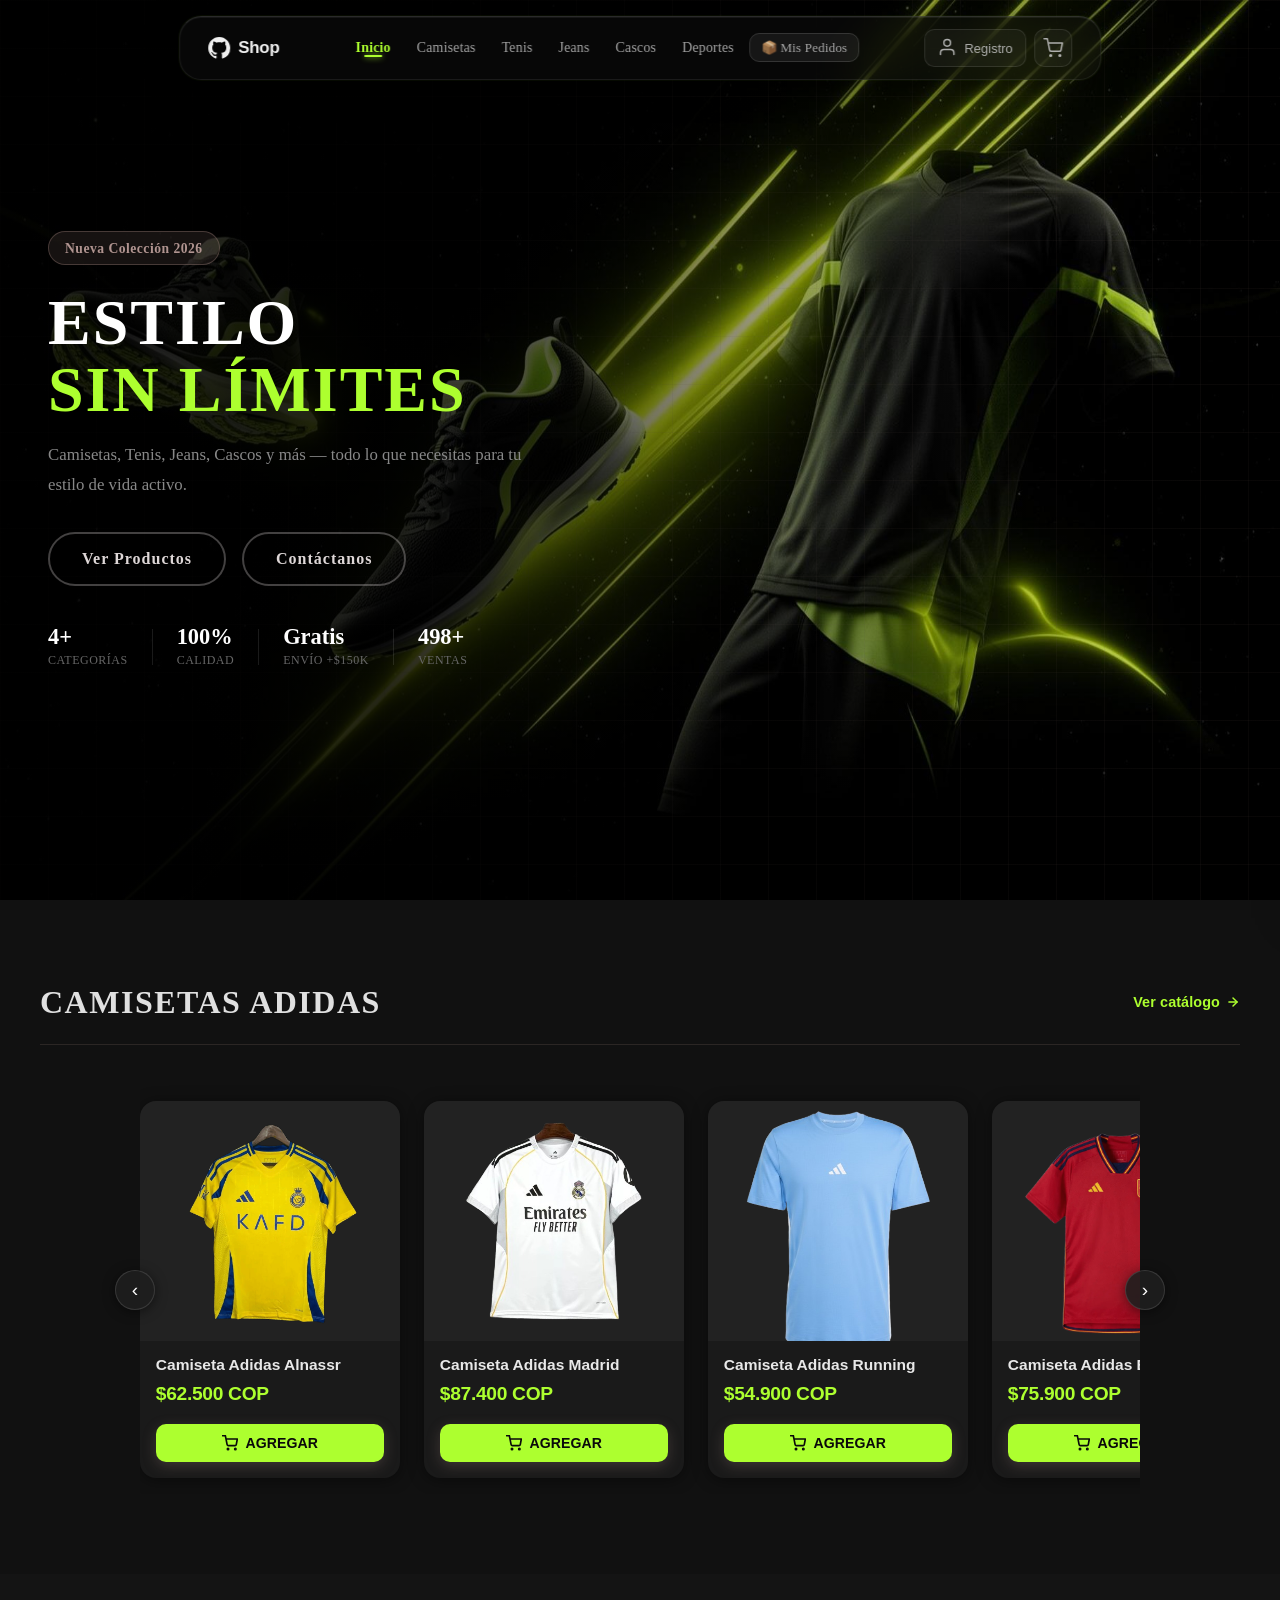
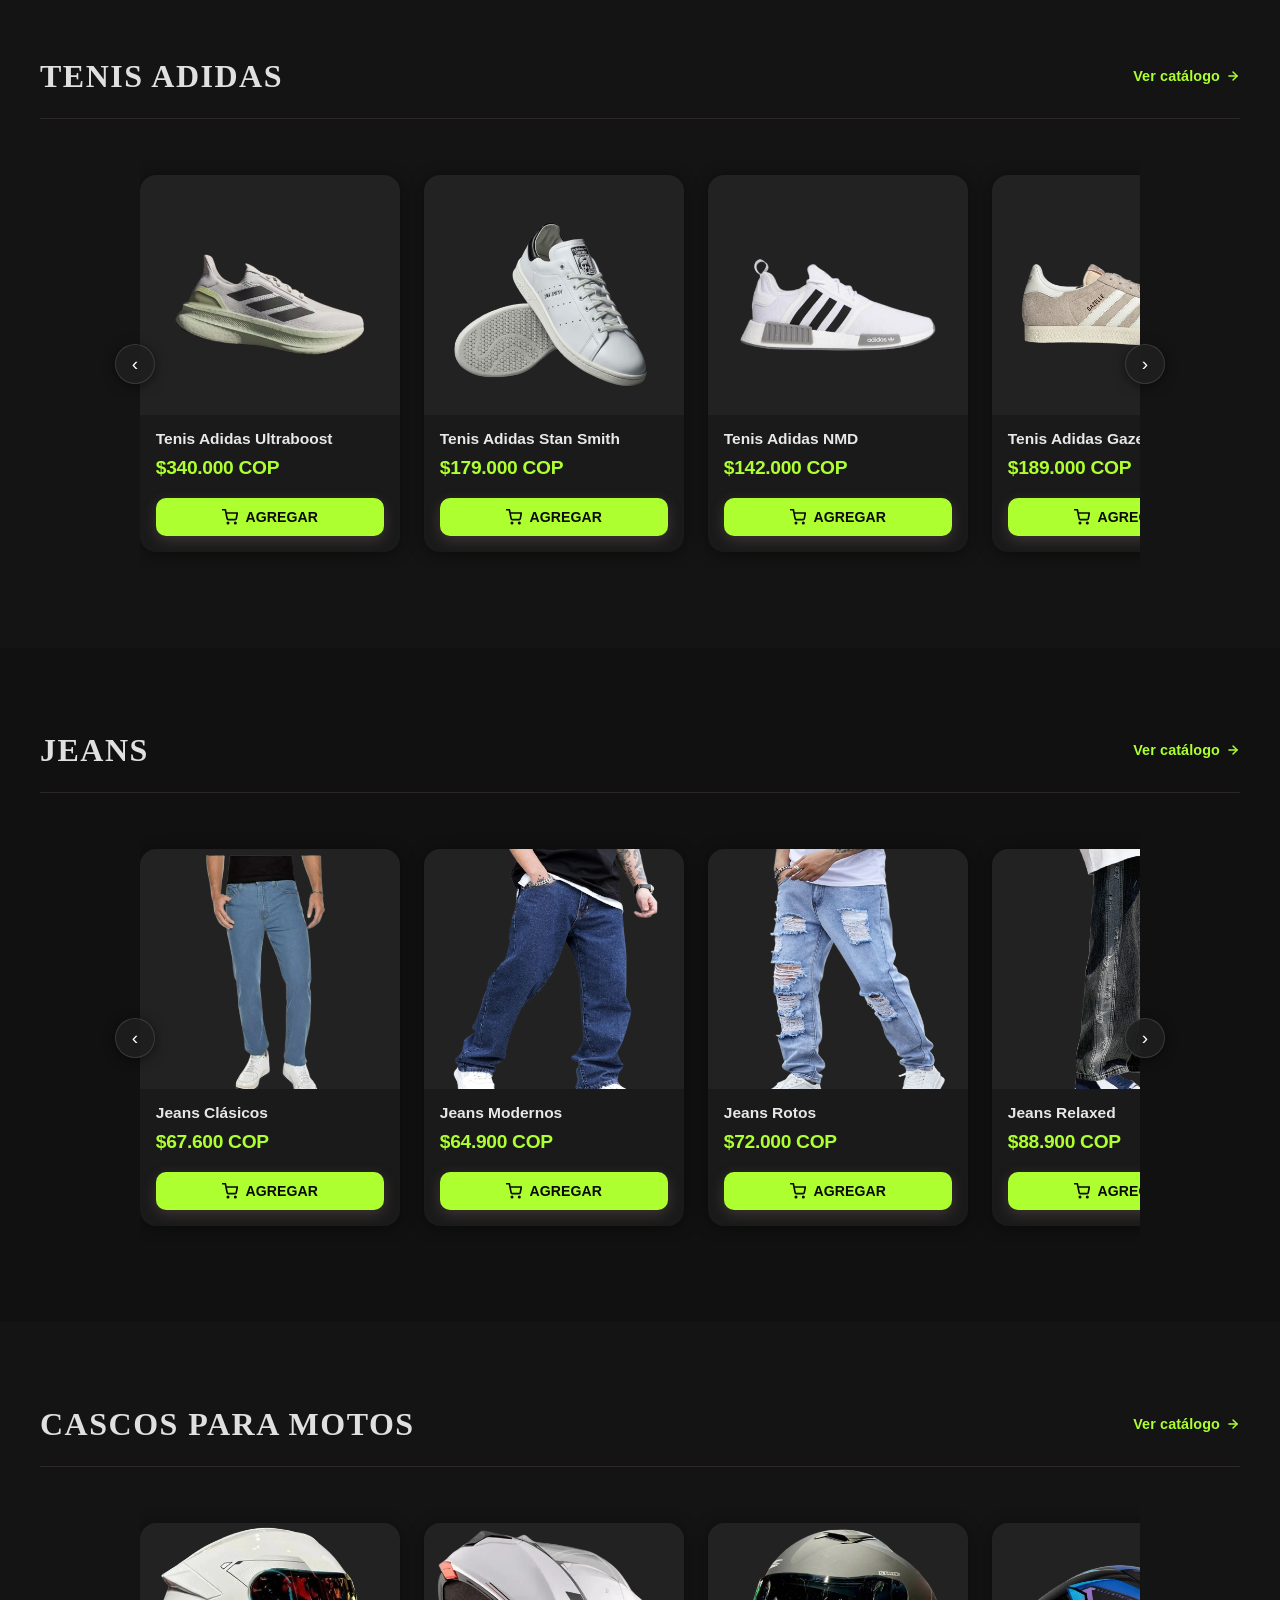
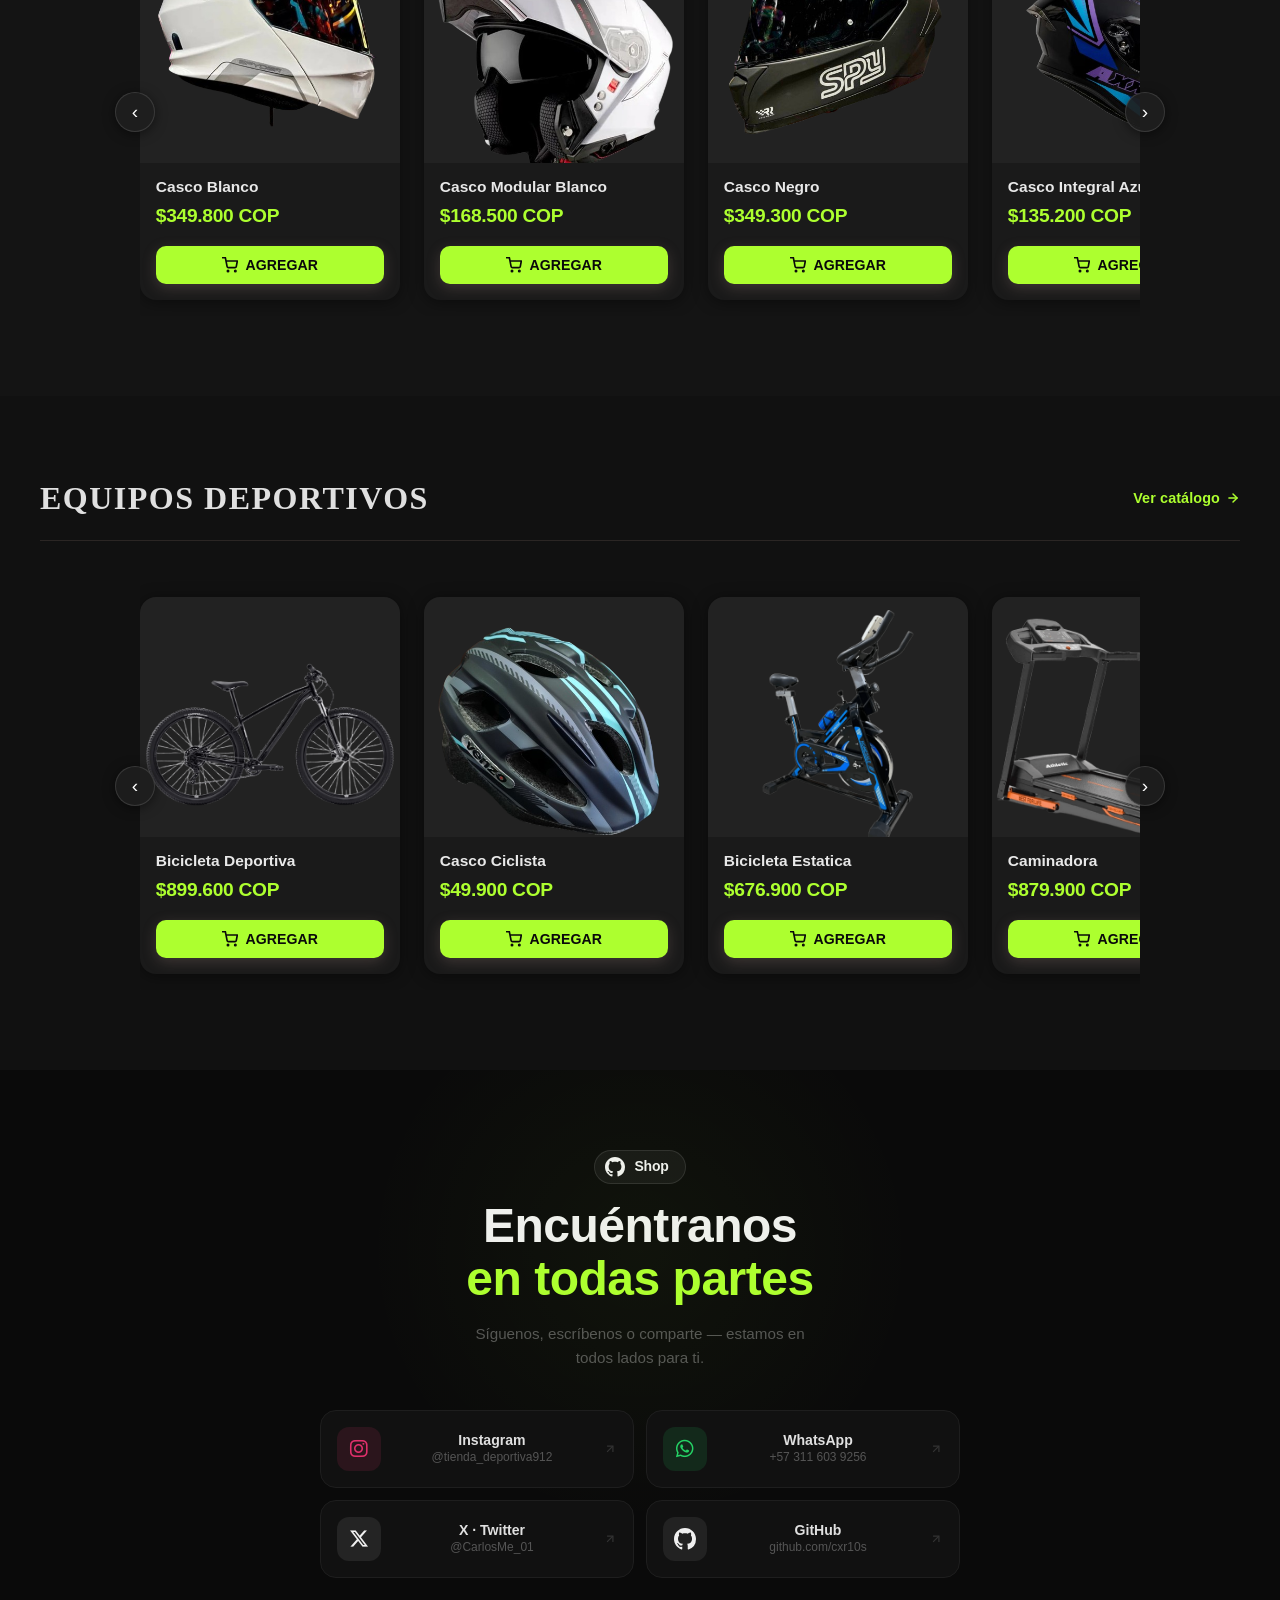
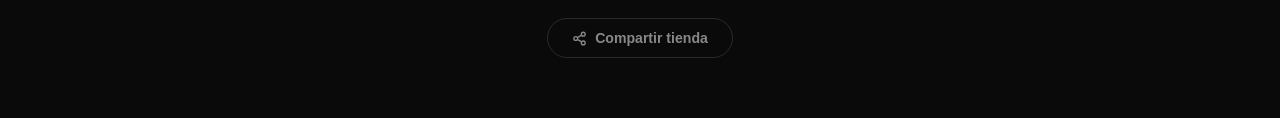
==== commit 6480a797: "Change BASE value in ventas counter function" ====
--- a/index.html
+++ b/index.html
@@ -815,7 +815,7 @@
     async function cargarContadorVentas() {
         const el = document.getElementById('ventas-counter');
         if (!el) return;
-        const BASE = 1235; // Base fija para darle credibilidad al contador
+        const BASE = 515; // Base fija para darle credibilidad al contador
         try {
             const res = await fetch(
                 `${_SB_URL}/rest/v1/pedidos?select=id`,
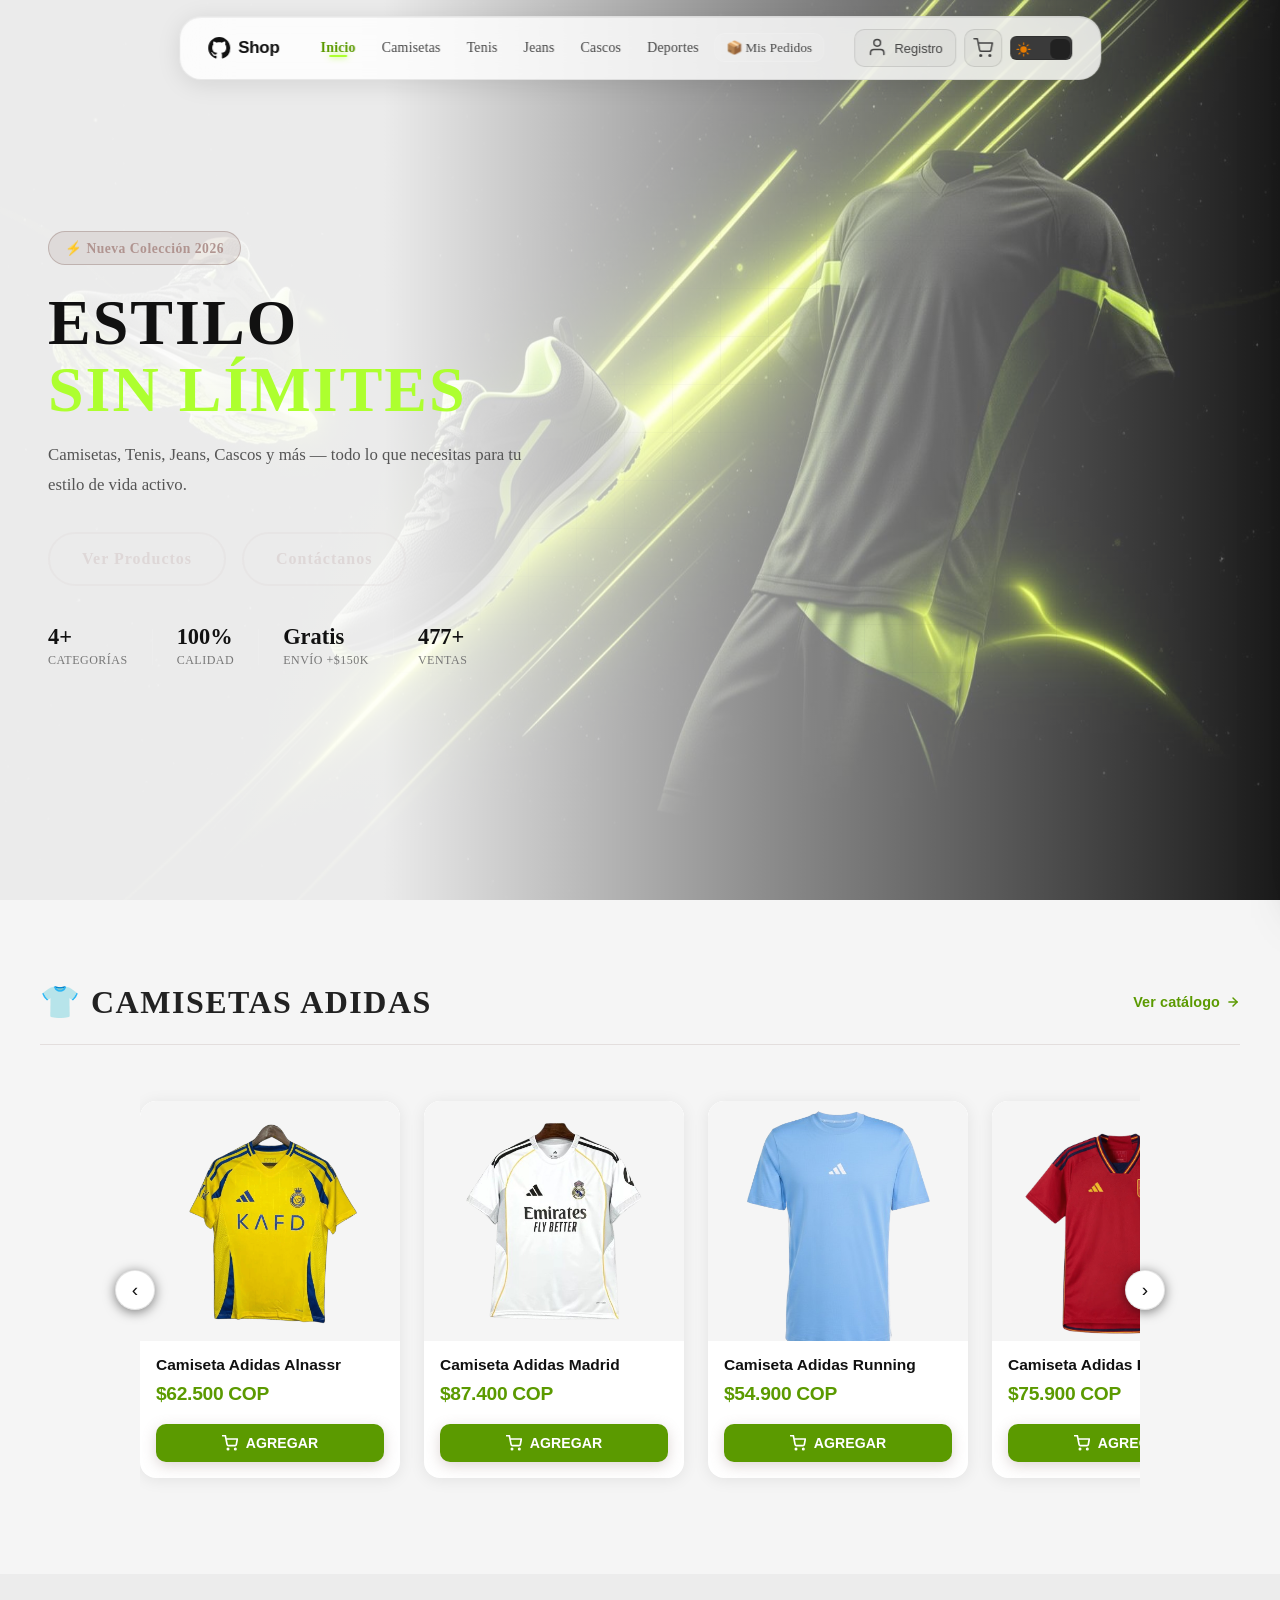
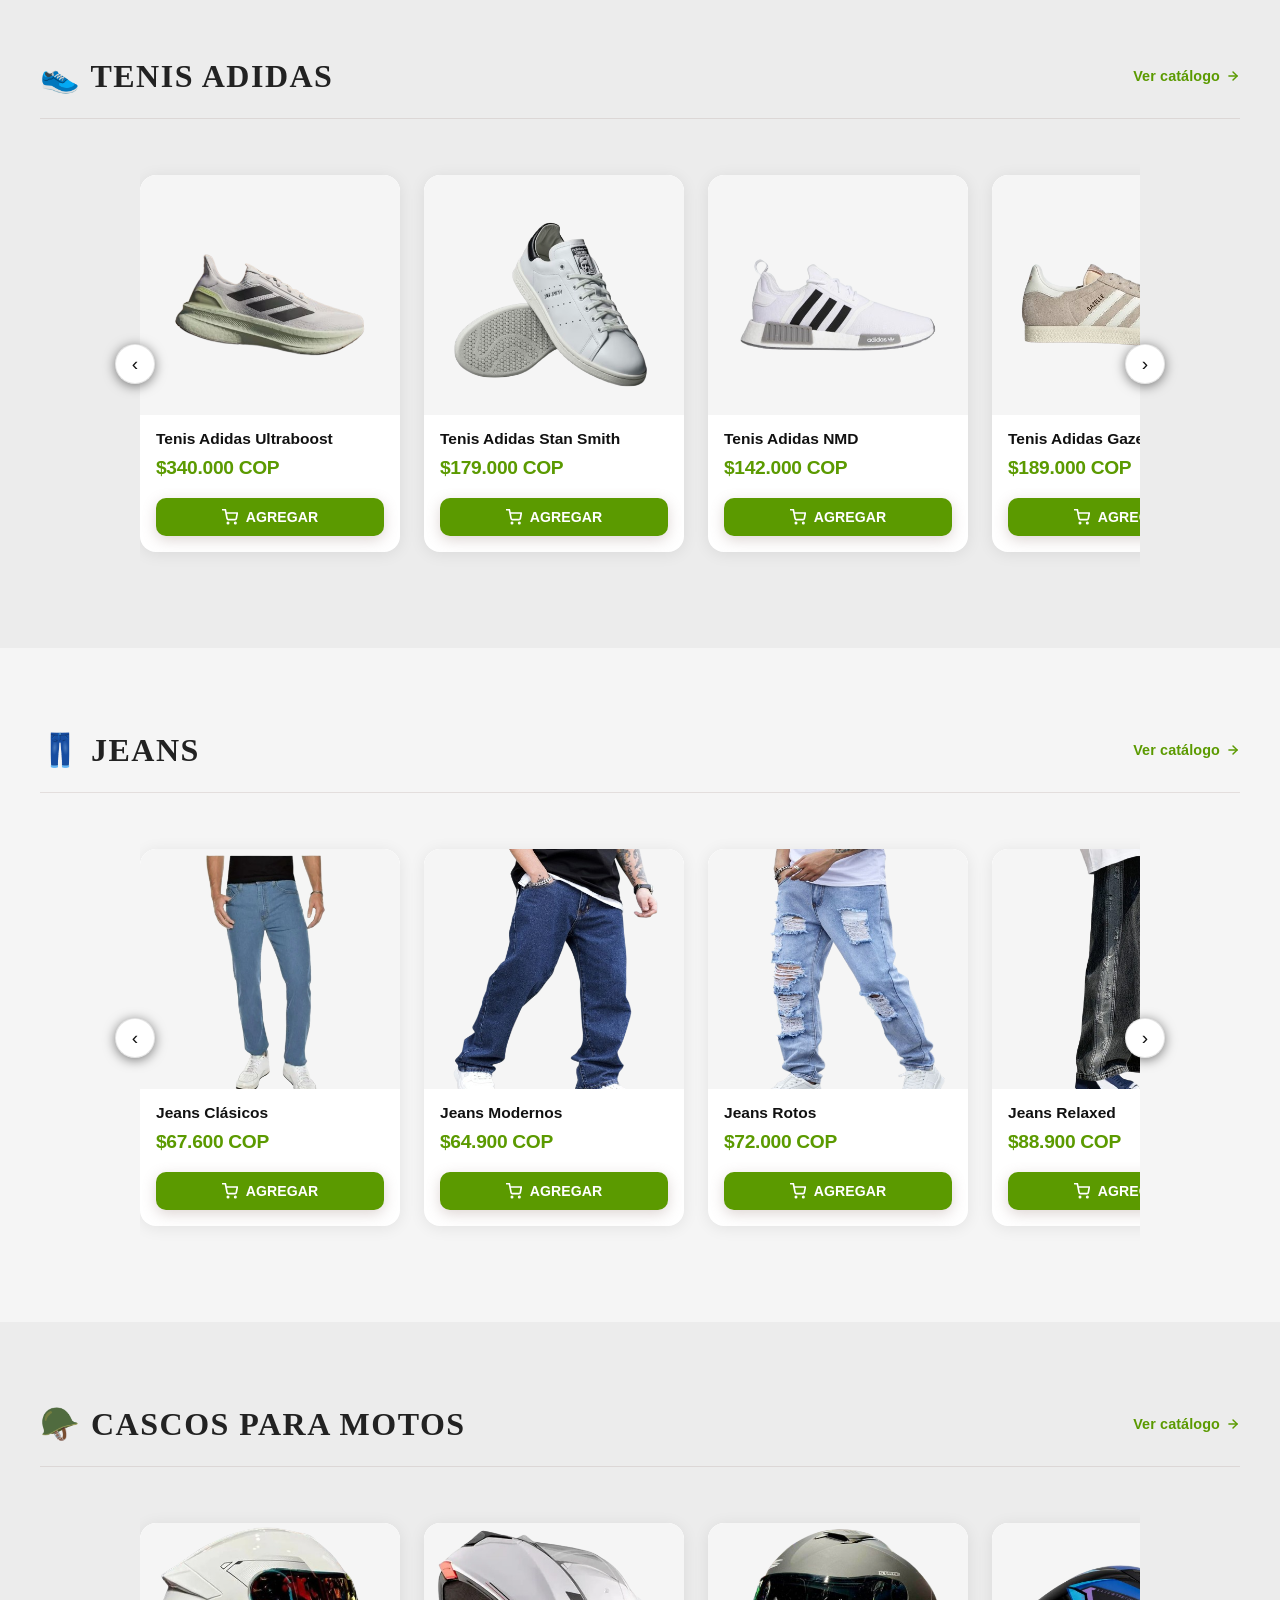
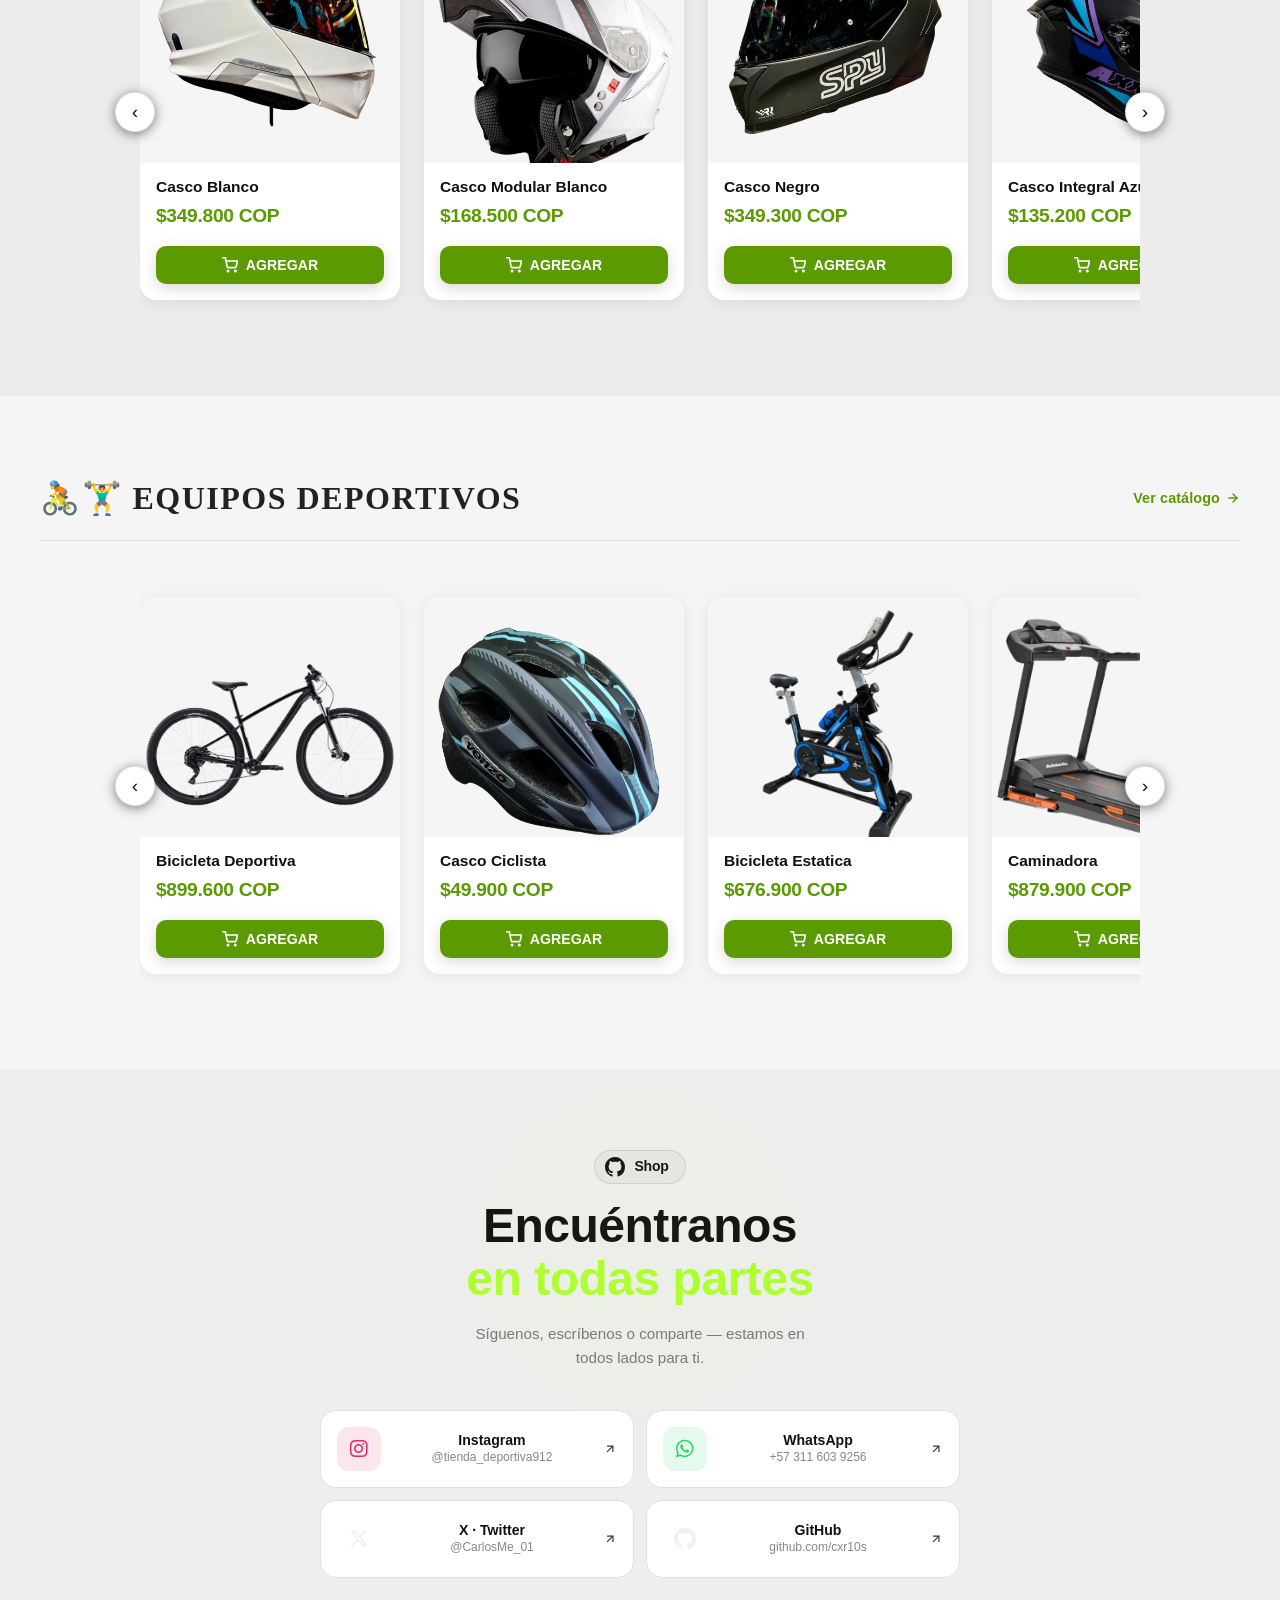
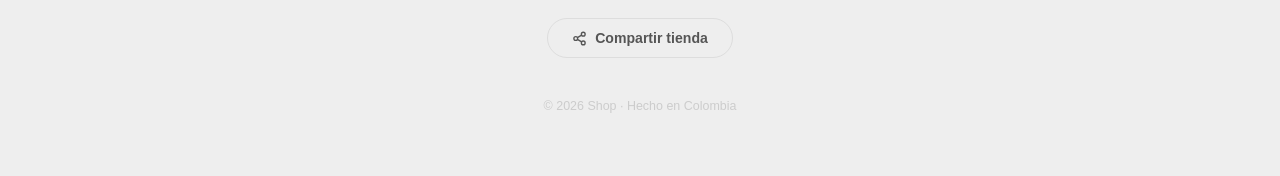
==== commit 5e80f2a3: "Update index.html" ====
--- a/index.html
+++ b/index.html
@@ -1,5 +1,5 @@
 <!DOCTYPE html>
-<html lang="es">
+<html lang="es" data-theme="dark">
 <head>
     <meta charset="UTF-8">
     <meta name="viewport" content="width=device-width, initial-scale=1.0">
@@ -145,8 +145,10 @@
             }
         }
     </script>
+    <script src="theme-switch.js"></script>
 </head>
 <body>
+    
     <!-- Header -->
     <header class="header">
         <nav class="navbar">
@@ -188,12 +190,31 @@
                     <span id="nav-registro-label" class="nav-icon-label">Registro</span>
                 </button>
 
-                <!-- Carrito -->
+                <!-- oarrito -->
                 <button class="nav-icon-btn nav-cart-btn" onclick="toggleCart()" title="Carrito" aria-label="Abrir carrito">
                     <svg xmlns="http://www.w3.org/2000/svg" width="20" height="20" viewBox="0 0 24 24" fill="none" stroke="currentColor" stroke-width="1.8" stroke-linecap="round" stroke-linejoin="round"><circle cx="9" cy="21" r="1"/><circle cx="20" cy="21" r="1"/><path d="M1 1h4l2.68 13.39a2 2 0 0 0 2 1.61h9.72a2 2 0 0 0 2-1.61L23 6H6"/></svg>
                     <span class="nav-cart-count" id="nav-cart-count" data-count="0">0</span>
                 </button>
 
+                <!-- Theme Switch -->
+                <div class="theme-switch-wrap">
+                  <div class="theme-switch">
+                    <input type="checkbox" id="theme-checkbox" onchange="toggleTheme(this.checked)" />
+                    <label for="theme-checkbox" title="Cambiar tema">
+                      <div></div>
+                      <span>
+                        <svg xmlns="http://www.w3.org/2000/svg" viewBox="0 0 24 24" fill="currentColor">
+                          <path fill-rule="evenodd" d="M9.528 1.718a.75.75 0 01.162.819A8.97 8.97 0 009 6a9 9 0 009 9 8.97 8.97 0 003.463-.69.75.75 0 01.981.98 10.503 10.503 0 01-9.694 6.46c-5.799 0-10.5-4.701-10.5-10.5 0-4.368 2.667-8.112 6.46-9.694a.75.75 0 01.818.162z" clip-rule="evenodd"></path>
+                        </svg>
+                      </span>
+                      <span>
+                        <svg xmlns="http://www.w3.org/2000/svg" viewBox="0 0 24 24" fill="currentColor">
+                          <path d="M12 2.25a.75.75 0 01.75.75v2.25a.75.75 0 01-1.5 0V3a.75.75 0 01.75-.75zM7.5 12a4.5 4.5 0 119 0 4.5 4.5 0 01-9 0zM18.894 6.166a.75.75 0 00-1.06-1.06l-1.591 1.59a.75.75 0 101.06 1.061l1.591-1.59zM21.75 12a.75.75 0 01-.75.75h-2.25a.75.75 0 010-1.5H21a.75.75 0 01.75.75zM17.834 18.894a.75.75 0 001.06-1.06l-1.59-1.591a.75.75 0 10-1.061 1.06l1.59 1.591zM12 18a.75.75 0 01.75.75V21a.75.75 0 01-1.5 0v-2.25A.75.75 0 0112 18zM7.758 17.303a.75.75 0 00-1.061-1.06l-1.591 1.59a.75.75 0 001.06 1.061l1.591-1.59zM6 12a.75.75 0 01-.75.75H3a.75.75 0 010-1.5h2.25A.75.75 0 016 12zM6.697 7.757a.75.75 0 001.06-1.06l-1.59-1.591a.75.75 0 00-1.061 1.06l1.59 1.591z"></path>
+                        </svg>
+                      </span>
+                    </label>
+                  </div>
+                </div>
                 <!-- Hamburger (solo móvil) -->
                 <button class="nav-icon-btn nav-hamburger" id="nav-hamburger" onclick="toggleMobileMenu()" title="Menú" aria-label="Abrir menú">
                     <svg xmlns="http://www.w3.org/2000/svg" width="20" height="20" viewBox="0 0 24 24" fill="none" stroke="currentColor" stroke-width="1.8" stroke-linecap="round" stroke-linejoin="round"><line x1="3" y1="6" x2="21" y2="6"/><line x1="3" y1="12" x2="21" y2="12"/><line x1="3" y1="18" x2="21" y2="18"/></svg>
@@ -216,12 +237,13 @@
         </div>
         <p class="mobile-menu-label">SECCIONES</p>
         <nav class="mobile-menu-nav">
-            <a href="#inicio"    class="mobile-menu-item" onclick="scrollToSection('inicio')"><span class="mmi-icon">▪️</span><span>Inicio</span><svg class="mmi-arrow" xmlns="http://www.w3.org/2000/svg" width="14" height="14" viewBox="0 0 24 24" fill="none" stroke="currentColor" stroke-width="2"><polyline points="9 18 15 12 9 6"/></svg></a>
-            <a href="#camisetas" class="mobile-menu-item" onclick="scrollToSection('camisetas')"><span class="mmi-icon">▪️</span><span>Camisetas</span><svg class="mmi-arrow" xmlns="http://www.w3.org/2000/svg" width="14" height="14" viewBox="0 0 24 24" fill="none" stroke="currentColor" stroke-width="2"><polyline points="9 18 15 12 9 6"/></svg></a>
-            <a href="#tenis"     class="mobile-menu-item" onclick="scrollToSection('tenis')"><span class="mmi-icon">▪️</span><span>Tenis</span><svg class="mmi-arrow" xmlns="http://www.w3.org/2000/svg" width="14" height="14" viewBox="0 0 24 24" fill="none" stroke="currentColor" stroke-width="2"><polyline points="9 18 15 12 9 6"/></svg></a>
-            <a href="#jeans"     class="mobile-menu-item" onclick="scrollToSection('jeans')"><span class="mmi-icon">▪️</span><span>Jeans</span><svg class="mmi-arrow" xmlns="http://www.w3.org/2000/svg" width="14" height="14" viewBox="0 0 24 24" fill="none" stroke="currentColor" stroke-width="2"><polyline points="9 18 15 12 9 6"/></svg></a>
-            <a href="#cascos"    class="mobile-menu-item" onclick="scrollToSection('cascos')"><span class="mmi-icon">▪️</span><span>Cascos</span><svg class="mmi-arrow" xmlns="http://www.w3.org/2000/svg" width="14" height="14" viewBox="0 0 24 24" fill="none" stroke="currentColor" stroke-width="2"><polyline points="9 18 15 12 9 6"/></svg></a>
-            <a href="#deportes"  class="mobile-menu-item" onclick="scrollToSection('deportes')"><span class="mmi-icon">▪️</span><span>Deportes</span><svg class="mmi-arrow" xmlns="http://www.w3.org/2000/svg" width="14" height="14" viewBox="0 0 24 24" fill="none" stroke="currentColor" stroke-width="2"><polyline points="9 18 15 12 9 6"/></svg></a>
+            <a href="#inicio"    class="mobile-menu-item" onclick="scrollToSection('inicio')"><span class="mmi-icon">🏠</span><span>Inicio</span><svg class="mmi-arrow" xmlns="http://www.w3.org/2000/svg" width="14" height="14" viewBox="0 0 24 24" fill="none" stroke="currentColor" stroke-width="2"><polyline points="9 18 15 12 9 6"/></svg></a>
+            <a href="#camisetas" class="mobile-menu-item" onclick="scrollToSection('camisetas')"><span class="mmi-icon">👕</span><span>Camisetas</span><svg class="mmi-arrow" xmlns="http://www.w3.org/2000/svg" width="14" height="14" viewBox="0 0 24 24" fill="none" stroke="currentColor" stroke-width="2"><polyline points="9 18 15 12 9 6"/></svg></a>
+            <a href="#tenis"     class="mobile-menu-item" onclick="scrollToSection('tenis')"><span class="mmi-icon">👟</span><span>Tenis</span><svg class="mmi-arrow" xmlns="http://www.w3.org/2000/svg" width="14" height="14" viewBox="0 0 24 24" fill="none" stroke="currentColor" stroke-width="2"><polyline points="9 18 15 12 9 6"/></svg></a>
+            <a href="#jeans"     class="mobile-menu-item" onclick="scrollToSection('jeans')"><span class="mmi-icon">👖</span><span>Jeans</span><svg class="mmi-arrow" xmlns="http://www.w3.org/2000/svg" width="14" height="14" viewBox="0 0 24 24" fill="none" stroke="currentColor" stroke-width="2"><polyline points="9 18 15 12 9 6"/></svg></a>
+            <a href="#cascos"    class="mobile-menu-item" onclick="scrollToSection('cascos')"><span class="mmi-icon">🪖</span><span>Cascos</span><svg class="mmi-arrow" xmlns="http://www.w3.org/2000/svg" width="14" height="14" viewBox="0 0 24 24" fill="none" stroke="currentColor" stroke-width="2"><polyline points="9 18 15 12 9 6"/></svg></a>
+            <a href="#deportes"  class="mobile-menu-item" onclick="scrollToSection('deportes')"><span class="mmi-icon">⚽</span><span>Deportes</span><svg class="mmi-arrow" xmlns="http://www.w3.org/2000/svg" width="14" height="14" viewBox="0 0 24 24" fill="none" stroke="currentColor" stroke-width="2"><polyline points="9 18 15 12 9 6"/></svg></a>
+            <a href="#regalos"   class="mobile-menu-item" onclick="scrollToSection('regalos')"><span class="mmi-icon">🎁</span><span>Regalos</span><svg class="mmi-arrow" xmlns="http://www.w3.org/2000/svg" width="14" height="14" viewBox="0 0 24 24" fill="none" stroke="currentColor" stroke-width="2"><polyline points="9 18 15 12 9 6"/></svg></a>
         </nav>
         <div class="mobile-menu-divider"></div>
         <a href="https://cxr10s.github.io/tienda/mis-pedidos.html" class="mobile-menu-pedidos">
@@ -235,7 +257,7 @@
         <div class="hero-bg-grid"></div>
         <div class="hero-content">
             <div class="hero-text">
-                <span class="hero-tag"> Nueva Colección 2026</span>
+                <span class="hero-tag">⚡ Nueva Colección 2026</span>
                 <h2>ESTILO <br><span class="hero-accent">SIN LÍMITES</span></h2>
                 <p>Camisetas, Tenis, Jeans, Cascos y más — todo lo que necesitas para tu estilo de vida activo.</p>
                 <div class="hero-actions">
@@ -257,7 +279,7 @@
     <!-- Camisetas Adidas Section -->
     <section id="camisetas" class="products-section">
         <div class="section-header">
-            <h2> Camisetas Adidas</h2>
+            <h2> 👕 Camisetas Adidas</h2>
             <div class="section-header-actions"><a class="btn-catalog" href="#" onclick="showCatalog('camisetas'); return false;">Ver catálogo <svg xmlns="http://www.w3.org/2000/svg" width="14" height="14" viewBox="0 0 24 24" fill="none" stroke="currentColor" stroke-width="2.5" stroke-linecap="round" stroke-linejoin="round"><line x1="5" y1="12" x2="19" y2="12"/><polyline points="12 5 19 12 12 19"/></svg></a></div>
         </div>
         <div class="products-carousel">
@@ -295,7 +317,7 @@
     <!-- Tenis Adidas Section -->
     <section id="tenis" class="products-section featured">
         <div class="section-header">
-            <h2> Tenis Adidas</h2>
+            <h2> 👟 Tenis Adidas</h2>
             <div class="section-header-actions"><a class="btn-catalog" href="#" onclick="showCatalog('tenis'); return false;">Ver catálogo <svg xmlns="http://www.w3.org/2000/svg" width="14" height="14" viewBox="0 0 24 24" fill="none" stroke="currentColor" stroke-width="2.5" stroke-linecap="round" stroke-linejoin="round"><line x1="5" y1="12" x2="19" y2="12"/><polyline points="12 5 19 12 12 19"/></svg></a></div>
         </div>
         <div class="products-carousel">
@@ -333,7 +355,7 @@
     <!-- Jeans Section -->
     <section id="jeans" class="products-section">
         <div class="section-header">
-            <h2> Jeans</h2>
+            <h2> 👖 Jeans</h2>
             <div class="section-header-actions"><a class="btn-catalog" href="#" onclick="showCatalog('jeans'); return false;">Ver catálogo <svg xmlns="http://www.w3.org/2000/svg" width="14" height="14" viewBox="0 0 24 24" fill="none" stroke="currentColor" stroke-width="2.5" stroke-linecap="round" stroke-linejoin="round"><line x1="5" y1="12" x2="19" y2="12"/><polyline points="12 5 19 12 12 19"/></svg></a></div>
         </div>
         <div class="products-carousel">
@@ -371,7 +393,7 @@
     <!-- Cascos para Motos Section -->
     <section id="cascos" class="products-section">
         <div class="section-header">
-            <h2>Cascos para Motos</h2>
+            <h2> 🪖 Cascos para Motos</h2>
             <div class="section-header-actions"><a class="btn-catalog" href="#" onclick="showCatalog('cascos'); return false;">Ver catálogo <svg xmlns="http://www.w3.org/2000/svg" width="14" height="14" viewBox="0 0 24 24" fill="none" stroke="currentColor" stroke-width="2.5" stroke-linecap="round" stroke-linejoin="round"><line x1="5" y1="12" x2="19" y2="12"/><polyline points="12 5 19 12 12 19"/></svg></a></div>
         </div>
         <div class="products-carousel">
@@ -409,7 +431,7 @@
     <!-- Deportes Section -->
     <section id="deportes" class="sports-section">
         <div class="section-header">
-            <h2>Equipos Deportivos</h2>
+            <h2> 🚴🏋️‍♂️ Equipos Deportivos</h2>
             <div class="section-header-actions"><a class="btn-catalog" href="#" onclick="showCatalog('deportes'); return false;">Ver catálogo <svg xmlns="http://www.w3.org/2000/svg" width="14" height="14" viewBox="0 0 24 24" fill="none" stroke="currentColor" stroke-width="2.5" stroke-linecap="round" stroke-linejoin="round"><line x1="5" y1="12" x2="19" y2="12"/><polyline points="12 5 19 12 12 19"/></svg></a></div>
         </div>
         <div class="products-carousel">
@@ -451,6 +473,40 @@
         </div>
     </section>
 
+    <!-- Productos de Regalo Section -->
+    <!--
+    <section id="regalos" class="products-section">
+        <div class="section-header">
+            <h2> 🎁 Productos de Regalo</h2>
+            <p class="contactos-subtitle">El regalo se agrega solo. Si deseas otro, borra el actual. </p>
+        </div>
+        <div class="products-carousel">
+            <button class="carousel-btn prev" onclick="moveCarousel('regalos', -1)">‹</button>
+            <div class="products-container" id="regalos-container">
+                <div class="product-card gift-card" data-product='{"id": "gafas-1", "name": "Gafas Deportivas", "price": , "category": "regalos"}'>
+                    <img loading="lazy" src="gafas.png" alt="Gafas Deportivas">
+                    <h3>Gafas Deportivas</h3>
+                    <span class="gift-label"> 🎁 Regalo</span>
+                </div>
+                <div class="product-card gift-card" data-product='{"id": "gorra-1", "name": "Gorra Mossimo", "price": , "category": "regalos"}'>
+                    <img loading="lazy" src="gorranueva.png" alt="Gorra Mossimo">
+                    <h3>Gorra Mossimo</h3>
+                    <span class="gift-label"> 🎁 Regalo</span>
+                </div>
+                <div class="product-card gift-card" data-product='{"id": "peluche-1", "name": "Peluche Cordero", "price": , "category": "regalos"}'>
+                    <img loading="lazy" src="peluche.png" alt="Peluche Cordero">
+                    <h3>Peluche Cordero</h3>
+                    <span class="gift-label"> 🎁 Regalo</span>
+                </div>
+                <div class="product-card gift-card" data-product='{"id": "bandana-1", "name": "Bufanda Deportiva", "price": , "category": "regalos"}'>
+                    <img loading="lazy" src="bandanaDepor.png" alt="Bufanda Deportiva">
+                    <h3>Bufanda Deportiva</h3>
+                    <span class="gift-label"> 🎁 Regalo</span>
+                </div>
+            </div>
+            <button class="carousel-btn next" onclick="moveCarousel('regalos', 1)">›</button>
+        </div>
+    </section>-->
 
     <!-- Footer / Contactos -->
 <section class="Contactos" id="contactos">
@@ -526,10 +582,13 @@
         </div>
 
         <!-- Share -->
-        <button class="contactos-share-btn" onclick="compartirWeb('https://cxr10s.github.io/tienda/')">
+        <button class="contactos-share-btn" onclick="compartirWeb()">
             <svg xmlns="http://www.w3.org/2000/svg" width="15" height="15" viewBox="0 0 24 24" fill="none" stroke="currentColor" stroke-width="2.2"><circle cx="18" cy="5" r="3"/><circle cx="6" cy="12" r="3"/><circle cx="18" cy="19" r="3"/><line x1="8.59" y1="13.51" x2="15.42" y2="17.49"/><line x1="15.41" y1="6.51" x2="8.59" y2="10.49"/></svg>
             Compartir tienda
         </button>
+
+        <!-- Footer mínimo -->
+        <p class="contactos-footer-note">© 2026 Shop · Hecho en Colombia</p>
 
     </div>
 </section>
--- a/styles.css
+++ b/styles.css
@@ -1,3 +1,4 @@
+
 
 /* Fondo general y centrado */
 .wrapper {
@@ -3254,3 +3255,575 @@
     .contactos-title { font-size: 1.6rem; }
     .contactos-card-icon { width: 38px; height: 38px; font-size: 17px; }
 }
+
+/* ==============================================
+   SISTEMA DE TEMAS — DARK / LIGHT MODE
+   ============================================== */
+
+/* ─── Variables del tema oscuro (por defecto) ─── */
+:root {
+  --bg-base:          #111111;
+  --bg-surface:       #1a1a1a;
+  --bg-surface2:      #222222;
+  --bg-surface3:      #2a2a2a;
+  --bg-elevated:      #1e1e1e;
+  --bg-section-alt:   #141414;
+  --bg-section-dark:  #0a0a0a;
+
+  --text-primary:     #f0f0f0;
+  --text-secondary:   #b0b0b0;
+  --text-muted:       #777777;
+  --text-faint:       #444444;
+
+  --border-subtle:    rgba(255,255,255,0.07);
+  --border-light:     rgba(255,255,255,0.1);
+  --border-medium:    rgba(255,255,255,0.15);
+
+  --accent:           #adff2f;
+  --accent-dark:      #7ab800;
+  --accent-text:      #0a0a0a;
+
+  --brand:            #917771;
+  --brand-hover:      #b09490;
+
+  --navbar-bg:        rgba(14,14,14,0.55);
+  --navbar-border:    rgba(255,255,255,0.08);
+  --navbar-mobile-bg: #ffffff;
+  --navbar-mobile-color: #1a1a1a;
+
+  --card-bg:          #1a1a1a;
+  --card-img-bg:      #222222;
+  --card-shadow:      0 2px 16px rgba(0,0,0,0.45);
+  --card-shadow-hover:0 16px 40px rgba(0,0,0,0.6);
+
+  --cart-bg:          #0e0e0e;
+  --cart-item-bg:     #1a1a1a;
+  --cart-item-hover:  #222222;
+
+  --modal-bg:         #1a1a1a;
+  --modal-bg-dark:    #111111;
+  --modal-catalog-bg: #2a2a2a;
+  --modal-img-bg:     #1e1e1e;
+
+  --input-bg:         #1a1a1a;
+  --input-border:     rgba(255,255,255,0.1);
+  --input-text:       #e8e8e8;
+  --input-placeholder:#444444;
+
+  --auth-modal-bg:    #111111;
+  --auth-action-bg:   rgba(255,255,255,0.04);
+
+  --mobile-menu-bg:   #ffffff;
+  --mobile-menu-text: #1a1a1a;
+  --mobile-menu-hover:#f5f5f5;
+  --mobile-menu-div:  #f0f0f0;
+
+  --scrollbar-track:  #0e0e0e;
+  --scrollbar-thumb:  #333333;
+
+  --hero-text-main:   #ffffff;
+  --hero-para:        #888888;
+
+  --share-copy-bg:    #2a2a2a;
+  --share-copy-color: #DED7D7;
+
+  --contactos-bg:     #0a0a0a;
+  --contactos-card-bg:#111111;
+  --contactos-card-border: #1e1e1e;
+  --contactos-card-hover:  #161616;
+  --contactos-title:  #f0f0f0;
+  --contactos-handle: #555555;
+  --contactos-footer: #2e2e2e;
+  --contactos-share-bg: transparent;
+  --contactos-share-border: #2a2a2a;
+  --contactos-share-color: #888888;
+
+  --section-border:   rgba(145,119,113,0.2);
+  --section-h2:       #e0e0e0;
+
+  --switch-track-off: #3a3a3a;
+  --switch-track-on:  #4a4a4a;
+  --switch-thumb-off: #d0d0d0;
+  --switch-thumb-on:  #212121;
+  --switch-moon-color:#adff2f;
+  --switch-sun-color: #ffcc00;
+}
+
+/* ─── Variables del tema claro ─── */
+[data-theme="light"] {
+  --bg-base:          #f5f5f5;
+  --bg-surface:       #ffffff;
+  --bg-surface2:      #f0f0f0;
+  --bg-surface3:      #e8e8e8;
+  --bg-elevated:      #ffffff;
+  --bg-section-alt:   #ececec;
+  --bg-section-dark:  #f0f0f0;
+
+  --text-primary:     #111111;
+  --text-secondary:   #444444;
+  --text-muted:       #777777;
+  --text-faint:       #aaaaaa;
+
+  --border-subtle:    rgba(0,0,0,0.07);
+  --border-light:     rgba(0,0,0,0.1);
+  --border-medium:    rgba(0,0,0,0.18);
+
+  --accent:           #5b9a00;
+  --accent-dark:      #3d6a00;
+  --accent-text:      #ffffff;
+
+  --brand:            #7a5e58;
+  --brand-hover:      #5a3e38;
+
+  --navbar-bg:        rgba(255,255,255,0.82);
+  --navbar-border:    rgba(0,0,0,0.08);
+  --navbar-mobile-bg: #ffffff;
+  --navbar-mobile-color: #1a1a1a;
+
+  --card-bg:          #ffffff;
+  --card-img-bg:      #f5f5f5;
+  --card-shadow:      0 2px 16px rgba(0,0,0,0.08);
+  --card-shadow-hover:0 16px 40px rgba(0,0,0,0.15);
+
+  --cart-bg:          #f8f8f8;
+  --cart-item-bg:     #ffffff;
+  --cart-item-hover:  #f5f5f5;
+
+  --modal-bg:         #ffffff;
+  --modal-bg-dark:    #f8f8f8;
+  --modal-catalog-bg: #f5f5f5;
+  --modal-img-bg:     #eeeeee;
+
+  --input-bg:         #f8f8f8;
+  --input-border:     rgba(0,0,0,0.15);
+  --input-text:       #111111;
+  --input-placeholder:#aaaaaa;
+
+  --auth-modal-bg:    #ffffff;
+  --auth-action-bg:   rgba(0,0,0,0.03);
+
+  --mobile-menu-bg:   #ffffff;
+  --mobile-menu-text: #1a1a1a;
+  --mobile-menu-hover:#f5f5f5;
+  --mobile-menu-div:  #eeeeee;
+
+  --scrollbar-track:  #f0f0f0;
+  --scrollbar-thumb:  #cccccc;
+
+  --hero-text-main:   #111111;
+  --hero-para:        #555555;
+
+  --share-copy-bg:    #f0f0f0;
+  --share-copy-color: #333333;
+
+  --contactos-bg:     #eeeeee;
+  --contactos-card-bg:#ffffff;
+  --contactos-card-border: #e0e0e0;
+  --contactos-card-hover:  #f8f8f8;
+  --contactos-title:  #111111;
+  --contactos-handle: #888888;
+  --contactos-footer: #cccccc;
+  --contactos-share-bg: transparent;
+  --contactos-share-border: #dddddd;
+  --contactos-share-color: #555555;
+
+  --section-border:   rgba(145,119,113,0.18);
+  --section-h2:       #222222;
+
+  --switch-track-off: #d0d0d0;
+  --switch-track-on:  #3a3a3a;
+  --switch-thumb-off: #f0f0f0;
+  --switch-thumb-on:  #212121;
+  --switch-moon-color:#555555;
+  --switch-sun-color: #e87c00;
+}
+
+/* ─── Aplicar variables al body y elementos base ─── */
+body {
+  background-color: var(--bg-base) !important;
+  color: var(--text-primary) !important;
+  transition: background-color 0.35s ease, color 0.35s ease;
+}
+
+.products-section { background: var(--bg-base) !important; }
+.products-section:nth-child(even) { background: var(--bg-section-alt) !important; }
+.products-section.featured { background: var(--bg-section-alt) !important; }
+.sports-section { background: var(--bg-base) !important; }
+
+/* Navbar desktop */
+.navbar {
+  background: var(--navbar-bg) !important;
+  border-color: var(--navbar-border) !important;
+  transition: background 0.35s ease, border-color 0.35s ease;
+}
+.navbar.scrolled {
+  background: var(--navbar-bg) !important;
+}
+[data-theme="light"] .navbar {
+  box-shadow: 0 4px 24px rgba(0,0,0,0.1), 0 1px 0 rgba(0,0,0,0.05) inset !important;
+}
+
+.nav-logo-link { color: var(--text-primary) !important; }
+.nav-logo-icon { color: var(--text-primary) !important; }
+.nav-logo-text { color: var(--text-primary) !important; }
+
+.nav-menu a { color: var(--text-secondary) !important; }
+.nav-menu a:hover { color: var(--text-primary) !important; background: var(--bg-surface2) !important; }
+.nav-menu a[aria-current="page"] { color: var(--accent) !important; }
+
+.nav-icon-btn {
+  background: var(--auth-action-bg) !important;
+  border-color: var(--border-light) !important;
+  color: var(--text-secondary) !important;
+}
+.nav-icon-btn:hover {
+  background: var(--bg-surface2) !important;
+  border-color: var(--border-medium) !important;
+  color: var(--text-primary) !important;
+}
+.nav-icon-label { color: var(--text-secondary) !important; }
+
+/* Navbar mobile */
+@media (max-width: 768px) {
+  .navbar {
+    background: var(--navbar-mobile-bg) !important;
+    border-bottom-color: var(--border-light) !important;
+  }
+  .nav-logo-link { color: var(--navbar-mobile-color) !important; }
+  .nav-logo-icon { color: var(--navbar-mobile-color) !important; }
+  .nav-logo-text { color: var(--navbar-mobile-color) !important; }
+  .nav-icon-btn { color: var(--navbar-mobile-color) !important; }
+  [data-theme="light"] .nav-cart-count {
+    background: #111 !important;
+    color: #fff !important;
+  }
+}
+
+/* Mobile menu panel */
+.mobile-menu {
+  background: var(--mobile-menu-bg) !important;
+  transition: background 0.35s ease;
+}
+.mobile-menu-logo { color: var(--mobile-menu-text) !important; }
+.mobile-menu-close { color: var(--mobile-menu-text) !important; }
+.mobile-menu-close:hover { background: var(--mobile-menu-hover) !important; }
+.mobile-menu-item { color: var(--mobile-menu-text) !important; }
+.mobile-menu-item:hover { background: var(--mobile-menu-hover) !important; }
+.mobile-menu-divider { background: var(--mobile-menu-div) !important; }
+.mobile-menu-pedidos { color: var(--mobile-menu-text) !important; }
+.mobile-menu-pedidos:hover { background: var(--mobile-menu-hover) !important; }
+
+/* Hero */
+.hero-text h2 { color: var(--hero-text-main) !important; }
+.hero-text p { color: var(--hero-para) !important; }
+.stat-num { color: var(--text-primary) !important; }
+.stat-label { color: var(--text-muted) !important; }
+[data-theme="light"] .hero::before {
+  background: linear-gradient(to right, rgba(255,255,255,0.92) 30%, rgba(255,255,255,0.55) 60%, rgba(255,255,255,0.1)) !important;
+}
+[data-theme="light"] .hero-bg-grid {
+  background-image:
+    linear-gradient(rgba(0,0,0,0.06) 1px, transparent 1px),
+    linear-gradient(90deg, rgba(0,0,0,0.06) 1px, transparent 1px) !important;
+}
+
+/* Product cards */
+.product-card {
+  background: var(--card-bg) !important;
+  box-shadow: var(--card-shadow) !important;
+}
+.product-card:hover { box-shadow: var(--card-shadow-hover) !important; }
+.product-card img { background: var(--card-img-bg) !important; }
+.product-card h3 { color: var(--text-primary) !important; }
+.product-card .price { color: var(--accent) !important; }
+
+/* Section headers */
+.section-header { border-bottom-color: var(--section-border) !important; }
+.section-header h2 { color: var(--section-h2) !important; }
+.btn-catalog { color: var(--accent) !important; }
+.btn-catalog:hover { border-bottom-color: var(--accent) !important; }
+
+/* Carousel buttons */
+.carousel-btn {
+  background: var(--bg-surface) !important;
+  border-color: var(--border-light) !important;
+  color: var(--text-primary) !important;
+}
+.carousel-btn:hover {
+  background: var(--bg-surface2) !important;
+  border-color: var(--accent) !important;
+  color: var(--accent) !important;
+}
+
+/* Add to cart button */
+.add-to-cart-btn {
+  background: var(--accent) !important;
+  color: var(--accent-text) !important;
+}
+.add-to-cart-btn:hover { background: color-mix(in srgb, var(--accent) 80%, white) !important; }
+
+/* Cart sidebar */
+.cart-sidebar {
+  background: var(--cart-bg) !important;
+  border-left-color: var(--border-subtle) !important;
+  color: var(--text-primary) !important;
+  transition: background 0.35s ease;
+}
+.cart-header {
+  background: var(--cart-bg) !important;
+  border-bottom-color: var(--border-subtle) !important;
+}
+.cart-header-left { color: var(--text-primary) !important; }
+.cart-header h3 { color: var(--text-primary) !important; }
+.close-cart {
+  background: var(--auth-action-bg) !important;
+  border-color: var(--border-light) !important;
+  color: var(--text-secondary) !important;
+}
+.close-cart:hover { background: var(--bg-surface2) !important; color: var(--text-primary) !important; }
+
+.cart-items {
+  scrollbar-color: var(--scrollbar-thumb) var(--scrollbar-track) !important;
+}
+.cart-items::-webkit-scrollbar-track { background: var(--scrollbar-track) !important; }
+.cart-items::-webkit-scrollbar-thumb { background: var(--scrollbar-thumb) !important; }
+
+.cart-item {
+  background: var(--cart-item-bg) !important;
+  border-color: var(--border-subtle) !important;
+}
+.cart-item:hover { background: var(--cart-item-hover) !important; }
+.cart-item img { background: var(--bg-surface3) !important; }
+.cart-item-info h4 { color: var(--text-primary) !important; }
+
+.quantity-btn {
+  background: var(--bg-surface3) !important;
+  color: var(--text-secondary) !important;
+  border-color: var(--border-light) !important;
+}
+.quantity-btn:hover { background: var(--accent) !important; color: var(--accent-text) !important; border-color: var(--accent) !important; }
+
+.cart-summary {
+  background: var(--cart-bg) !important;
+  border-top-color: var(--border-subtle) !important;
+}
+.cart-total {
+  background: var(--cart-item-bg) !important;
+  border-color: var(--border-subtle) !important;
+}
+.cart-total-row { color: var(--text-muted) !important; }
+.cart-total-row.total { color: var(--text-primary) !important; border-top-color: var(--border-subtle) !important; }
+
+.checkout-btn--locked {
+  background: var(--bg-surface3) !important;
+  color: var(--text-faint) !important;
+}
+
+/* Modals */
+.modal-content {
+  background: var(--modal-bg) !important;
+  border-color: var(--section-border) !important;
+}
+.payment-modal .modal-content { background: var(--modal-bg-dark) !important; }
+.payment-modal .modal-header { background: var(--cart-bg) !important; border-bottom-color: var(--border-subtle) !important; }
+.payment-modal .modal-header h3 { color: var(--text-primary) !important; }
+.payment-summary {
+  background: var(--cart-item-bg) !important;
+  border-color: var(--border-subtle) !important;
+}
+.payment-item { color: var(--text-secondary) !important; border-bottom-color: var(--section-border) !important; }
+.payment-total { color: var(--text-primary) !important; border-top-color: var(--border-subtle) !important; }
+.summary-label, .contact-section-label { color: var(--text-muted) !important; }
+.payment-benefits { border-top-color: var(--border-subtle) !important; }
+.benefit-item { color: var(--text-muted) !important; }
+.modal-header h3 { color: var(--text-primary) !important; }
+.modal-header { border-bottom-color: var(--border-subtle) !important; }
+.modal-body { color: var(--text-primary) !important; }
+
+.close-modal {
+  background: var(--auth-action-bg) !important;
+  border-color: var(--border-light) !important;
+  color: var(--text-muted) !important;
+}
+.close-modal:hover { background: var(--bg-surface2) !important; color: var(--text-primary) !important; }
+
+.pm-input-wrap input, .pm-input-wrap textarea {
+  background: var(--input-bg) !important;
+  border-color: var(--input-border) !important;
+  color: var(--input-text) !important;
+}
+.pm-input-wrap input::placeholder, .pm-input-wrap textarea::placeholder { color: var(--input-placeholder) !important; }
+.pm-field-group label { color: var(--text-muted) !important; }
+.optional-tag { color: var(--text-faint) !important; }
+
+.catalog-modal .modal-content { background: var(--modal-bg) !important; }
+.catalog-item {
+  background: var(--modal-catalog-bg) !important;
+  border-color: var(--section-border) !important;
+}
+.catalog-item img { background: var(--modal-img-bg) !important; }
+.catalog-item h4 { color: var(--text-primary) !important; }
+.catalog-item .price { color: var(--brand) !important; }
+
+/* Auth modal */
+.auth-modal {
+  background: var(--auth-modal-bg) !important;
+  border-color: var(--border-light) !important;
+}
+.auth-logo { color: var(--text-primary) !important; }
+.auth-title { color: var(--text-primary) !important; }
+.auth-subtitle { color: var(--text-muted) !important; }
+.auth-action-link {
+  background: var(--auth-action-bg) !important;
+  border-color: var(--border-light) !important;
+  color: var(--text-secondary) !important;
+}
+.auth-action-link:hover { background: var(--bg-surface2) !important; color: var(--text-primary) !important; }
+.auth-divider { background: var(--border-subtle) !important; }
+.auth-terms { color: var(--text-faint) !important; }
+.auth-terms a { color: var(--text-muted) !important; }
+.auth-terms a:hover { color: var(--accent) !important; }
+
+/* Contactos */
+.Contactos { background: var(--contactos-bg) !important; }
+.contactos-title { color: var(--contactos-title) !important; }
+.contactos-logo-row {
+  background: var(--auth-action-bg) !important;
+  border-color: var(--border-light) !important;
+}
+.contactos-brand, .contactos-gh-icon { color: var(--text-primary) !important; }
+.contactos-card {
+  background: var(--contactos-card-bg) !important;
+  border-color: var(--contactos-card-border) !important;
+}
+.contactos-card:hover { background: var(--contactos-card-hover) !important; }
+.contactos-card-name { color: var(--text-primary) !important; }
+.contactos-card-handle { color: var(--contactos-handle) !important; }
+.contactos-share-btn {
+  background: var(--contactos-share-bg) !important;
+  border-color: var(--contactos-share-border) !important;
+  color: var(--contactos-share-color) !important;
+}
+.contactos-footer-note { color: var(--contactos-footer) !important; }
+.contactos-subtitle { color: var(--text-muted) !important; }
+
+/* Share buttons */
+.share-copy { background: var(--share-copy-bg) !important; color: var(--share-copy-color) !important; }
+
+/* Misc */
+.cart-secure-note { color: var(--text-faint) !important; }
+.secure-payment { color: var(--text-faint) !important; }
+.payment-header-sub { color: var(--text-muted) !important; }
+.gift-badge { color: var(--text-primary) !important; }
+
+/* ─── THEME SWITCH WIDGET ─── */
+.theme-switch-wrap {
+  display: flex;
+  align-items: center;
+  flex-shrink: 0;
+}
+
+.theme-switch {
+  position: relative;
+  display: flex;
+  justify-content: center;
+  direction: rtl;
+}
+
+#theme-checkbox { display: none; }
+
+#theme-checkbox + label {
+  font-size: 1.55rem;
+  height: 1em;
+  width: 2.5em;
+  border-radius: 0.25em;
+  cursor: pointer;
+  display: flex;
+  justify-content: space-between;
+  background-color: var(--switch-track-off);
+  position: relative;
+  transition: background-color 0.4s ease, transform 0.2s;
+  border: 1px solid var(--border-medium);
+  box-shadow: 0 0 0 2px transparent;
+}
+
+#theme-checkbox + label:hover {
+  box-shadow: 0 0 0 2px var(--accent);
+}
+
+#theme-checkbox:checked + label {
+  background-color: var(--switch-track-on);
+}
+
+#theme-checkbox + label:active {
+  transform: scale(0.88);
+  transition: transform 0.15s;
+}
+
+#theme-checkbox + label div {
+  width: 0.8em;
+  height: 0.8em;
+  border-radius: inherit;
+  position: absolute;
+  top: 0.1em;
+  left: 0.1em;
+  z-index: 10;
+  transition: 0.5s cubic-bezier(1, 0.33, 0.11, 1.34);
+  background-color: var(--switch-thumb-off);
+}
+
+#theme-checkbox:checked + label div {
+  left: 1.6em;
+  background-color: var(--switch-thumb-on);
+}
+
+#theme-checkbox + label span {
+  display: flex;
+}
+
+#theme-checkbox + label svg {
+  display: inline-block;
+  height: 1em;
+  width: 1em;
+  padding: 0.15em;
+  box-sizing: border-box;
+}
+
+/* Moon icon (left, shown in dark mode) */
+#theme-checkbox + label span:first-of-type {
+  color: var(--switch-moon-color);
+}
+
+/* Sun icon (right, shown in light mode) */
+#theme-checkbox + label span:last-of-type {
+  color: var(--switch-sun-color);
+}
+
+/* Mobile switch in hamburger area */
+@media (max-width: 768px) {
+  .theme-switch-wrap {
+    margin-right: 2px;
+  }
+  #theme-checkbox + label {
+    font-size: 1.25rem;
+    border-color: rgba(0,0,0,0.15);
+  }
+  [data-theme="light"] #theme-checkbox + label {
+    background-color: #d8d8d8;
+    border-color: rgba(0,0,0,0.2);
+  }
+}
+
+/* Smooth all theme transitions */
+*, *::before, *::after {
+  transition-property: background-color, color, border-color, box-shadow, background;
+  transition-duration: 0.3s;
+  transition-timing-function: ease;
+}
+
+/* But don't slow down transforms / animations */
+button, a, .product-card, .carousel-btn, .nav-icon-btn,
+.add-to-cart-btn, .checkout-btn, .modal, .cart-sidebar {
+  transition-property: background-color, color, border-color, box-shadow,
+    transform, opacity, background;
+}
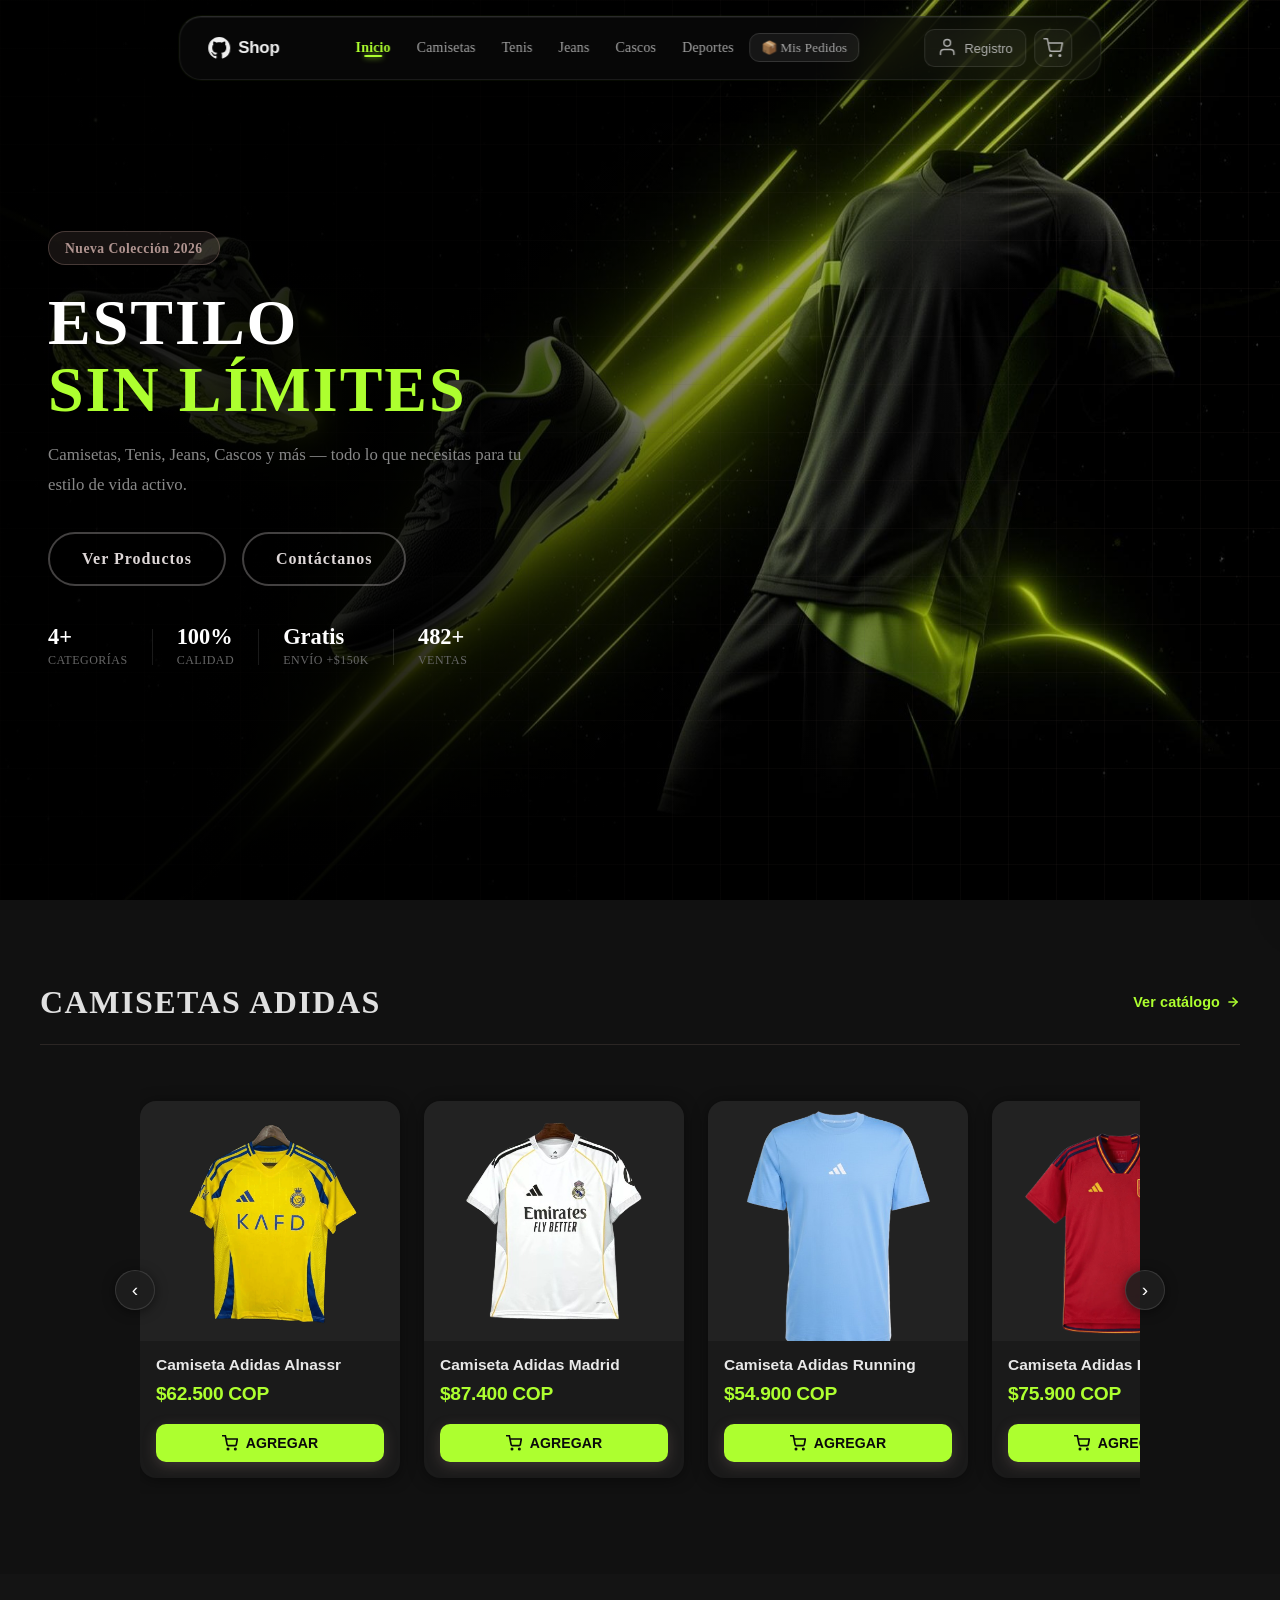
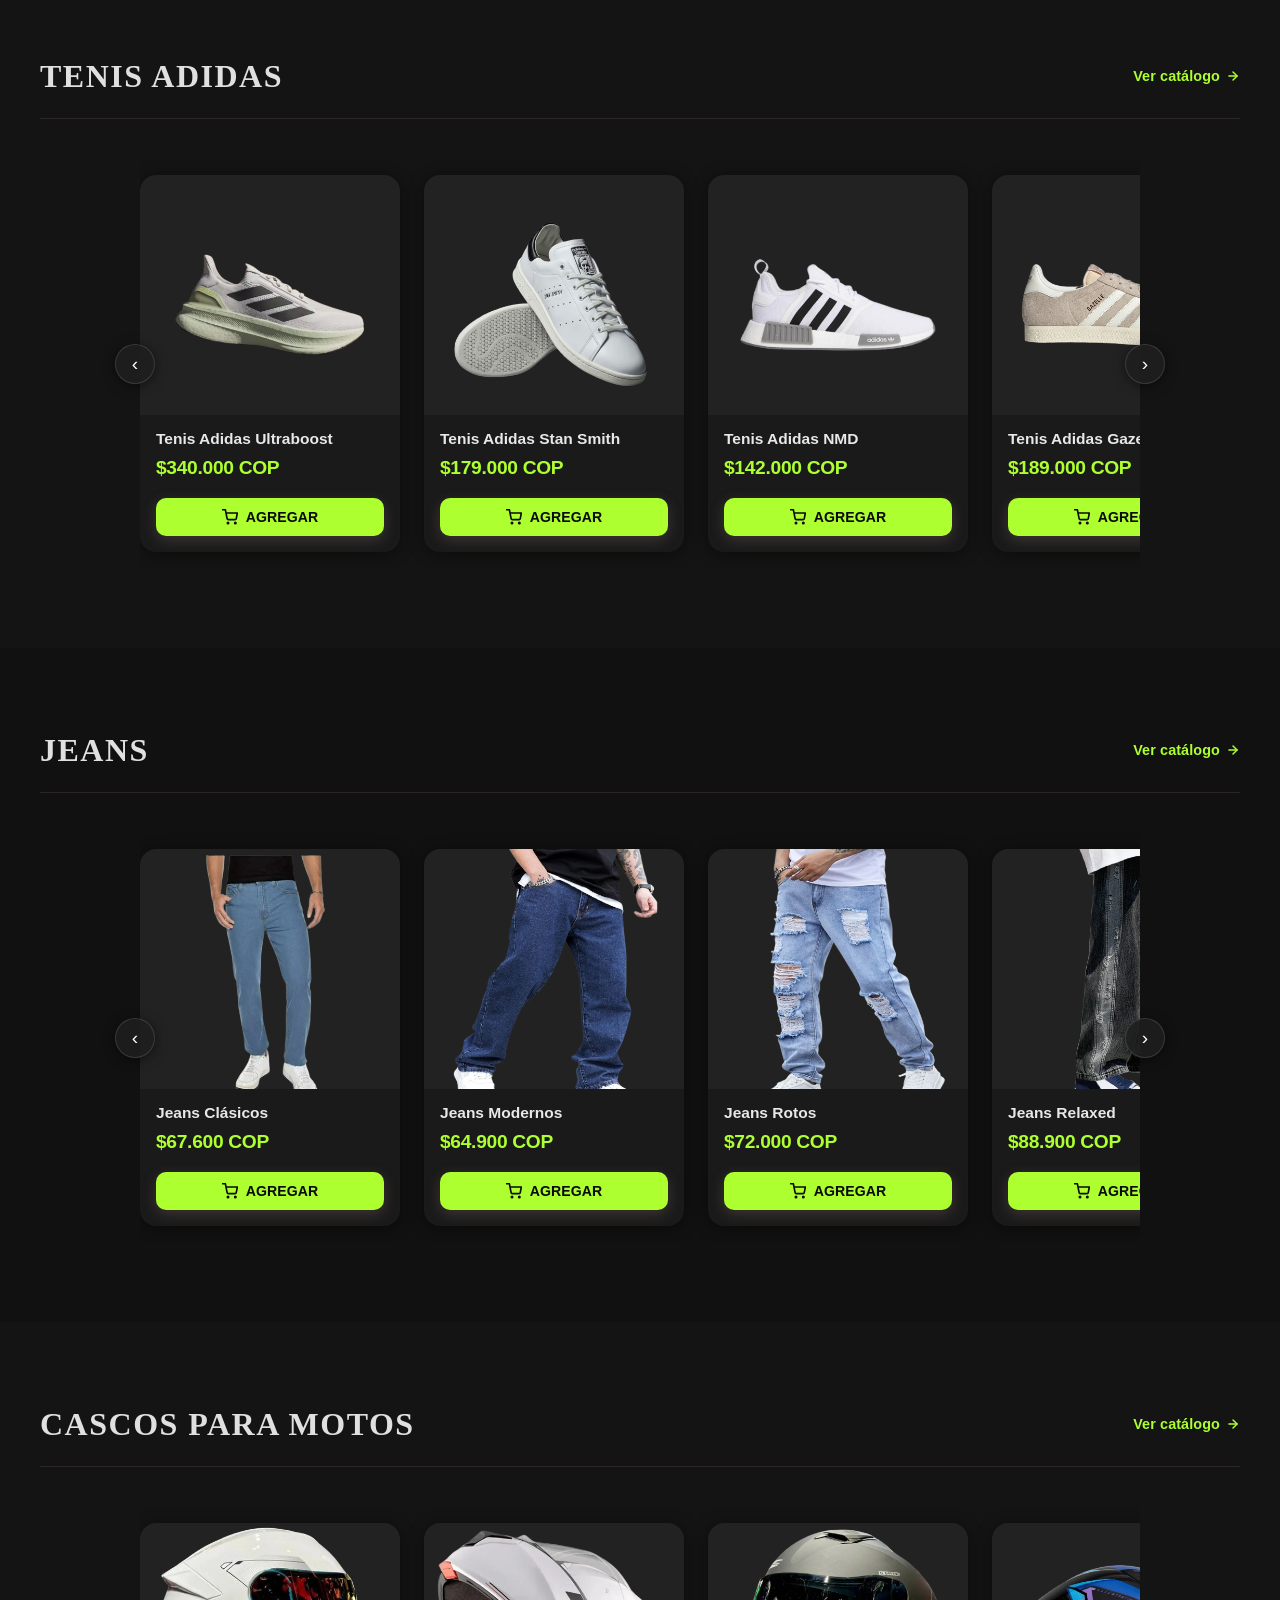
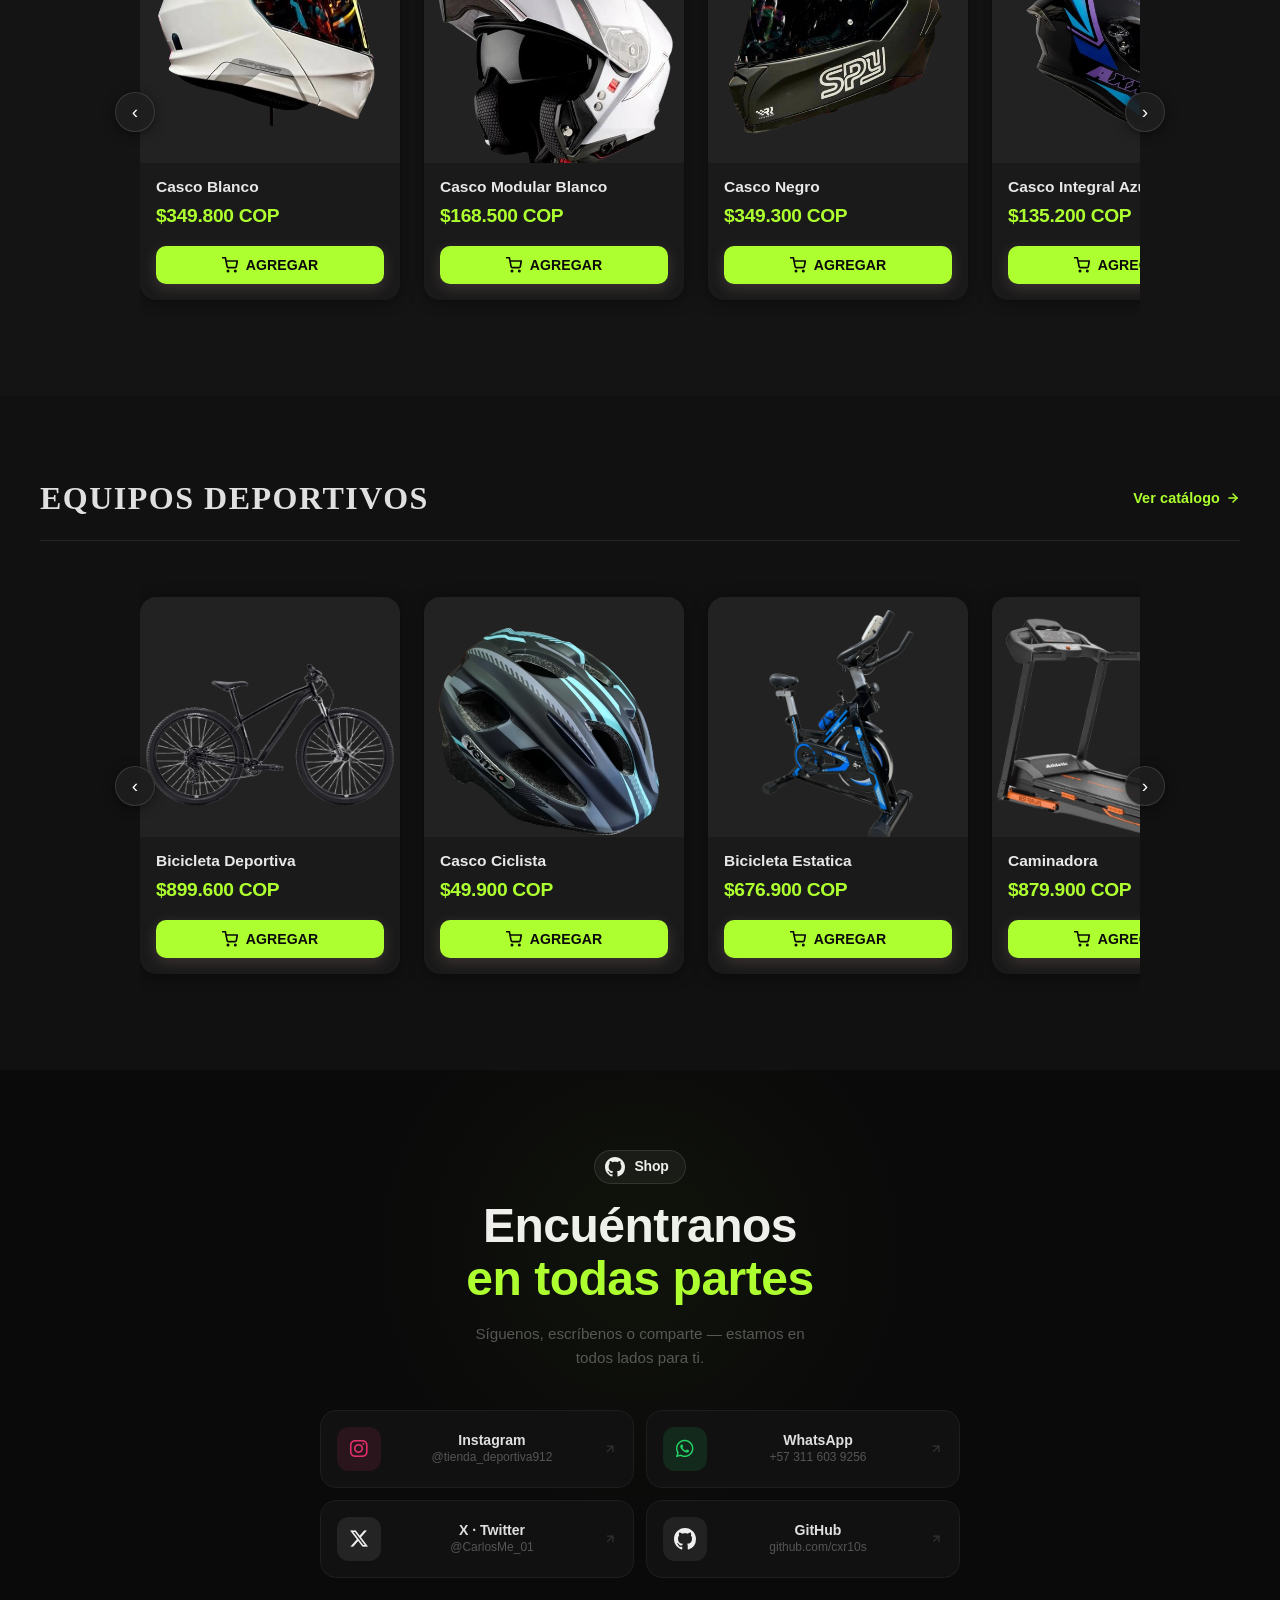
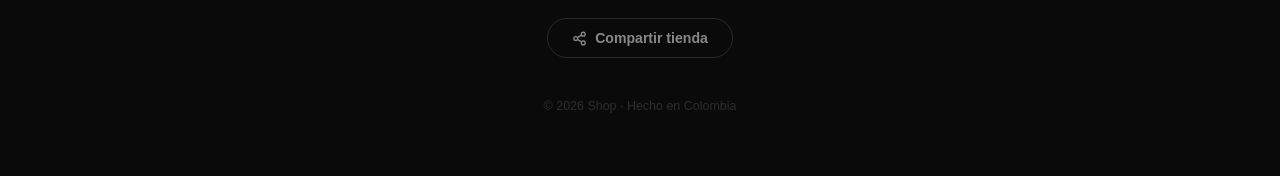
==== commit 17ff58fd: "Update index.html" ====
--- a/index.html
+++ b/index.html
@@ -1,5 +1,5 @@
 <!DOCTYPE html>
-<html lang="es" data-theme="dark">
+<html lang="es">
 <head>
     <meta charset="UTF-8">
     <meta name="viewport" content="width=device-width, initial-scale=1.0">
@@ -145,7 +145,6 @@
             }
         }
     </script>
-    <script src="theme-switch.js"></script>
 </head>
 <body>
     
@@ -196,25 +195,6 @@
                     <span class="nav-cart-count" id="nav-cart-count" data-count="0">0</span>
                 </button>
 
-                <!-- Theme Switch -->
-                <div class="theme-switch-wrap">
-                  <div class="theme-switch">
-                    <input type="checkbox" id="theme-checkbox" onchange="toggleTheme(this.checked)" />
-                    <label for="theme-checkbox" title="Cambiar tema">
-                      <div></div>
-                      <span>
-                        <svg xmlns="http://www.w3.org/2000/svg" viewBox="0 0 24 24" fill="currentColor">
-                          <path fill-rule="evenodd" d="M9.528 1.718a.75.75 0 01.162.819A8.97 8.97 0 009 6a9 9 0 009 9 8.97 8.97 0 003.463-.69.75.75 0 01.981.98 10.503 10.503 0 01-9.694 6.46c-5.799 0-10.5-4.701-10.5-10.5 0-4.368 2.667-8.112 6.46-9.694a.75.75 0 01.818.162z" clip-rule="evenodd"></path>
-                        </svg>
-                      </span>
-                      <span>
-                        <svg xmlns="http://www.w3.org/2000/svg" viewBox="0 0 24 24" fill="currentColor">
-                          <path d="M12 2.25a.75.75 0 01.75.75v2.25a.75.75 0 01-1.5 0V3a.75.75 0 01.75-.75zM7.5 12a4.5 4.5 0 119 0 4.5 4.5 0 01-9 0zM18.894 6.166a.75.75 0 00-1.06-1.06l-1.591 1.59a.75.75 0 101.06 1.061l1.591-1.59zM21.75 12a.75.75 0 01-.75.75h-2.25a.75.75 0 010-1.5H21a.75.75 0 01.75.75zM17.834 18.894a.75.75 0 001.06-1.06l-1.59-1.591a.75.75 0 10-1.061 1.06l1.59 1.591zM12 18a.75.75 0 01.75.75V21a.75.75 0 01-1.5 0v-2.25A.75.75 0 0112 18zM7.758 17.303a.75.75 0 00-1.061-1.06l-1.591 1.59a.75.75 0 001.06 1.061l1.591-1.59zM6 12a.75.75 0 01-.75.75H3a.75.75 0 010-1.5h2.25A.75.75 0 016 12zM6.697 7.757a.75.75 0 001.06-1.06l-1.59-1.591a.75.75 0 00-1.061 1.06l1.59 1.591z"></path>
-                        </svg>
-                      </span>
-                    </label>
-                  </div>
-                </div>
                 <!-- Hamburger (solo móvil) -->
                 <button class="nav-icon-btn nav-hamburger" id="nav-hamburger" onclick="toggleMobileMenu()" title="Menú" aria-label="Abrir menú">
                     <svg xmlns="http://www.w3.org/2000/svg" width="20" height="20" viewBox="0 0 24 24" fill="none" stroke="currentColor" stroke-width="1.8" stroke-linecap="round" stroke-linejoin="round"><line x1="3" y1="6" x2="21" y2="6"/><line x1="3" y1="12" x2="21" y2="12"/><line x1="3" y1="18" x2="21" y2="18"/></svg>
@@ -237,13 +217,14 @@
         </div>
         <p class="mobile-menu-label">SECCIONES</p>
         <nav class="mobile-menu-nav">
-            <a href="#inicio"    class="mobile-menu-item" onclick="scrollToSection('inicio')"><span class="mmi-icon">🏠</span><span>Inicio</span><svg class="mmi-arrow" xmlns="http://www.w3.org/2000/svg" width="14" height="14" viewBox="0 0 24 24" fill="none" stroke="currentColor" stroke-width="2"><polyline points="9 18 15 12 9 6"/></svg></a>
-            <a href="#camisetas" class="mobile-menu-item" onclick="scrollToSection('camisetas')"><span class="mmi-icon">👕</span><span>Camisetas</span><svg class="mmi-arrow" xmlns="http://www.w3.org/2000/svg" width="14" height="14" viewBox="0 0 24 24" fill="none" stroke="currentColor" stroke-width="2"><polyline points="9 18 15 12 9 6"/></svg></a>
-            <a href="#tenis"     class="mobile-menu-item" onclick="scrollToSection('tenis')"><span class="mmi-icon">👟</span><span>Tenis</span><svg class="mmi-arrow" xmlns="http://www.w3.org/2000/svg" width="14" height="14" viewBox="0 0 24 24" fill="none" stroke="currentColor" stroke-width="2"><polyline points="9 18 15 12 9 6"/></svg></a>
-            <a href="#jeans"     class="mobile-menu-item" onclick="scrollToSection('jeans')"><span class="mmi-icon">👖</span><span>Jeans</span><svg class="mmi-arrow" xmlns="http://www.w3.org/2000/svg" width="14" height="14" viewBox="0 0 24 24" fill="none" stroke="currentColor" stroke-width="2"><polyline points="9 18 15 12 9 6"/></svg></a>
-            <a href="#cascos"    class="mobile-menu-item" onclick="scrollToSection('cascos')"><span class="mmi-icon">🪖</span><span>Cascos</span><svg class="mmi-arrow" xmlns="http://www.w3.org/2000/svg" width="14" height="14" viewBox="0 0 24 24" fill="none" stroke="currentColor" stroke-width="2"><polyline points="9 18 15 12 9 6"/></svg></a>
-            <a href="#deportes"  class="mobile-menu-item" onclick="scrollToSection('deportes')"><span class="mmi-icon">⚽</span><span>Deportes</span><svg class="mmi-arrow" xmlns="http://www.w3.org/2000/svg" width="14" height="14" viewBox="0 0 24 24" fill="none" stroke="currentColor" stroke-width="2"><polyline points="9 18 15 12 9 6"/></svg></a>
-            <a href="#regalos"   class="mobile-menu-item" onclick="scrollToSection('regalos')"><span class="mmi-icon">🎁</span><span>Regalos</span><svg class="mmi-arrow" xmlns="http://www.w3.org/2000/svg" width="14" height="14" viewBox="0 0 24 24" fill="none" stroke="currentColor" stroke-width="2"><polyline points="9 18 15 12 9 6"/></svg></a>
+            <a href="#inicio"    class="mobile-menu-item" onclick="scrollToSection('inicio')"><span class="mmi-icon"></span><span>Inicio</span><svg class="mmi-arrow" xmlns="http://www.w3.org/2000/svg" width="14" height="14" viewBox="0 0 24 24" fill="none" stroke="currentColor" stroke-width="2"><polyline points="9 18 15 12 9 6"/></svg></a>
+            <a href="#camisetas" class="mobile-menu-item" onclick="scrollToSection('camisetas')"><span class="mmi-icon"></span><span>Camisetas</span><svg class="mmi-arrow" xmlns="http://www.w3.org/2000/svg" width="14" height="14" viewBox="0 0 24 24" fill="none" stroke="currentColor" stroke-width="2"><polyline points="9 18 15 12 9 6"/></svg></a>
+            <a href="#tenis"     class="mobile-menu-item" onclick="scrollToSection('tenis')"><span class="mmi-icon"></span><span>Tenis</span><svg class="mmi-arrow" xmlns="http://www.w3.org/2000/svg" width="14" height="14" viewBox="0 0 24 24" fill="none" stroke="currentColor" stroke-width="2"><polyline points="9 18 15 12 9 6"/></svg></a>
+            <a href="#jeans"     class="mobile-menu-item" onclick="scrollToSection('jeans')"><span class="mmi-icon"></span><span>Jeans</span><svg class="mmi-arrow" xmlns="http://www.w3.org/2000/svg" width="14" height="14" viewBox="0 0 24 24" fill="none" stroke="currentColor" stroke-width="2"><polyline points="9 18 15 12 9 6"/></svg></a>
+            <a href="#cascos"    class="mobile-menu-item" onclick="scrollToSection('cascos')"><span class="mmi-icon"></span><span>Cascos</span><svg class="mmi-arrow" xmlns="http://www.w3.org/2000/svg" width="14" height="14" viewBox="0 0 24 24" fill="none" stroke="currentColor" stroke-width="2"><polyline points="9 18 15 12 9 6"/></svg></a>
+            <a href="#deportes"  class="mobile-menu-item" onclick="scrollToSection('deportes')"><span class="mmi-icon"></span><span>Deportes</span><svg class="mmi-arrow" xmlns="http://www.w3.org/2000/svg" width="14" height="14" viewBox="0 0 24 24" fill="none" stroke="currentColor" stroke-width("width") + "px";
+    document.getElementById("height").style.height = parseInt(document.getElementById("height").value) * parseInt(document.getElementById("width").value) / parseInt(document.getElementById("width").value) + "px";
+}
         </nav>
         <div class="mobile-menu-divider"></div>
         <a href="https://cxr10s.github.io/tienda/mis-pedidos.html" class="mobile-menu-pedidos">
@@ -257,7 +238,7 @@
         <div class="hero-bg-grid"></div>
         <div class="hero-content">
             <div class="hero-text">
-                <span class="hero-tag">⚡ Nueva Colección 2026</span>
+                <span class="hero-tag">Nueva Colección 2026</span>
                 <h2>ESTILO <br><span class="hero-accent">SIN LÍMITES</span></h2>
                 <p>Camisetas, Tenis, Jeans, Cascos y más — todo lo que necesitas para tu estilo de vida activo.</p>
                 <div class="hero-actions">
@@ -279,7 +260,7 @@
     <!-- Camisetas Adidas Section -->
     <section id="camisetas" class="products-section">
         <div class="section-header">
-            <h2> 👕 Camisetas Adidas</h2>
+            <h2>Camisetas Adidas</h2>
             <div class="section-header-actions"><a class="btn-catalog" href="#" onclick="showCatalog('camisetas'); return false;">Ver catálogo <svg xmlns="http://www.w3.org/2000/svg" width="14" height="14" viewBox="0 0 24 24" fill="none" stroke="currentColor" stroke-width="2.5" stroke-linecap="round" stroke-linejoin="round"><line x1="5" y1="12" x2="19" y2="12"/><polyline points="12 5 19 12 12 19"/></svg></a></div>
         </div>
         <div class="products-carousel">
@@ -317,7 +298,7 @@
     <!-- Tenis Adidas Section -->
     <section id="tenis" class="products-section featured">
         <div class="section-header">
-            <h2> 👟 Tenis Adidas</h2>
+            <h2>Tenis Adidas</h2>
             <div class="section-header-actions"><a class="btn-catalog" href="#" onclick="showCatalog('tenis'); return false;">Ver catálogo <svg xmlns="http://www.w3.org/2000/svg" width="14" height="14" viewBox="0 0 24 24" fill="none" stroke="currentColor" stroke-width="2.5" stroke-linecap="round" stroke-linejoin="round"><line x1="5" y1="12" x2="19" y2="12"/><polyline points="12 5 19 12 12 19"/></svg></a></div>
         </div>
         <div class="products-carousel">
@@ -355,7 +336,7 @@
     <!-- Jeans Section -->
     <section id="jeans" class="products-section">
         <div class="section-header">
-            <h2> 👖 Jeans</h2>
+            <h2>Jeans</h2>
             <div class="section-header-actions"><a class="btn-catalog" href="#" onclick="showCatalog('jeans'); return false;">Ver catálogo <svg xmlns="http://www.w3.org/2000/svg" width="14" height="14" viewBox="0 0 24 24" fill="none" stroke="currentColor" stroke-width="2.5" stroke-linecap="round" stroke-linejoin="round"><line x1="5" y1="12" x2="19" y2="12"/><polyline points="12 5 19 12 12 19"/></svg></a></div>
         </div>
         <div class="products-carousel">
@@ -393,7 +374,7 @@
     <!-- Cascos para Motos Section -->
     <section id="cascos" class="products-section">
         <div class="section-header">
-            <h2> 🪖 Cascos para Motos</h2>
+            <h2>Cascos para Motos</h2>
             <div class="section-header-actions"><a class="btn-catalog" href="#" onclick="showCatalog('cascos'); return false;">Ver catálogo <svg xmlns="http://www.w3.org/2000/svg" width="14" height="14" viewBox="0 0 24 24" fill="none" stroke="currentColor" stroke-width="2.5" stroke-linecap="round" stroke-linejoin="round"><line x1="5" y1="12" x2="19" y2="12"/><polyline points="12 5 19 12 12 19"/></svg></a></div>
         </div>
         <div class="products-carousel">
@@ -431,7 +412,7 @@
     <!-- Deportes Section -->
     <section id="deportes" class="sports-section">
         <div class="section-header">
-            <h2> 🚴🏋️‍♂️ Equipos Deportivos</h2>
+            <h2>Equipos Deportivos</h2>
             <div class="section-header-actions"><a class="btn-catalog" href="#" onclick="showCatalog('deportes'); return false;">Ver catálogo <svg xmlns="http://www.w3.org/2000/svg" width="14" height="14" viewBox="0 0 24 24" fill="none" stroke="currentColor" stroke-width="2.5" stroke-linecap="round" stroke-linejoin="round"><line x1="5" y1="12" x2="19" y2="12"/><polyline points="12 5 19 12 12 19"/></svg></a></div>
         </div>
         <div class="products-carousel">
@@ -472,42 +453,6 @@
             <button class="carousel-btn next" onclick="moveCarousel('deportes', 1)">›</button>
         </div>
     </section>
-
-    <!-- Productos de Regalo Section -->
-    <!--
-    <section id="regalos" class="products-section">
-        <div class="section-header">
-            <h2> 🎁 Productos de Regalo</h2>
-            <p class="contactos-subtitle">El regalo se agrega solo. Si deseas otro, borra el actual. </p>
-        </div>
-        <div class="products-carousel">
-            <button class="carousel-btn prev" onclick="moveCarousel('regalos', -1)">‹</button>
-            <div class="products-container" id="regalos-container">
-                <div class="product-card gift-card" data-product='{"id": "gafas-1", "name": "Gafas Deportivas", "price": , "category": "regalos"}'>
-                    <img loading="lazy" src="gafas.png" alt="Gafas Deportivas">
-                    <h3>Gafas Deportivas</h3>
-                    <span class="gift-label"> 🎁 Regalo</span>
-                </div>
-                <div class="product-card gift-card" data-product='{"id": "gorra-1", "name": "Gorra Mossimo", "price": , "category": "regalos"}'>
-                    <img loading="lazy" src="gorranueva.png" alt="Gorra Mossimo">
-                    <h3>Gorra Mossimo</h3>
-                    <span class="gift-label"> 🎁 Regalo</span>
-                </div>
-                <div class="product-card gift-card" data-product='{"id": "peluche-1", "name": "Peluche Cordero", "price": , "category": "regalos"}'>
-                    <img loading="lazy" src="peluche.png" alt="Peluche Cordero">
-                    <h3>Peluche Cordero</h3>
-                    <span class="gift-label"> 🎁 Regalo</span>
-                </div>
-                <div class="product-card gift-card" data-product='{"id": "bandana-1", "name": "Bufanda Deportiva", "price": , "category": "regalos"}'>
-                    <img loading="lazy" src="bandanaDepor.png" alt="Bufanda Deportiva">
-                    <h3>Bufanda Deportiva</h3>
-                    <span class="gift-label"> 🎁 Regalo</span>
-                </div>
-            </div>
-            <button class="carousel-btn next" onclick="moveCarousel('regalos', 1)">›</button>
-        </div>
-    </section>-->
-
     <!-- Footer / Contactos -->
 <section class="Contactos" id="contactos">
     <div class="contactos-inner">
--- a/styles.css
+++ b/styles.css
@@ -3255,575 +3255,3 @@
     .contactos-title { font-size: 1.6rem; }
     .contactos-card-icon { width: 38px; height: 38px; font-size: 17px; }
 }
-
-/* ==============================================
-   SISTEMA DE TEMAS — DARK / LIGHT MODE
-   ============================================== */
-
-/* ─── Variables del tema oscuro (por defecto) ─── */
-:root {
-  --bg-base:          #111111;
-  --bg-surface:       #1a1a1a;
-  --bg-surface2:      #222222;
-  --bg-surface3:      #2a2a2a;
-  --bg-elevated:      #1e1e1e;
-  --bg-section-alt:   #141414;
-  --bg-section-dark:  #0a0a0a;
-
-  --text-primary:     #f0f0f0;
-  --text-secondary:   #b0b0b0;
-  --text-muted:       #777777;
-  --text-faint:       #444444;
-
-  --border-subtle:    rgba(255,255,255,0.07);
-  --border-light:     rgba(255,255,255,0.1);
-  --border-medium:    rgba(255,255,255,0.15);
-
-  --accent:           #adff2f;
-  --accent-dark:      #7ab800;
-  --accent-text:      #0a0a0a;
-
-  --brand:            #917771;
-  --brand-hover:      #b09490;
-
-  --navbar-bg:        rgba(14,14,14,0.55);
-  --navbar-border:    rgba(255,255,255,0.08);
-  --navbar-mobile-bg: #ffffff;
-  --navbar-mobile-color: #1a1a1a;
-
-  --card-bg:          #1a1a1a;
-  --card-img-bg:      #222222;
-  --card-shadow:      0 2px 16px rgba(0,0,0,0.45);
-  --card-shadow-hover:0 16px 40px rgba(0,0,0,0.6);
-
-  --cart-bg:          #0e0e0e;
-  --cart-item-bg:     #1a1a1a;
-  --cart-item-hover:  #222222;
-
-  --modal-bg:         #1a1a1a;
-  --modal-bg-dark:    #111111;
-  --modal-catalog-bg: #2a2a2a;
-  --modal-img-bg:     #1e1e1e;
-
-  --input-bg:         #1a1a1a;
-  --input-border:     rgba(255,255,255,0.1);
-  --input-text:       #e8e8e8;
-  --input-placeholder:#444444;
-
-  --auth-modal-bg:    #111111;
-  --auth-action-bg:   rgba(255,255,255,0.04);
-
-  --mobile-menu-bg:   #ffffff;
-  --mobile-menu-text: #1a1a1a;
-  --mobile-menu-hover:#f5f5f5;
-  --mobile-menu-div:  #f0f0f0;
-
-  --scrollbar-track:  #0e0e0e;
-  --scrollbar-thumb:  #333333;
-
-  --hero-text-main:   #ffffff;
-  --hero-para:        #888888;
-
-  --share-copy-bg:    #2a2a2a;
-  --share-copy-color: #DED7D7;
-
-  --contactos-bg:     #0a0a0a;
-  --contactos-card-bg:#111111;
-  --contactos-card-border: #1e1e1e;
-  --contactos-card-hover:  #161616;
-  --contactos-title:  #f0f0f0;
-  --contactos-handle: #555555;
-  --contactos-footer: #2e2e2e;
-  --contactos-share-bg: transparent;
-  --contactos-share-border: #2a2a2a;
-  --contactos-share-color: #888888;
-
-  --section-border:   rgba(145,119,113,0.2);
-  --section-h2:       #e0e0e0;
-
-  --switch-track-off: #3a3a3a;
-  --switch-track-on:  #4a4a4a;
-  --switch-thumb-off: #d0d0d0;
-  --switch-thumb-on:  #212121;
-  --switch-moon-color:#adff2f;
-  --switch-sun-color: #ffcc00;
-}
-
-/* ─── Variables del tema claro ─── */
-[data-theme="light"] {
-  --bg-base:          #f5f5f5;
-  --bg-surface:       #ffffff;
-  --bg-surface2:      #f0f0f0;
-  --bg-surface3:      #e8e8e8;
-  --bg-elevated:      #ffffff;
-  --bg-section-alt:   #ececec;
-  --bg-section-dark:  #f0f0f0;
-
-  --text-primary:     #111111;
-  --text-secondary:   #444444;
-  --text-muted:       #777777;
-  --text-faint:       #aaaaaa;
-
-  --border-subtle:    rgba(0,0,0,0.07);
-  --border-light:     rgba(0,0,0,0.1);
-  --border-medium:    rgba(0,0,0,0.18);
-
-  --accent:           #5b9a00;
-  --accent-dark:      #3d6a00;
-  --accent-text:      #ffffff;
-
-  --brand:            #7a5e58;
-  --brand-hover:      #5a3e38;
-
-  --navbar-bg:        rgba(255,255,255,0.82);
-  --navbar-border:    rgba(0,0,0,0.08);
-  --navbar-mobile-bg: #ffffff;
-  --navbar-mobile-color: #1a1a1a;
-
-  --card-bg:          #ffffff;
-  --card-img-bg:      #f5f5f5;
-  --card-shadow:      0 2px 16px rgba(0,0,0,0.08);
-  --card-shadow-hover:0 16px 40px rgba(0,0,0,0.15);
-
-  --cart-bg:          #f8f8f8;
-  --cart-item-bg:     #ffffff;
-  --cart-item-hover:  #f5f5f5;
-
-  --modal-bg:         #ffffff;
-  --modal-bg-dark:    #f8f8f8;
-  --modal-catalog-bg: #f5f5f5;
-  --modal-img-bg:     #eeeeee;
-
-  --input-bg:         #f8f8f8;
-  --input-border:     rgba(0,0,0,0.15);
-  --input-text:       #111111;
-  --input-placeholder:#aaaaaa;
-
-  --auth-modal-bg:    #ffffff;
-  --auth-action-bg:   rgba(0,0,0,0.03);
-
-  --mobile-menu-bg:   #ffffff;
-  --mobile-menu-text: #1a1a1a;
-  --mobile-menu-hover:#f5f5f5;
-  --mobile-menu-div:  #eeeeee;
-
-  --scrollbar-track:  #f0f0f0;
-  --scrollbar-thumb:  #cccccc;
-
-  --hero-text-main:   #111111;
-  --hero-para:        #555555;
-
-  --share-copy-bg:    #f0f0f0;
-  --share-copy-color: #333333;
-
-  --contactos-bg:     #eeeeee;
-  --contactos-card-bg:#ffffff;
-  --contactos-card-border: #e0e0e0;
-  --contactos-card-hover:  #f8f8f8;
-  --contactos-title:  #111111;
-  --contactos-handle: #888888;
-  --contactos-footer: #cccccc;
-  --contactos-share-bg: transparent;
-  --contactos-share-border: #dddddd;
-  --contactos-share-color: #555555;
-
-  --section-border:   rgba(145,119,113,0.18);
-  --section-h2:       #222222;
-
-  --switch-track-off: #d0d0d0;
-  --switch-track-on:  #3a3a3a;
-  --switch-thumb-off: #f0f0f0;
-  --switch-thumb-on:  #212121;
-  --switch-moon-color:#555555;
-  --switch-sun-color: #e87c00;
-}
-
-/* ─── Aplicar variables al body y elementos base ─── */
-body {
-  background-color: var(--bg-base) !important;
-  color: var(--text-primary) !important;
-  transition: background-color 0.35s ease, color 0.35s ease;
-}
-
-.products-section { background: var(--bg-base) !important; }
-.products-section:nth-child(even) { background: var(--bg-section-alt) !important; }
-.products-section.featured { background: var(--bg-section-alt) !important; }
-.sports-section { background: var(--bg-base) !important; }
-
-/* Navbar desktop */
-.navbar {
-  background: var(--navbar-bg) !important;
-  border-color: var(--navbar-border) !important;
-  transition: background 0.35s ease, border-color 0.35s ease;
-}
-.navbar.scrolled {
-  background: var(--navbar-bg) !important;
-}
-[data-theme="light"] .navbar {
-  box-shadow: 0 4px 24px rgba(0,0,0,0.1), 0 1px 0 rgba(0,0,0,0.05) inset !important;
-}
-
-.nav-logo-link { color: var(--text-primary) !important; }
-.nav-logo-icon { color: var(--text-primary) !important; }
-.nav-logo-text { color: var(--text-primary) !important; }
-
-.nav-menu a { color: var(--text-secondary) !important; }
-.nav-menu a:hover { color: var(--text-primary) !important; background: var(--bg-surface2) !important; }
-.nav-menu a[aria-current="page"] { color: var(--accent) !important; }
-
-.nav-icon-btn {
-  background: var(--auth-action-bg) !important;
-  border-color: var(--border-light) !important;
-  color: var(--text-secondary) !important;
-}
-.nav-icon-btn:hover {
-  background: var(--bg-surface2) !important;
-  border-color: var(--border-medium) !important;
-  color: var(--text-primary) !important;
-}
-.nav-icon-label { color: var(--text-secondary) !important; }
-
-/* Navbar mobile */
-@media (max-width: 768px) {
-  .navbar {
-    background: var(--navbar-mobile-bg) !important;
-    border-bottom-color: var(--border-light) !important;
-  }
-  .nav-logo-link { color: var(--navbar-mobile-color) !important; }
-  .nav-logo-icon { color: var(--navbar-mobile-color) !important; }
-  .nav-logo-text { color: var(--navbar-mobile-color) !important; }
-  .nav-icon-btn { color: var(--navbar-mobile-color) !important; }
-  [data-theme="light"] .nav-cart-count {
-    background: #111 !important;
-    color: #fff !important;
-  }
-}
-
-/* Mobile menu panel */
-.mobile-menu {
-  background: var(--mobile-menu-bg) !important;
-  transition: background 0.35s ease;
-}
-.mobile-menu-logo { color: var(--mobile-menu-text) !important; }
-.mobile-menu-close { color: var(--mobile-menu-text) !important; }
-.mobile-menu-close:hover { background: var(--mobile-menu-hover) !important; }
-.mobile-menu-item { color: var(--mobile-menu-text) !important; }
-.mobile-menu-item:hover { background: var(--mobile-menu-hover) !important; }
-.mobile-menu-divider { background: var(--mobile-menu-div) !important; }
-.mobile-menu-pedidos { color: var(--mobile-menu-text) !important; }
-.mobile-menu-pedidos:hover { background: var(--mobile-menu-hover) !important; }
-
-/* Hero */
-.hero-text h2 { color: var(--hero-text-main) !important; }
-.hero-text p { color: var(--hero-para) !important; }
-.stat-num { color: var(--text-primary) !important; }
-.stat-label { color: var(--text-muted) !important; }
-[data-theme="light"] .hero::before {
-  background: linear-gradient(to right, rgba(255,255,255,0.92) 30%, rgba(255,255,255,0.55) 60%, rgba(255,255,255,0.1)) !important;
-}
-[data-theme="light"] .hero-bg-grid {
-  background-image:
-    linear-gradient(rgba(0,0,0,0.06) 1px, transparent 1px),
-    linear-gradient(90deg, rgba(0,0,0,0.06) 1px, transparent 1px) !important;
-}
-
-/* Product cards */
-.product-card {
-  background: var(--card-bg) !important;
-  box-shadow: var(--card-shadow) !important;
-}
-.product-card:hover { box-shadow: var(--card-shadow-hover) !important; }
-.product-card img { background: var(--card-img-bg) !important; }
-.product-card h3 { color: var(--text-primary) !important; }
-.product-card .price { color: var(--accent) !important; }
-
-/* Section headers */
-.section-header { border-bottom-color: var(--section-border) !important; }
-.section-header h2 { color: var(--section-h2) !important; }
-.btn-catalog { color: var(--accent) !important; }
-.btn-catalog:hover { border-bottom-color: var(--accent) !important; }
-
-/* Carousel buttons */
-.carousel-btn {
-  background: var(--bg-surface) !important;
-  border-color: var(--border-light) !important;
-  color: var(--text-primary) !important;
-}
-.carousel-btn:hover {
-  background: var(--bg-surface2) !important;
-  border-color: var(--accent) !important;
-  color: var(--accent) !important;
-}
-
-/* Add to cart button */
-.add-to-cart-btn {
-  background: var(--accent) !important;
-  color: var(--accent-text) !important;
-}
-.add-to-cart-btn:hover { background: color-mix(in srgb, var(--accent) 80%, white) !important; }
-
-/* Cart sidebar */
-.cart-sidebar {
-  background: var(--cart-bg) !important;
-  border-left-color: var(--border-subtle) !important;
-  color: var(--text-primary) !important;
-  transition: background 0.35s ease;
-}
-.cart-header {
-  background: var(--cart-bg) !important;
-  border-bottom-color: var(--border-subtle) !important;
-}
-.cart-header-left { color: var(--text-primary) !important; }
-.cart-header h3 { color: var(--text-primary) !important; }
-.close-cart {
-  background: var(--auth-action-bg) !important;
-  border-color: var(--border-light) !important;
-  color: var(--text-secondary) !important;
-}
-.close-cart:hover { background: var(--bg-surface2) !important; color: var(--text-primary) !important; }
-
-.cart-items {
-  scrollbar-color: var(--scrollbar-thumb) var(--scrollbar-track) !important;
-}
-.cart-items::-webkit-scrollbar-track { background: var(--scrollbar-track) !important; }
-.cart-items::-webkit-scrollbar-thumb { background: var(--scrollbar-thumb) !important; }
-
-.cart-item {
-  background: var(--cart-item-bg) !important;
-  border-color: var(--border-subtle) !important;
-}
-.cart-item:hover { background: var(--cart-item-hover) !important; }
-.cart-item img { background: var(--bg-surface3) !important; }
-.cart-item-info h4 { color: var(--text-primary) !important; }
-
-.quantity-btn {
-  background: var(--bg-surface3) !important;
-  color: var(--text-secondary) !important;
-  border-color: var(--border-light) !important;
-}
-.quantity-btn:hover { background: var(--accent) !important; color: var(--accent-text) !important; border-color: var(--accent) !important; }
-
-.cart-summary {
-  background: var(--cart-bg) !important;
-  border-top-color: var(--border-subtle) !important;
-}
-.cart-total {
-  background: var(--cart-item-bg) !important;
-  border-color: var(--border-subtle) !important;
-}
-.cart-total-row { color: var(--text-muted) !important; }
-.cart-total-row.total { color: var(--text-primary) !important; border-top-color: var(--border-subtle) !important; }
-
-.checkout-btn--locked {
-  background: var(--bg-surface3) !important;
-  color: var(--text-faint) !important;
-}
-
-/* Modals */
-.modal-content {
-  background: var(--modal-bg) !important;
-  border-color: var(--section-border) !important;
-}
-.payment-modal .modal-content { background: var(--modal-bg-dark) !important; }
-.payment-modal .modal-header { background: var(--cart-bg) !important; border-bottom-color: var(--border-subtle) !important; }
-.payment-modal .modal-header h3 { color: var(--text-primary) !important; }
-.payment-summary {
-  background: var(--cart-item-bg) !important;
-  border-color: var(--border-subtle) !important;
-}
-.payment-item { color: var(--text-secondary) !important; border-bottom-color: var(--section-border) !important; }
-.payment-total { color: var(--text-primary) !important; border-top-color: var(--border-subtle) !important; }
-.summary-label, .contact-section-label { color: var(--text-muted) !important; }
-.payment-benefits { border-top-color: var(--border-subtle) !important; }
-.benefit-item { color: var(--text-muted) !important; }
-.modal-header h3 { color: var(--text-primary) !important; }
-.modal-header { border-bottom-color: var(--border-subtle) !important; }
-.modal-body { color: var(--text-primary) !important; }
-
-.close-modal {
-  background: var(--auth-action-bg) !important;
-  border-color: var(--border-light) !important;
-  color: var(--text-muted) !important;
-}
-.close-modal:hover { background: var(--bg-surface2) !important; color: var(--text-primary) !important; }
-
-.pm-input-wrap input, .pm-input-wrap textarea {
-  background: var(--input-bg) !important;
-  border-color: var(--input-border) !important;
-  color: var(--input-text) !important;
-}
-.pm-input-wrap input::placeholder, .pm-input-wrap textarea::placeholder { color: var(--input-placeholder) !important; }
-.pm-field-group label { color: var(--text-muted) !important; }
-.optional-tag { color: var(--text-faint) !important; }
-
-.catalog-modal .modal-content { background: var(--modal-bg) !important; }
-.catalog-item {
-  background: var(--modal-catalog-bg) !important;
-  border-color: var(--section-border) !important;
-}
-.catalog-item img { background: var(--modal-img-bg) !important; }
-.catalog-item h4 { color: var(--text-primary) !important; }
-.catalog-item .price { color: var(--brand) !important; }
-
-/* Auth modal */
-.auth-modal {
-  background: var(--auth-modal-bg) !important;
-  border-color: var(--border-light) !important;
-}
-.auth-logo { color: var(--text-primary) !important; }
-.auth-title { color: var(--text-primary) !important; }
-.auth-subtitle { color: var(--text-muted) !important; }
-.auth-action-link {
-  background: var(--auth-action-bg) !important;
-  border-color: var(--border-light) !important;
-  color: var(--text-secondary) !important;
-}
-.auth-action-link:hover { background: var(--bg-surface2) !important; color: var(--text-primary) !important; }
-.auth-divider { background: var(--border-subtle) !important; }
-.auth-terms { color: var(--text-faint) !important; }
-.auth-terms a { color: var(--text-muted) !important; }
-.auth-terms a:hover { color: var(--accent) !important; }
-
-/* Contactos */
-.Contactos { background: var(--contactos-bg) !important; }
-.contactos-title { color: var(--contactos-title) !important; }
-.contactos-logo-row {
-  background: var(--auth-action-bg) !important;
-  border-color: var(--border-light) !important;
-}
-.contactos-brand, .contactos-gh-icon { color: var(--text-primary) !important; }
-.contactos-card {
-  background: var(--contactos-card-bg) !important;
-  border-color: var(--contactos-card-border) !important;
-}
-.contactos-card:hover { background: var(--contactos-card-hover) !important; }
-.contactos-card-name { color: var(--text-primary) !important; }
-.contactos-card-handle { color: var(--contactos-handle) !important; }
-.contactos-share-btn {
-  background: var(--contactos-share-bg) !important;
-  border-color: var(--contactos-share-border) !important;
-  color: var(--contactos-share-color) !important;
-}
-.contactos-footer-note { color: var(--contactos-footer) !important; }
-.contactos-subtitle { color: var(--text-muted) !important; }
-
-/* Share buttons */
-.share-copy { background: var(--share-copy-bg) !important; color: var(--share-copy-color) !important; }
-
-/* Misc */
-.cart-secure-note { color: var(--text-faint) !important; }
-.secure-payment { color: var(--text-faint) !important; }
-.payment-header-sub { color: var(--text-muted) !important; }
-.gift-badge { color: var(--text-primary) !important; }
-
-/* ─── THEME SWITCH WIDGET ─── */
-.theme-switch-wrap {
-  display: flex;
-  align-items: center;
-  flex-shrink: 0;
-}
-
-.theme-switch {
-  position: relative;
-  display: flex;
-  justify-content: center;
-  direction: rtl;
-}
-
-#theme-checkbox { display: none; }
-
-#theme-checkbox + label {
-  font-size: 1.55rem;
-  height: 1em;
-  width: 2.5em;
-  border-radius: 0.25em;
-  cursor: pointer;
-  display: flex;
-  justify-content: space-between;
-  background-color: var(--switch-track-off);
-  position: relative;
-  transition: background-color 0.4s ease, transform 0.2s;
-  border: 1px solid var(--border-medium);
-  box-shadow: 0 0 0 2px transparent;
-}
-
-#theme-checkbox + label:hover {
-  box-shadow: 0 0 0 2px var(--accent);
-}
-
-#theme-checkbox:checked + label {
-  background-color: var(--switch-track-on);
-}
-
-#theme-checkbox + label:active {
-  transform: scale(0.88);
-  transition: transform 0.15s;
-}
-
-#theme-checkbox + label div {
-  width: 0.8em;
-  height: 0.8em;
-  border-radius: inherit;
-  position: absolute;
-  top: 0.1em;
-  left: 0.1em;
-  z-index: 10;
-  transition: 0.5s cubic-bezier(1, 0.33, 0.11, 1.34);
-  background-color: var(--switch-thumb-off);
-}
-
-#theme-checkbox:checked + label div {
-  left: 1.6em;
-  background-color: var(--switch-thumb-on);
-}
-
-#theme-checkbox + label span {
-  display: flex;
-}
-
-#theme-checkbox + label svg {
-  display: inline-block;
-  height: 1em;
-  width: 1em;
-  padding: 0.15em;
-  box-sizing: border-box;
-}
-
-/* Moon icon (left, shown in dark mode) */
-#theme-checkbox + label span:first-of-type {
-  color: var(--switch-moon-color);
-}
-
-/* Sun icon (right, shown in light mode) */
-#theme-checkbox + label span:last-of-type {
-  color: var(--switch-sun-color);
-}
-
-/* Mobile switch in hamburger area */
-@media (max-width: 768px) {
-  .theme-switch-wrap {
-    margin-right: 2px;
-  }
-  #theme-checkbox + label {
-    font-size: 1.25rem;
-    border-color: rgba(0,0,0,0.15);
-  }
-  [data-theme="light"] #theme-checkbox + label {
-    background-color: #d8d8d8;
-    border-color: rgba(0,0,0,0.2);
-  }
-}
-
-/* Smooth all theme transitions */
-*, *::before, *::after {
-  transition-property: background-color, color, border-color, box-shadow, background;
-  transition-duration: 0.3s;
-  transition-timing-function: ease;
-}
-
-/* But don't slow down transforms / animations */
-button, a, .product-card, .carousel-btn, .nav-icon-btn,
-.add-to-cart-btn, .checkout-btn, .modal, .cart-sidebar {
-  transition-property: background-color, color, border-color, box-shadow,
-    transform, opacity, background;
-}
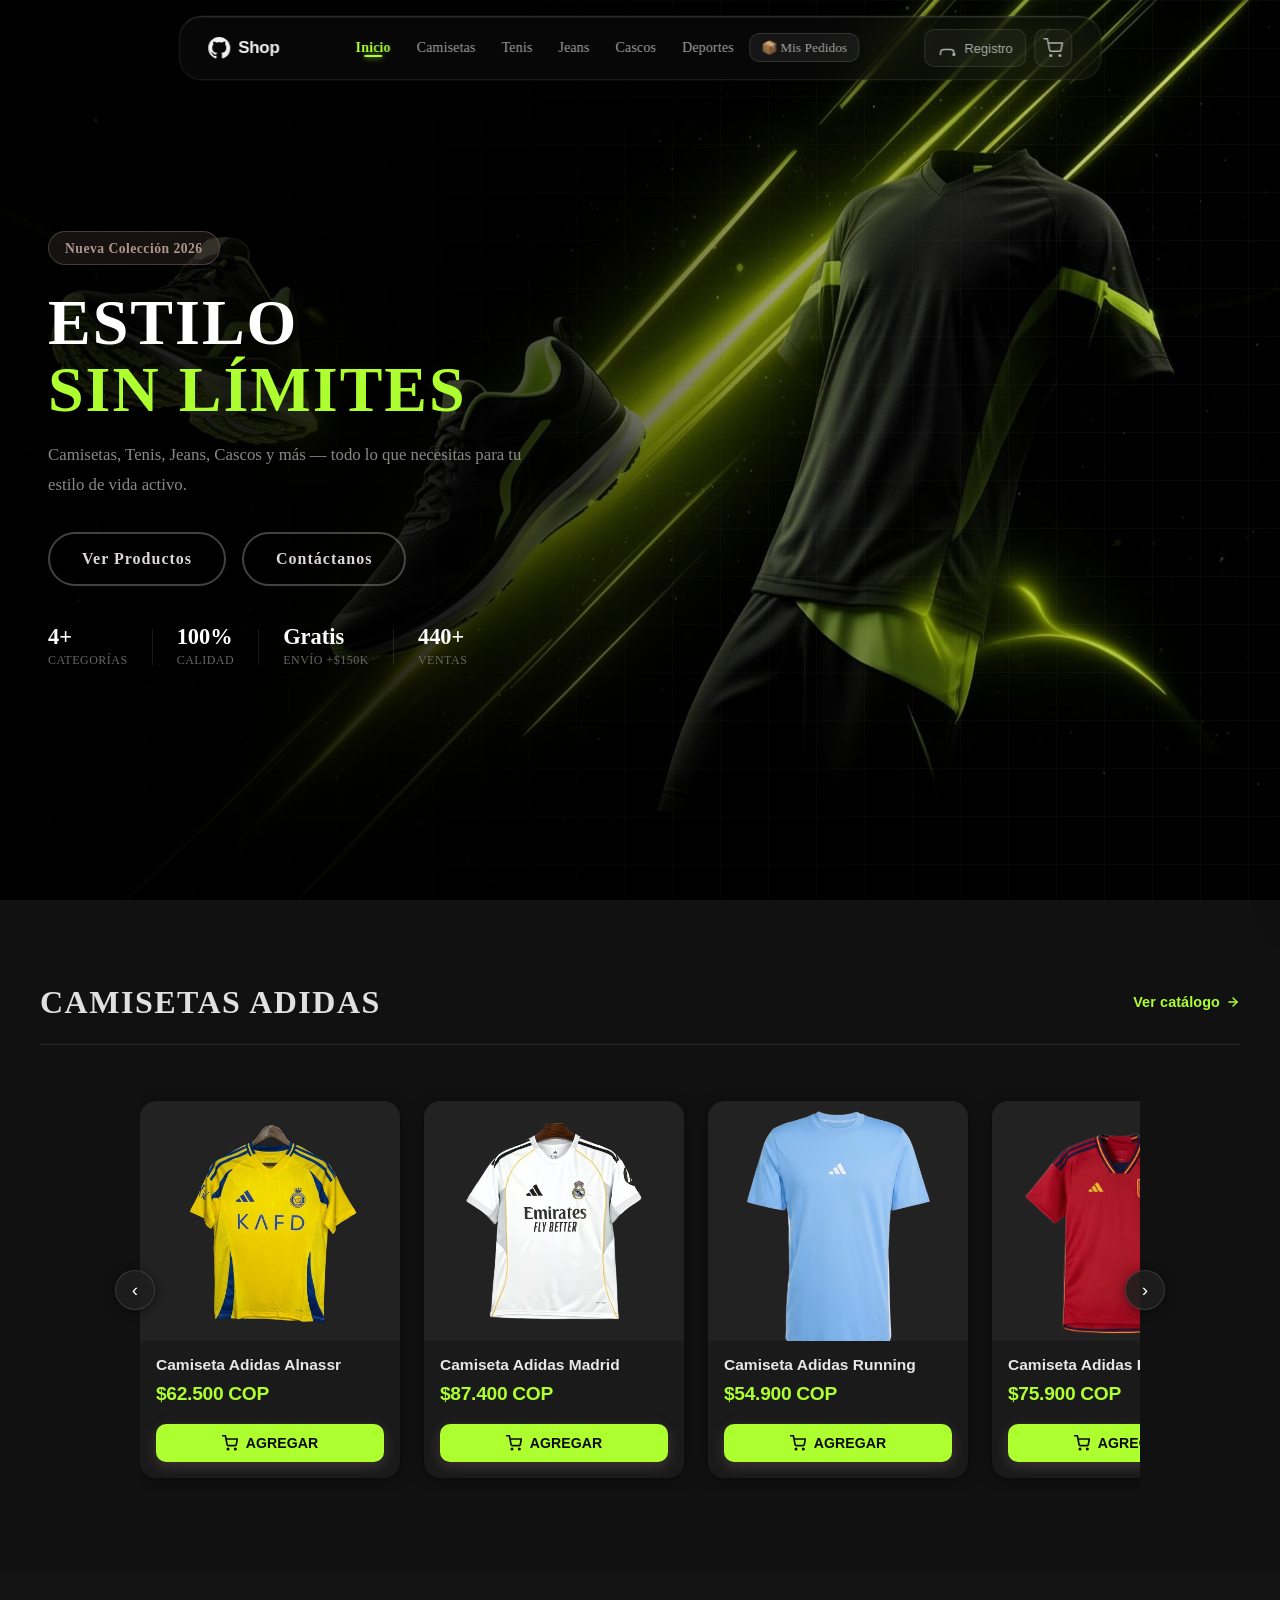
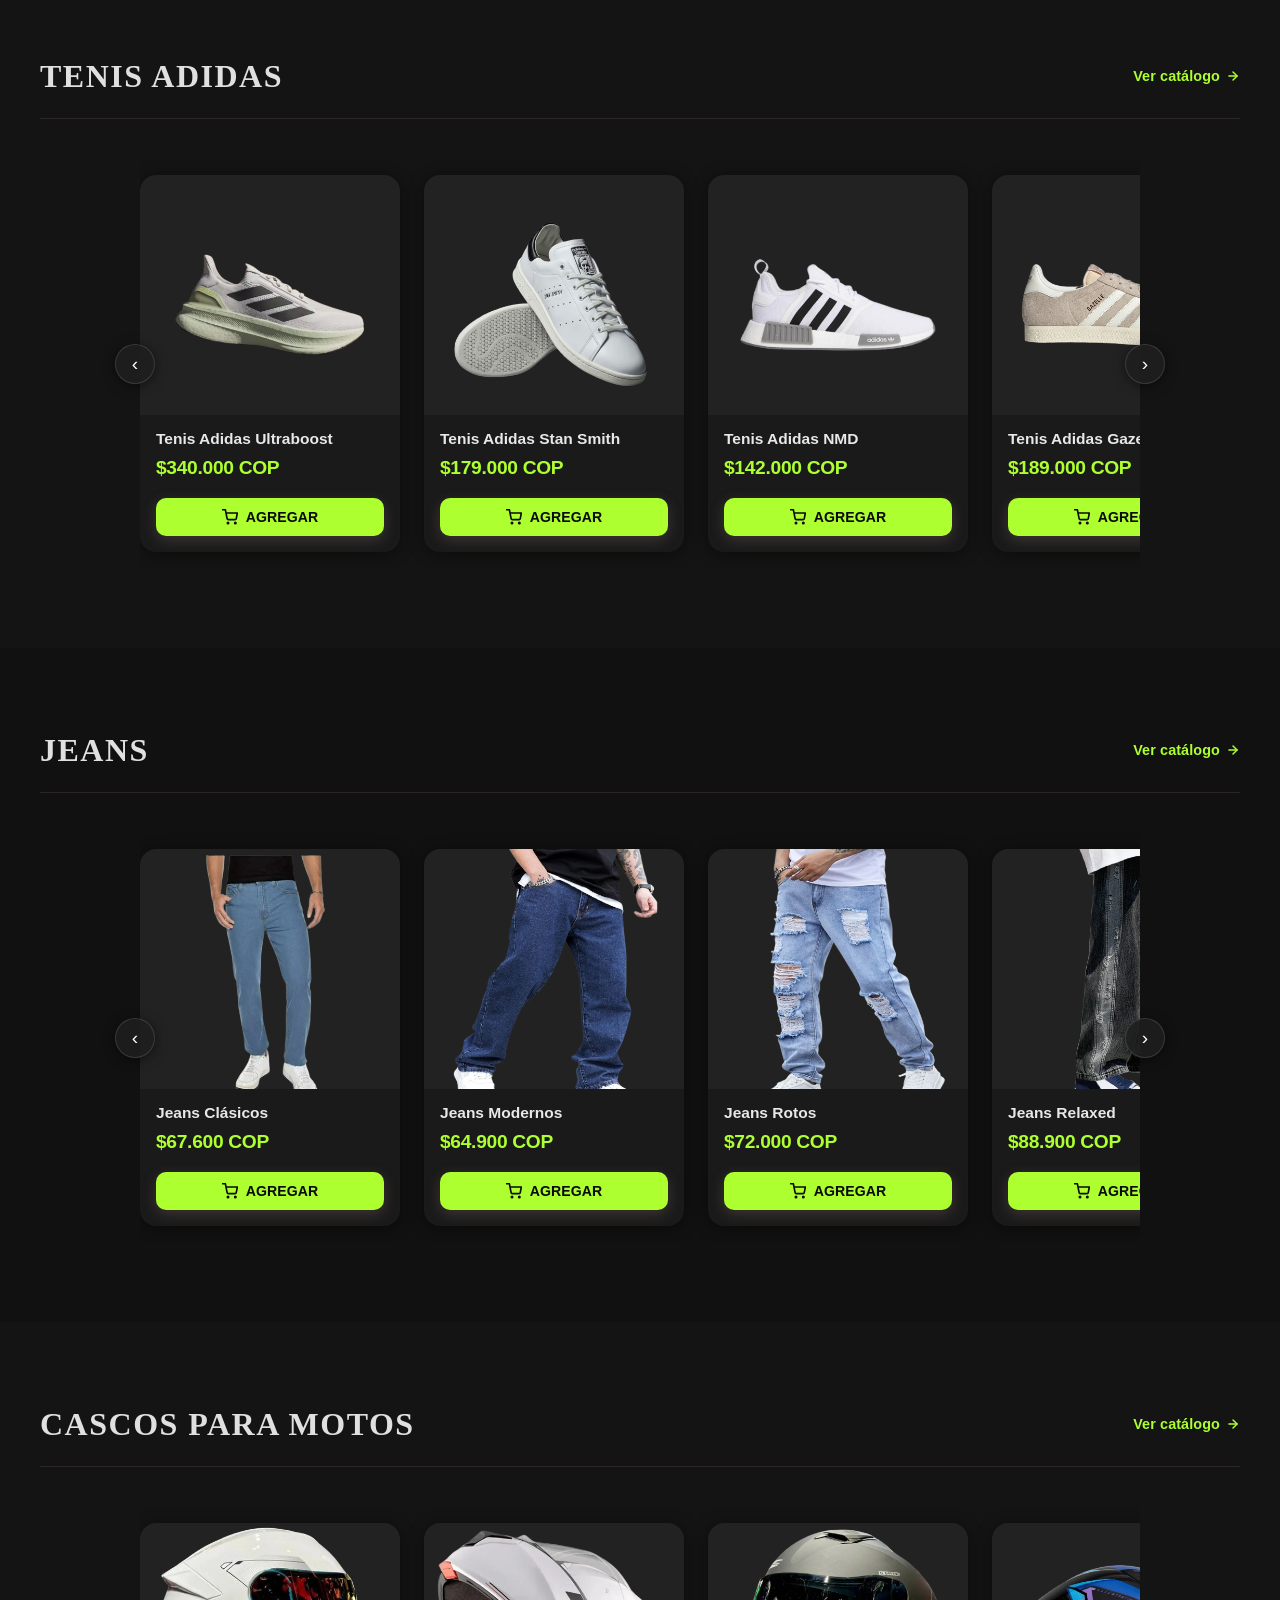
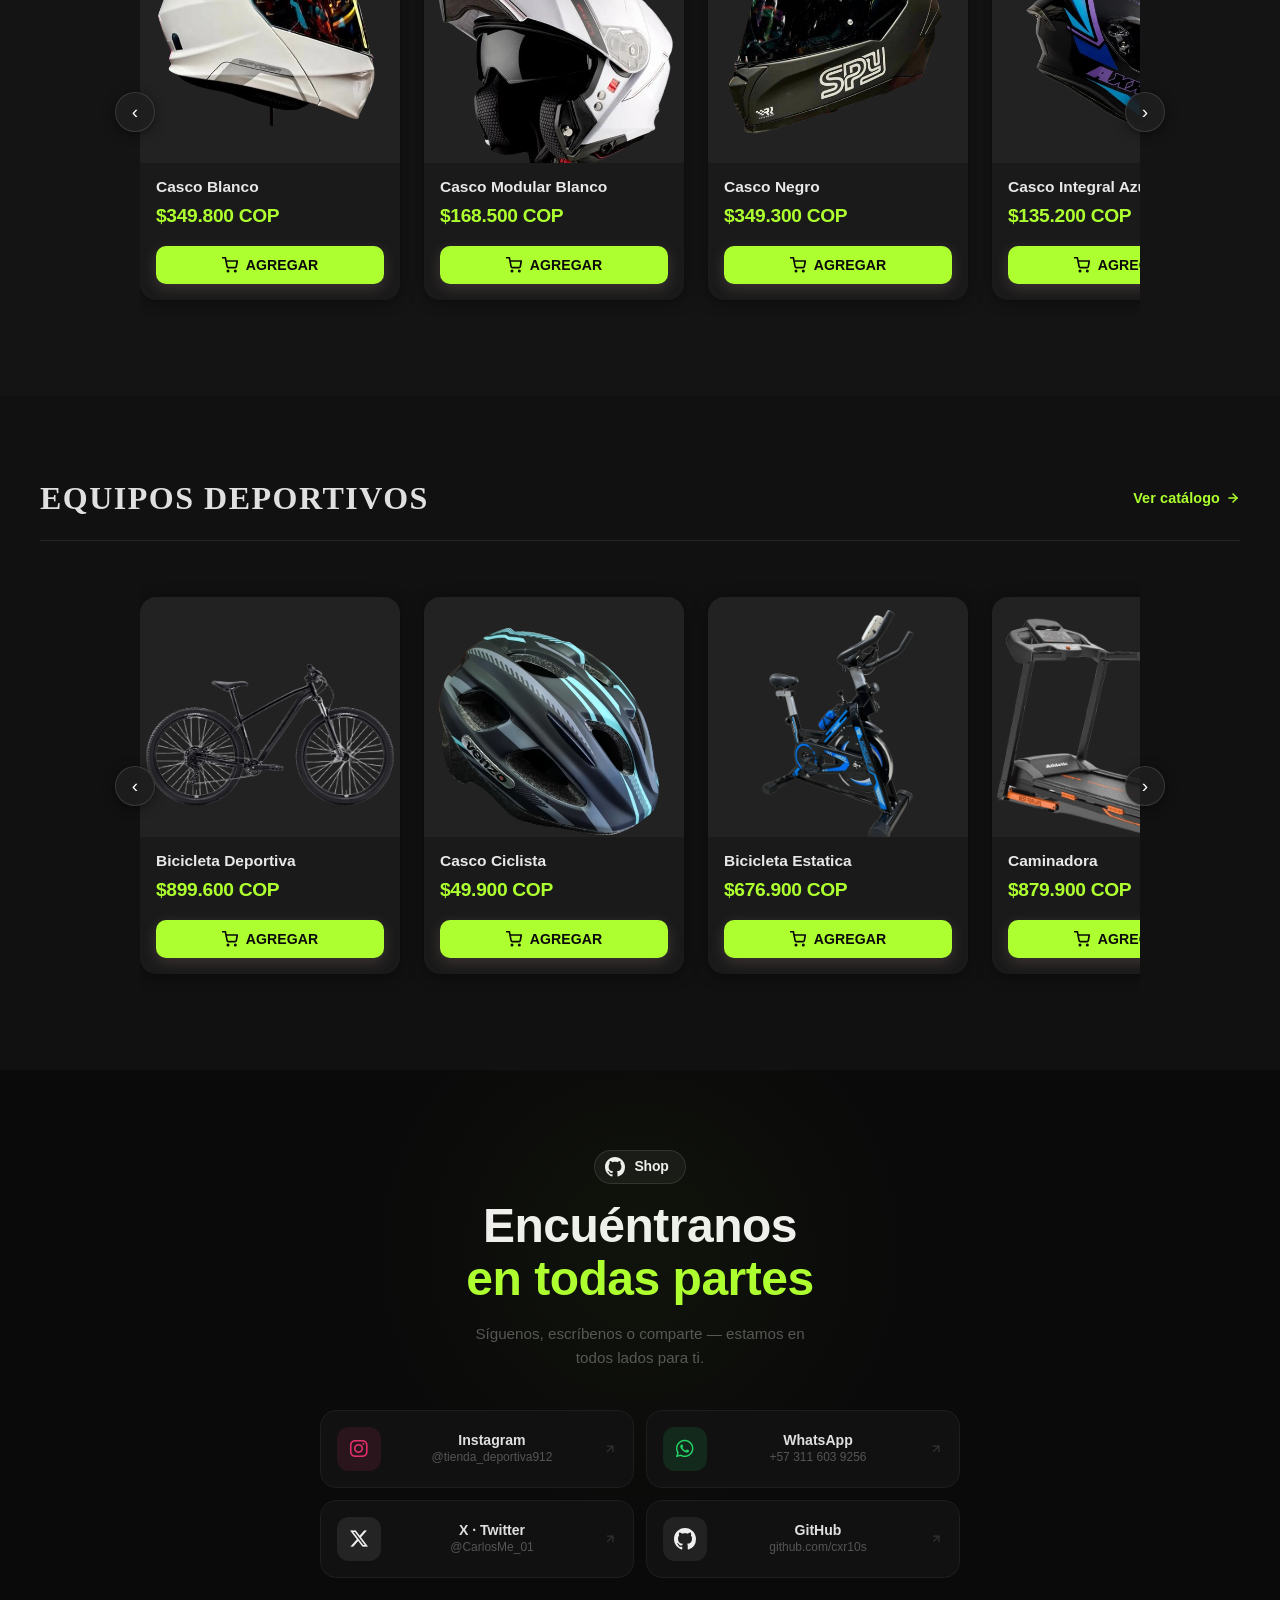
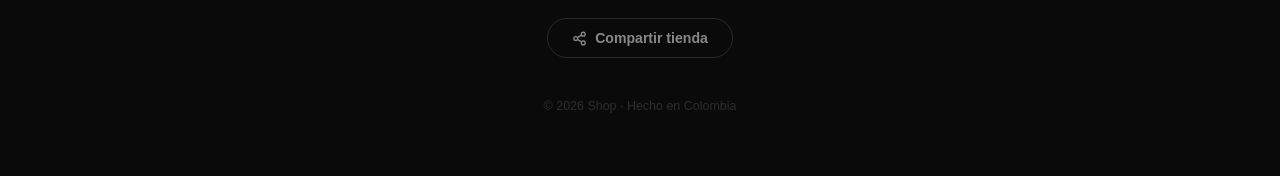
==== commit f7def05e: "Update user icon SVG in navigation button" ====
--- a/index.html
+++ b/index.html
@@ -184,7 +184,7 @@
                 <!-- Usuario -->
                 <button class="nav-icon-btn" id="nav-registro-btn" title="Mi cuenta" aria-label="Mi cuenta" onclick="openAuthModal()">
                     <span class="nav-reg-icon" id="nav-user-icon">
-                        <svg xmlns="http://www.w3.org/2000/svg" width="20" height="20" viewBox="0 0 24 24" fill="none" stroke="currentColor" stroke-width="1.8" stroke-linecap="round" stroke-linejoin="round"><path d="M20 21v-2a4 4 0 0 0-4-4H8a4 4 0 0 0-4 4v2"/><circle cx="12" cy="7" r="4"/></svg>
+                        <svg xmlns="http://www.w3.org/2000/svg" width="20" height="20" viewBox="0 0 24 24" fill="none" stroke="currentColor" stroke-width="1.8" stroke-linecap="round" stroke-linejoin="round"><path d="M20 21v-2a4 4 0 0 0-4-4H8a4 4 0 0 0-4 4v2"/><circle cx="20" cy="21" r="1"/></svg>
                     </span>
                     <span id="nav-registro-label" class="nav-icon-label">Registro</span>
                 </button>
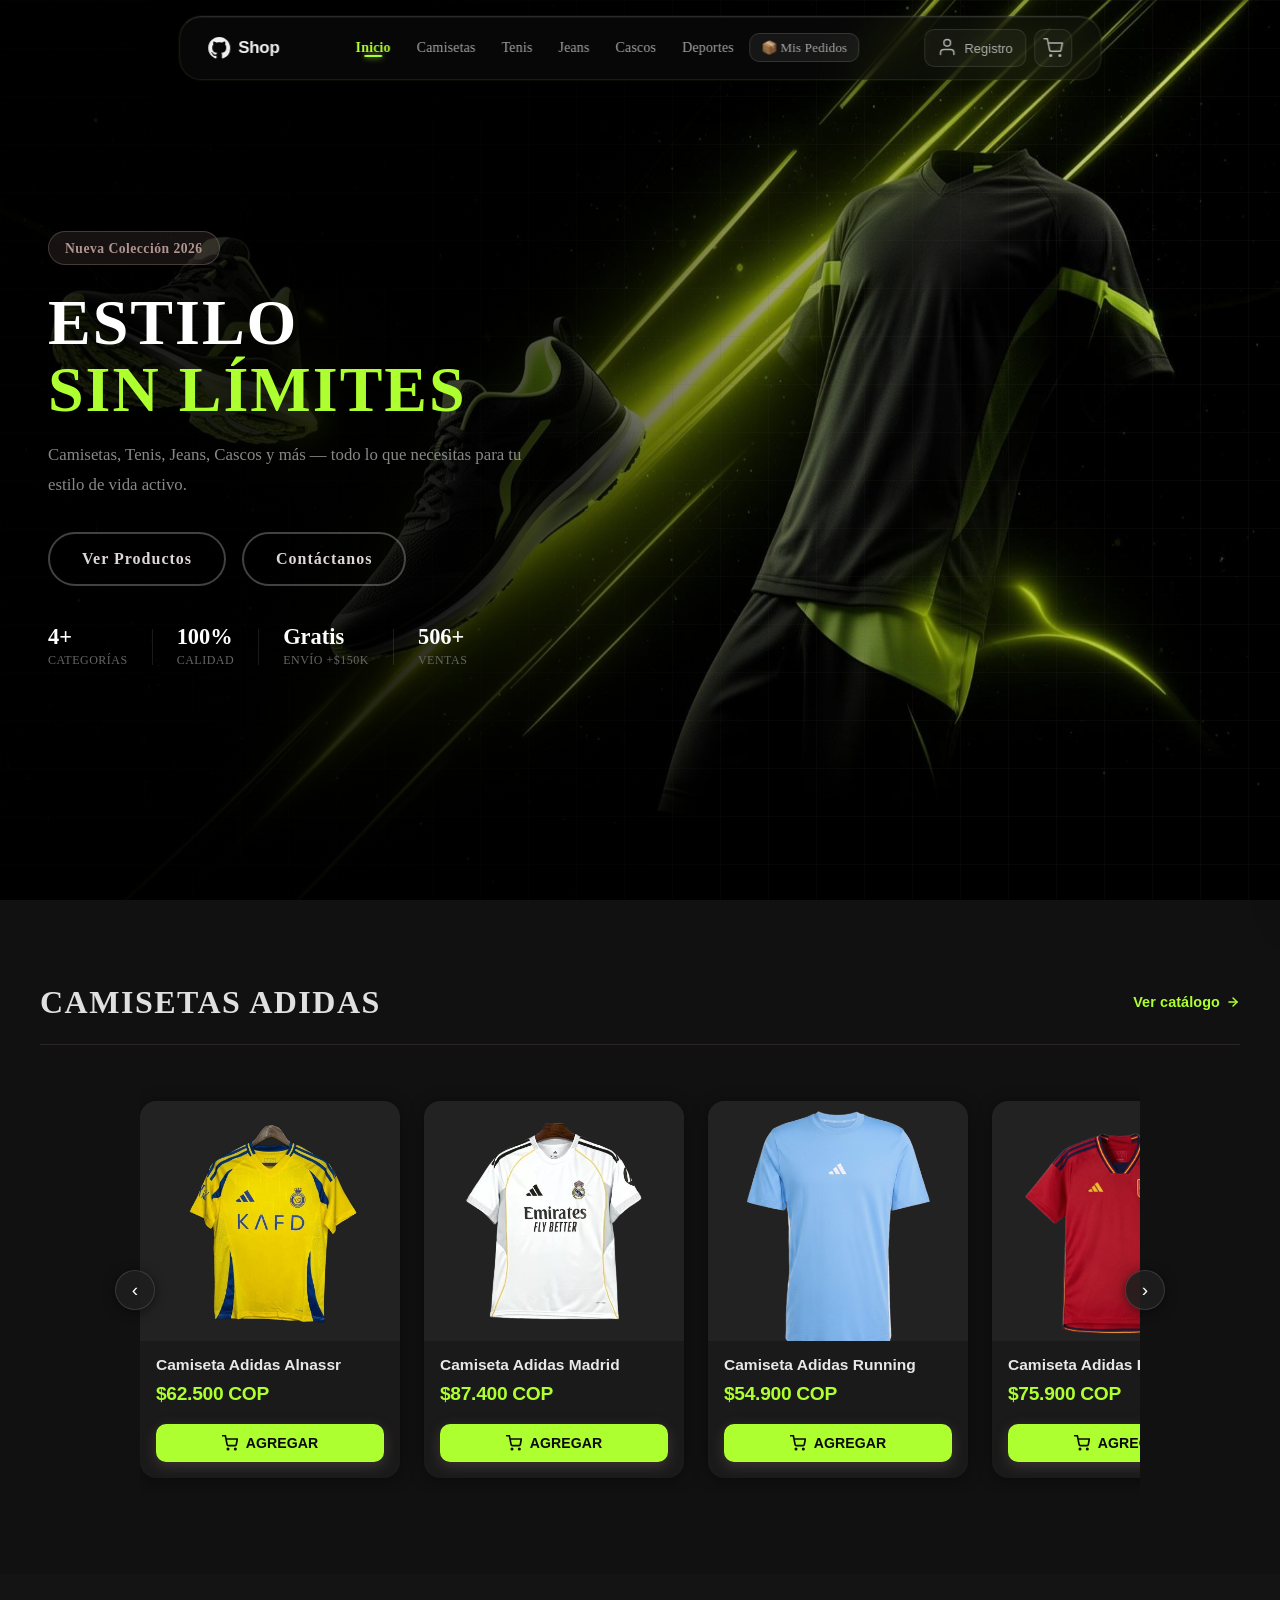
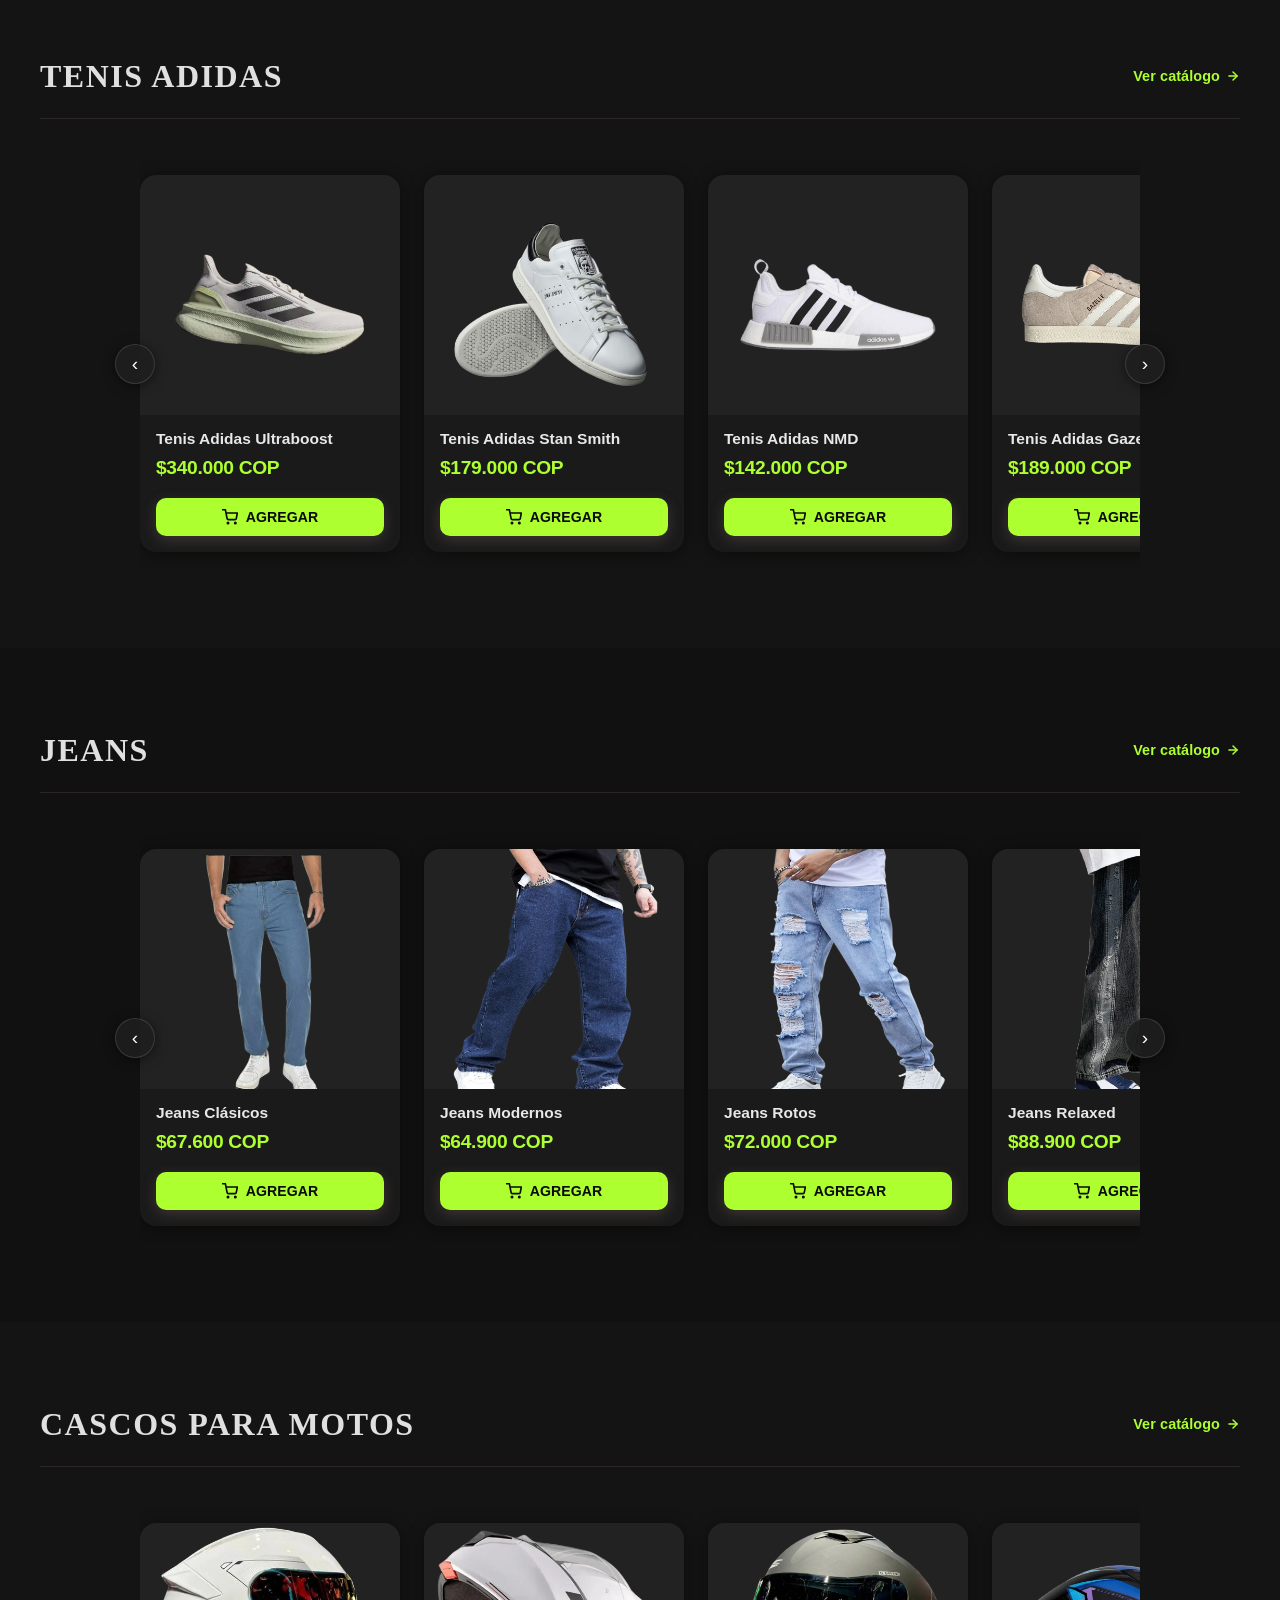
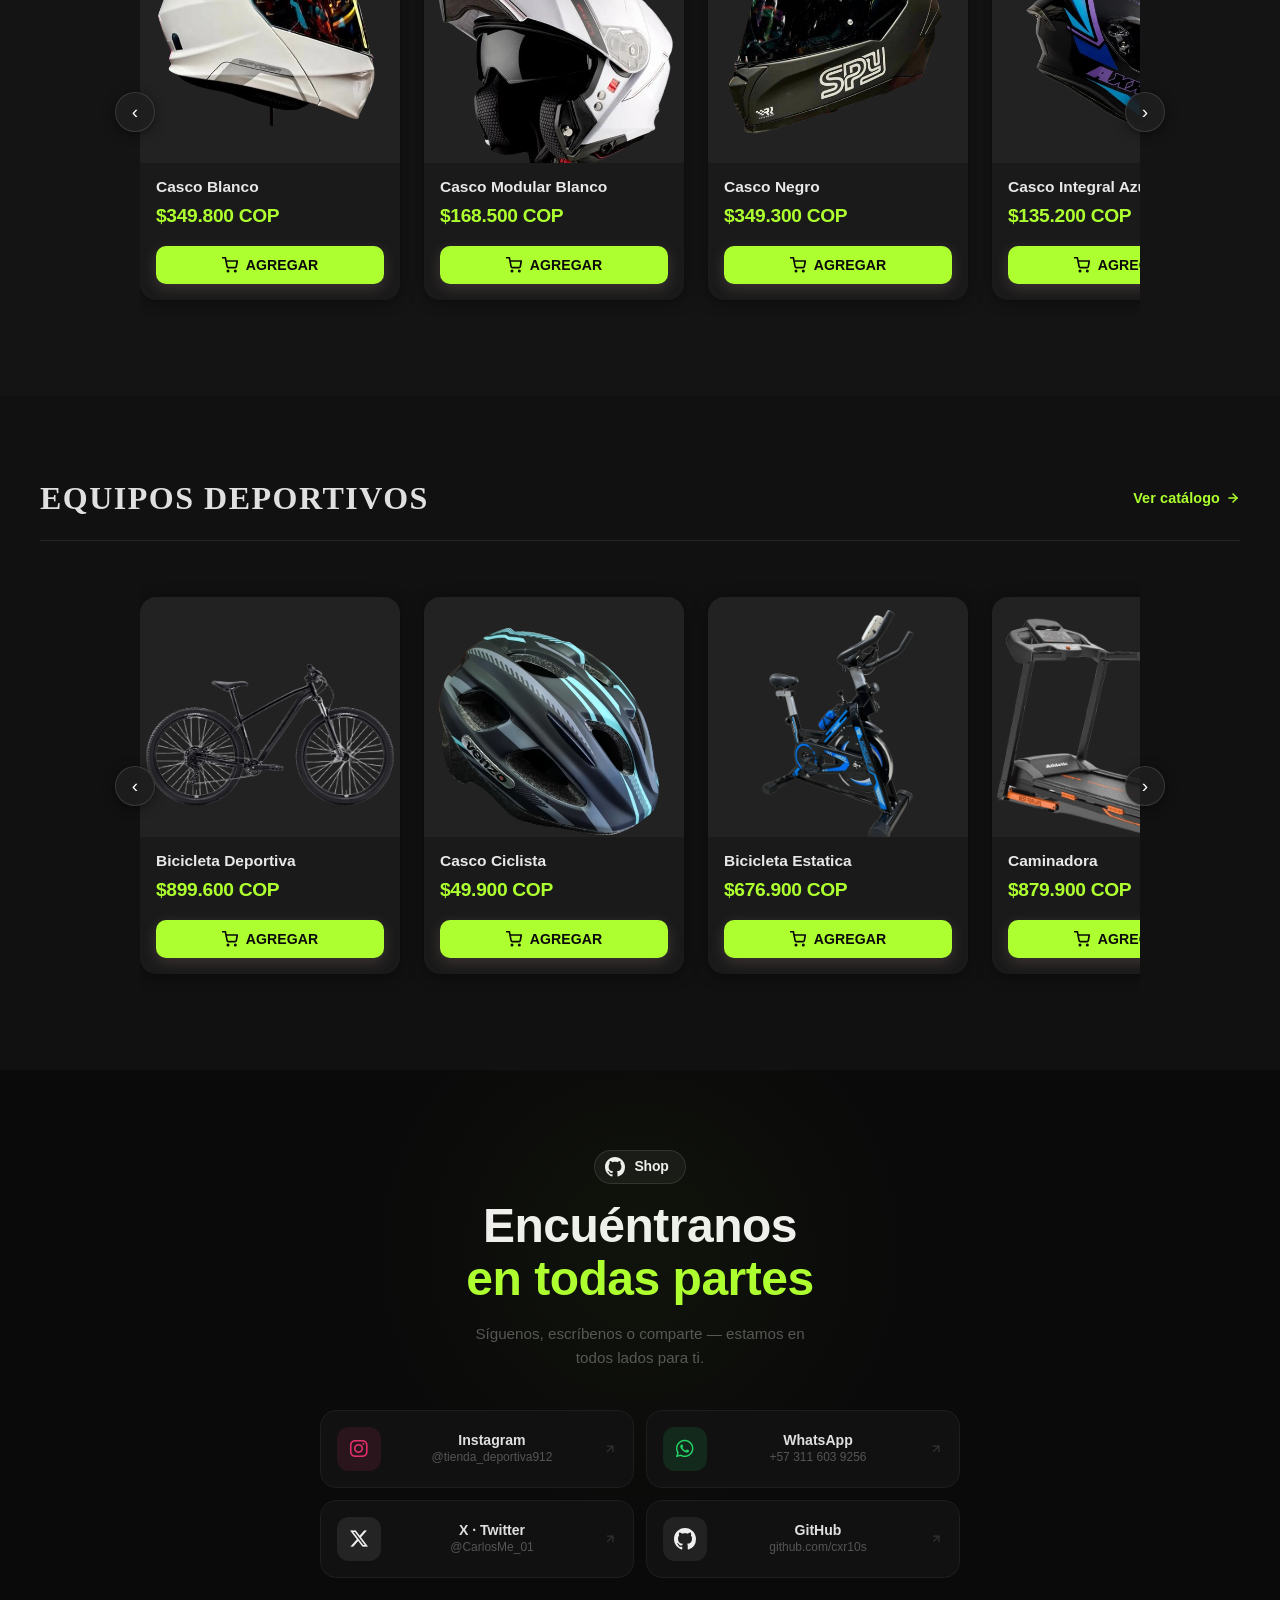
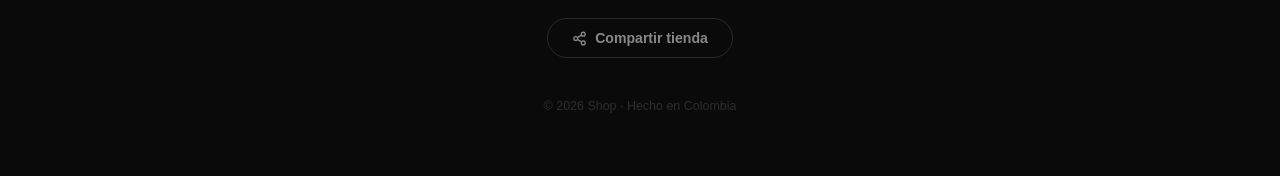
==== commit d3f47a81: "Update index.html" ====
--- a/index.html
+++ b/index.html
@@ -184,7 +184,7 @@
                 <!-- Usuario -->
                 <button class="nav-icon-btn" id="nav-registro-btn" title="Mi cuenta" aria-label="Mi cuenta" onclick="openAuthModal()">
                     <span class="nav-reg-icon" id="nav-user-icon">
-                        <svg xmlns="http://www.w3.org/2000/svg" width="20" height="20" viewBox="0 0 24 24" fill="none" stroke="currentColor" stroke-width="1.8" stroke-linecap="round" stroke-linejoin="round"><path d="M20 21v-2a4 4 0 0 0-4-4H8a4 4 0 0 0-4 4v2"/><circle cx="20" cy="21" r="1"/></svg>
+                        <svg xmlns="http://www.w3.org/2000/svg" width="20" height="20" viewBox="0 0 24 24" fill="none" stroke="currentColor" stroke-width="1.8" stroke-linecap="round" stroke-linejoin="round"><path d="M20 21v-2a4 4 0 0 0-4-4H8a4 4 0 0 0-4 4v2"/><circle cx="12" cy="7" r="4"/></svg>
                     </span>
                     <span id="nav-registro-label" class="nav-icon-label">Registro</span>
                 </button>
@@ -453,6 +453,42 @@
             <button class="carousel-btn next" onclick="moveCarousel('deportes', 1)">›</button>
         </div>
     </section>
+
+    <!-- Productos de Regalo Section -->
+    <!--
+    <section id="regalos" class="products-section">
+        <div class="section-header">
+            <h2> 🎁 Productos de Regalo</h2>
+            <p class="contactos-subtitle">El regalo se agrega solo. Si deseas otro, borra el actual. </p>
+        </div>
+        <div class="products-carousel">
+            <button class="carousel-btn prev" onclick="moveCarousel('regalos', -1)">‹</button>
+            <div class="products-container" id="regalos-container">
+                <div class="product-card gift-card" data-product='{"id": "gafas-1", "name": "Gafas Deportivas", "price": , "category": "regalos"}'>
+                    <img loading="lazy" src="gafas.png" alt="Gafas Deportivas">
+                    <h3>Gafas Deportivas</h3>
+                    <span class="gift-label"> 🎁 Regalo</span>
+                </div>
+                <div class="product-card gift-card" data-product='{"id": "gorra-1", "name": "Gorra Mossimo", "price": , "category": "regalos"}'>
+                    <img loading="lazy" src="gorranueva.png" alt="Gorra Mossimo">
+                    <h3>Gorra Mossimo</h3>
+                    <span class="gift-label"> 🎁 Regalo</span>
+                </div>
+                <div class="product-card gift-card" data-product='{"id": "peluche-1", "name": "Peluche Cordero", "price": , "category": "regalos"}'>
+                    <img loading="lazy" src="peluche.png" alt="Peluche Cordero">
+                    <h3>Peluche Cordero</h3>
+                    <span class="gift-label"> 🎁 Regalo</span>
+                </div>
+                <div class="product-card gift-card" data-product='{"id": "bandana-1", "name": "Bufanda Deportiva", "price": , "category": "regalos"}'>
+                    <img loading="lazy" src="bandanaDepor.png" alt="Bufanda Deportiva">
+                    <h3>Bufanda Deportiva</h3>
+                    <span class="gift-label"> 🎁 Regalo</span>
+                </div>
+            </div>
+            <button class="carousel-btn next" onclick="moveCarousel('regalos', 1)">›</button>
+        </div>
+    </section>-->
+
     <!-- Footer / Contactos -->
 <section class="Contactos" id="contactos">
     <div class="contactos-inner">
@@ -608,7 +644,7 @@
                     <span>Descuento</span><span id="discount-amount" style="color:#adff2f;">-$0 COP</span>
                 </div>
                 <div class="cart-total-row" id="shipping-info">
-                    <span>Envío</span><span id="shipping-amount">$0 COP</span>
+                    <span>Envío</span><span id="shipping-amount">-</span>
                 </div>
                 <div class="cart-total-row gift-info" id="gift-info" style="display:none;"></div>
                 <div class="cart-total-row total">
@@ -621,7 +657,7 @@
             </button>
             <p class="cart-secure-note">
                 <svg xmlns="http://www.w3.org/2000/svg" width="12" height="12" viewBox="0 0 24 24" fill="none" stroke="currentColor" stroke-width="2"><rect x="3" y="11" width="18" height="11" rx="2" ry="2"/><path d="M7 11V7a5 5 0 0 1 10 0v4"/></svg>
-                Pago seguro vía Wompi
+                Pago seguro vía Nequi
             </p>
         </div>
     </div>
@@ -883,7 +919,7 @@
 
     // ── Active nav link tracking ────────────────────────────────────
     (function() {
-        const sections = ['inicio','camisetas','tenis','jeans','cascos','deportes','regalos'];
+        const sections = ['inicio','camisetas','tenis','jeans','cascos','deportes'];
         const links = {};
         sections.forEach(id => {
             const el = document.querySelector(`a[data-section="${id}"]`);
--- a/styles.css
+++ b/styles.css
@@ -913,8 +913,8 @@
         display: flex !important;
         align-items: center !important;
         justify-content: center !important;
-        width: 40px !important;
-        height: 40px !important;
+        width: 50px !important;
+        height: 50px !important;
         background: none !important;
         border: none !important;
         color: #1a1a1a !important;
